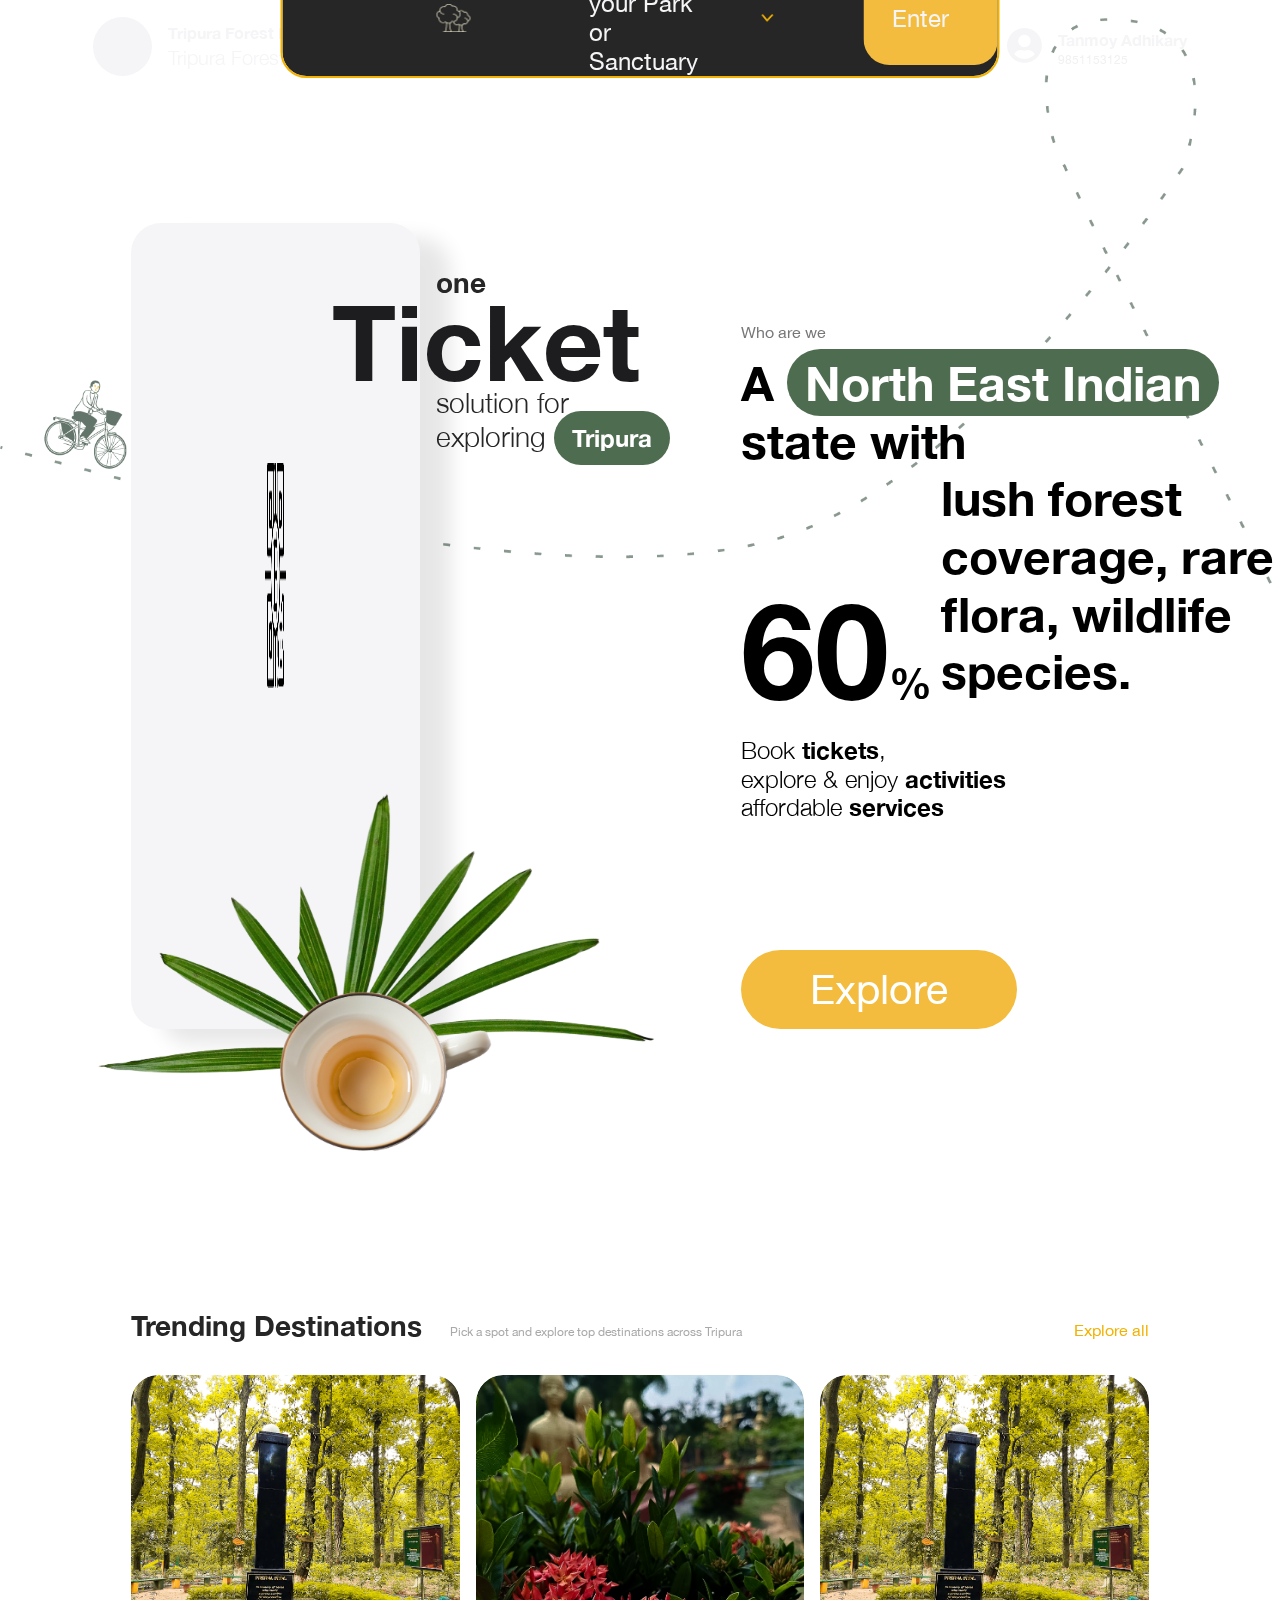
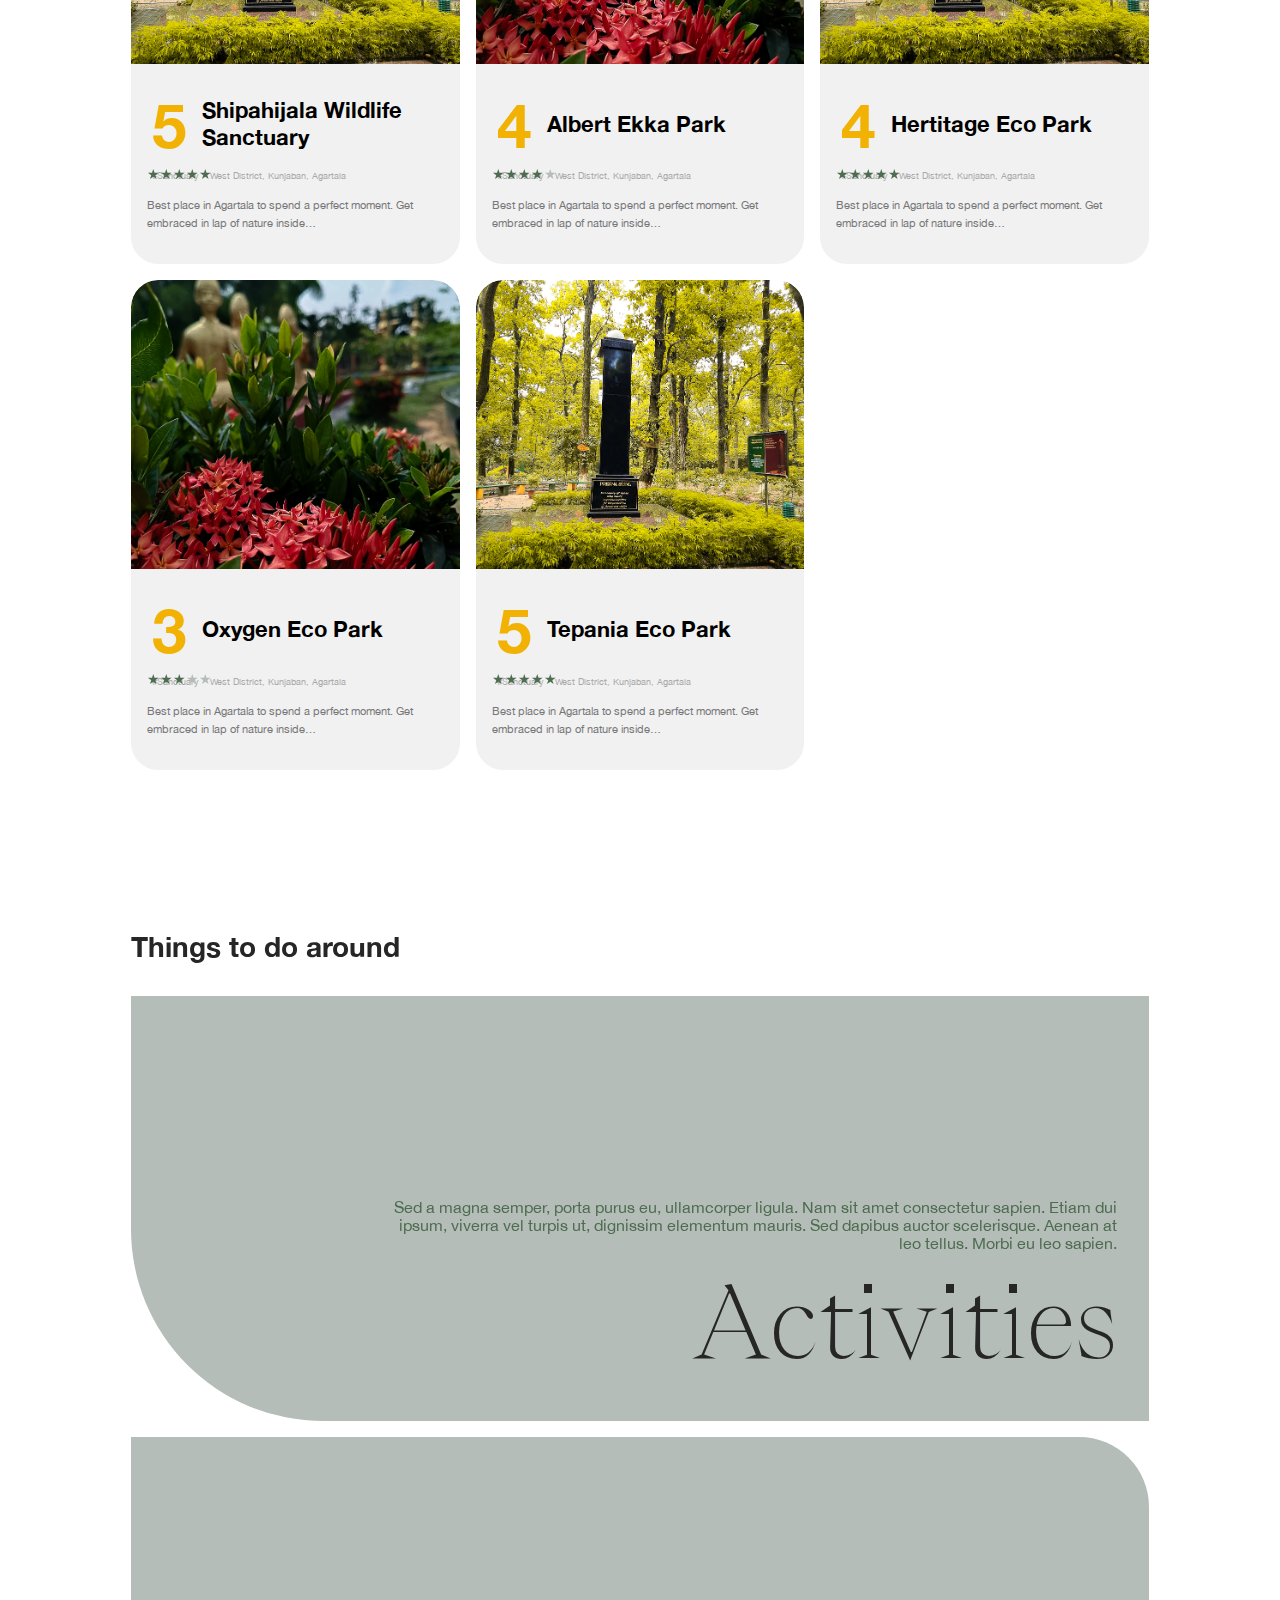
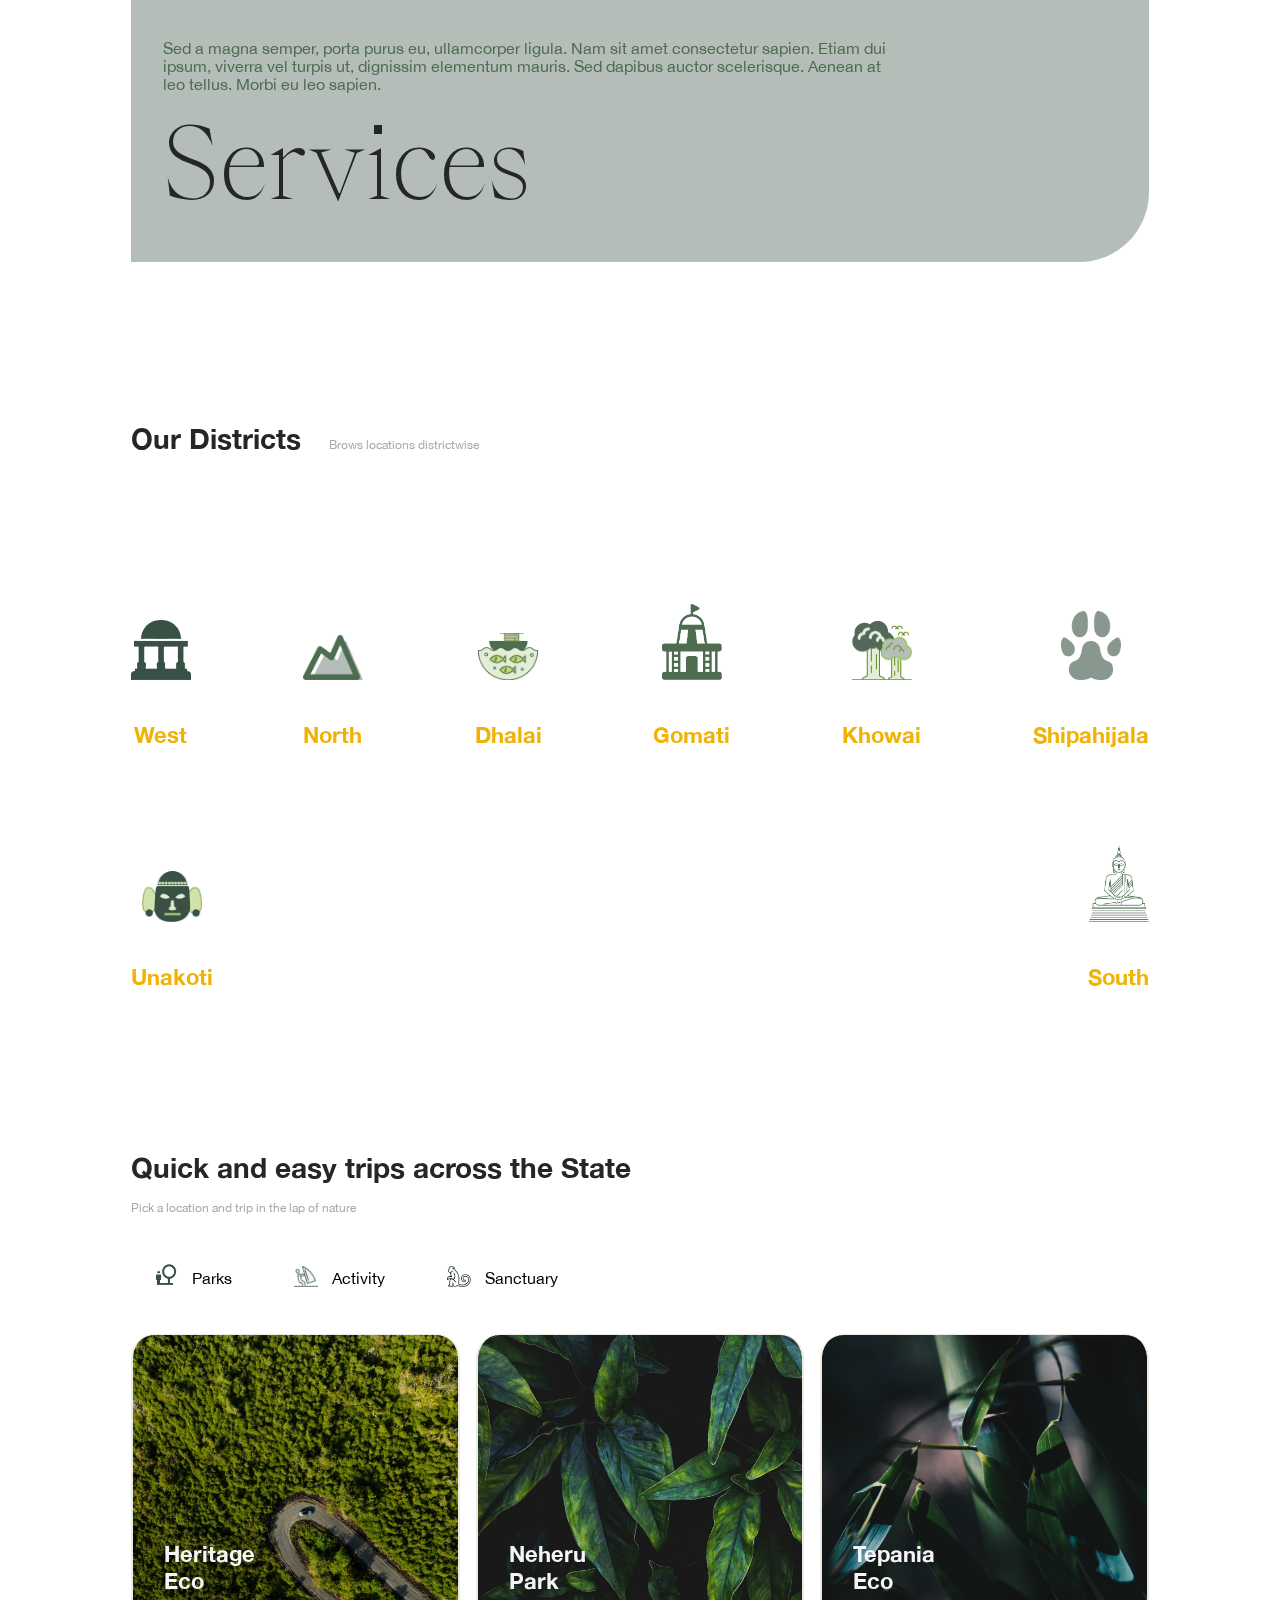
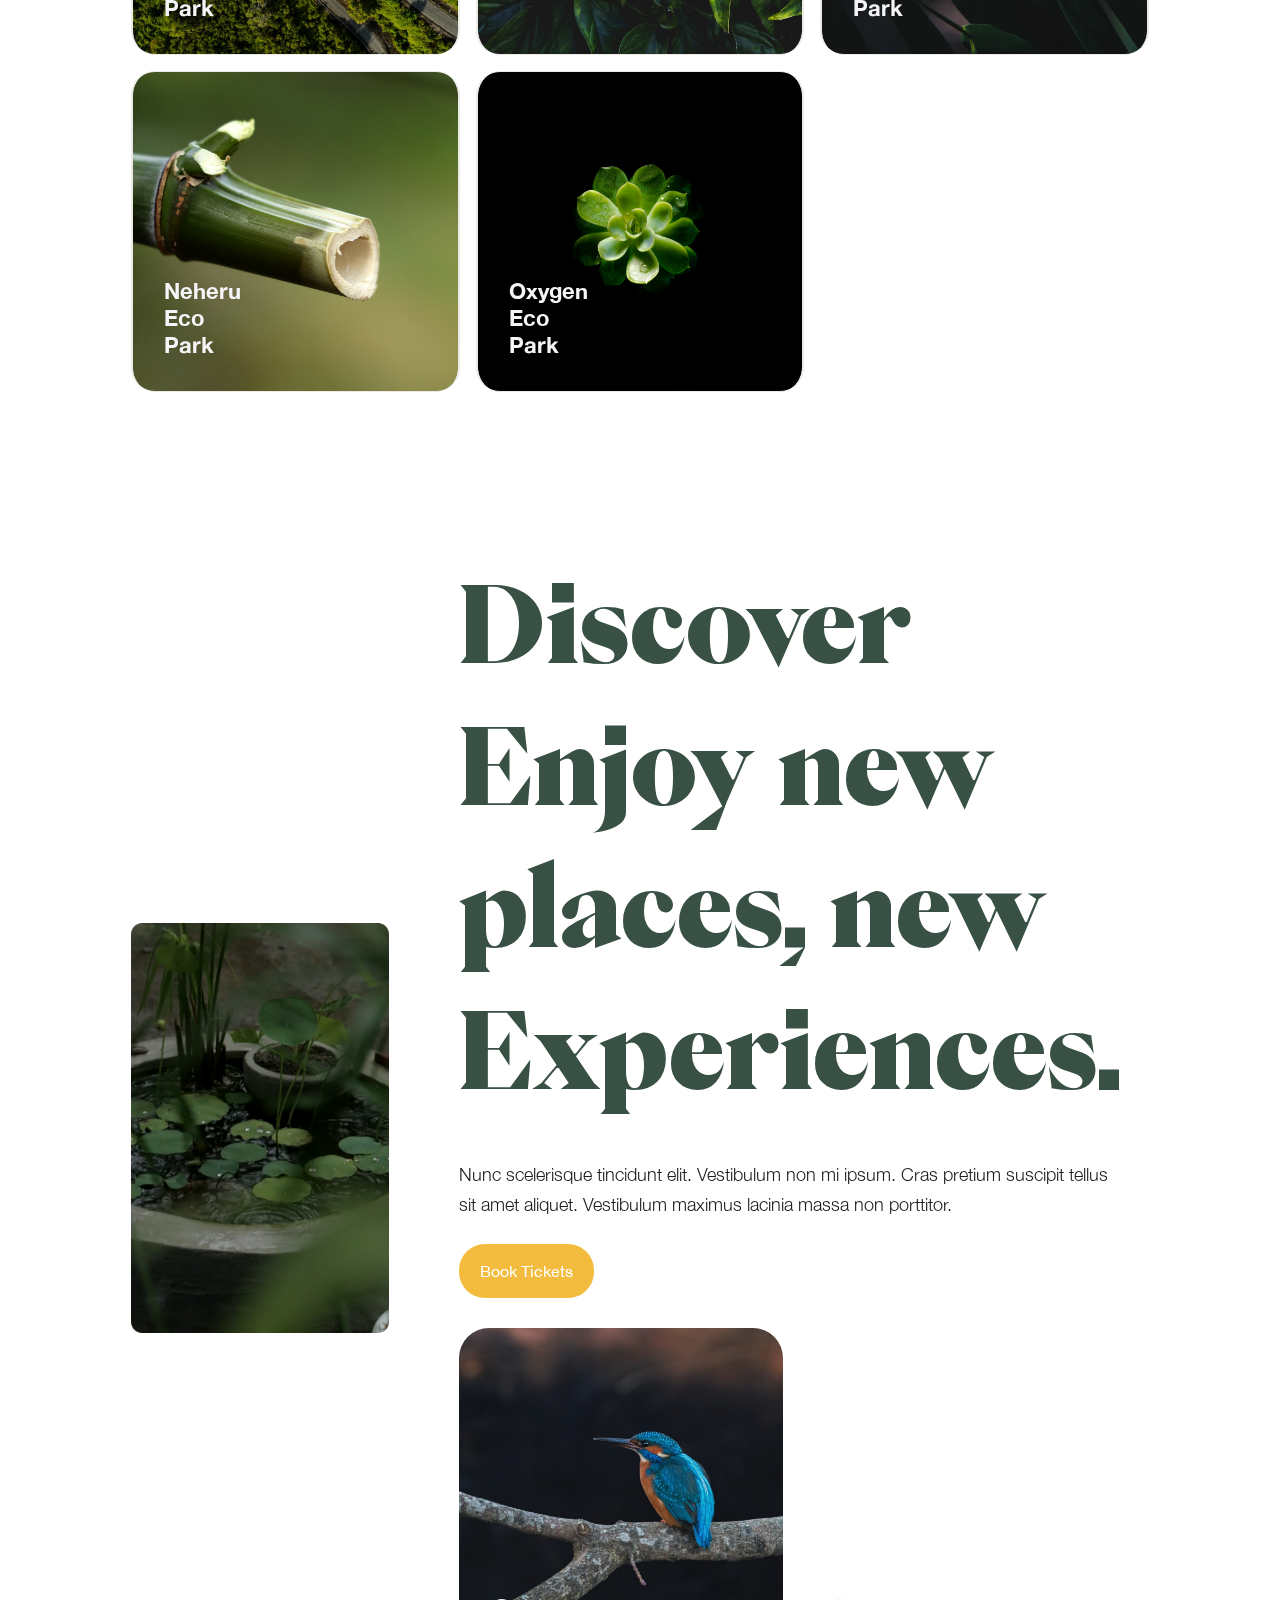
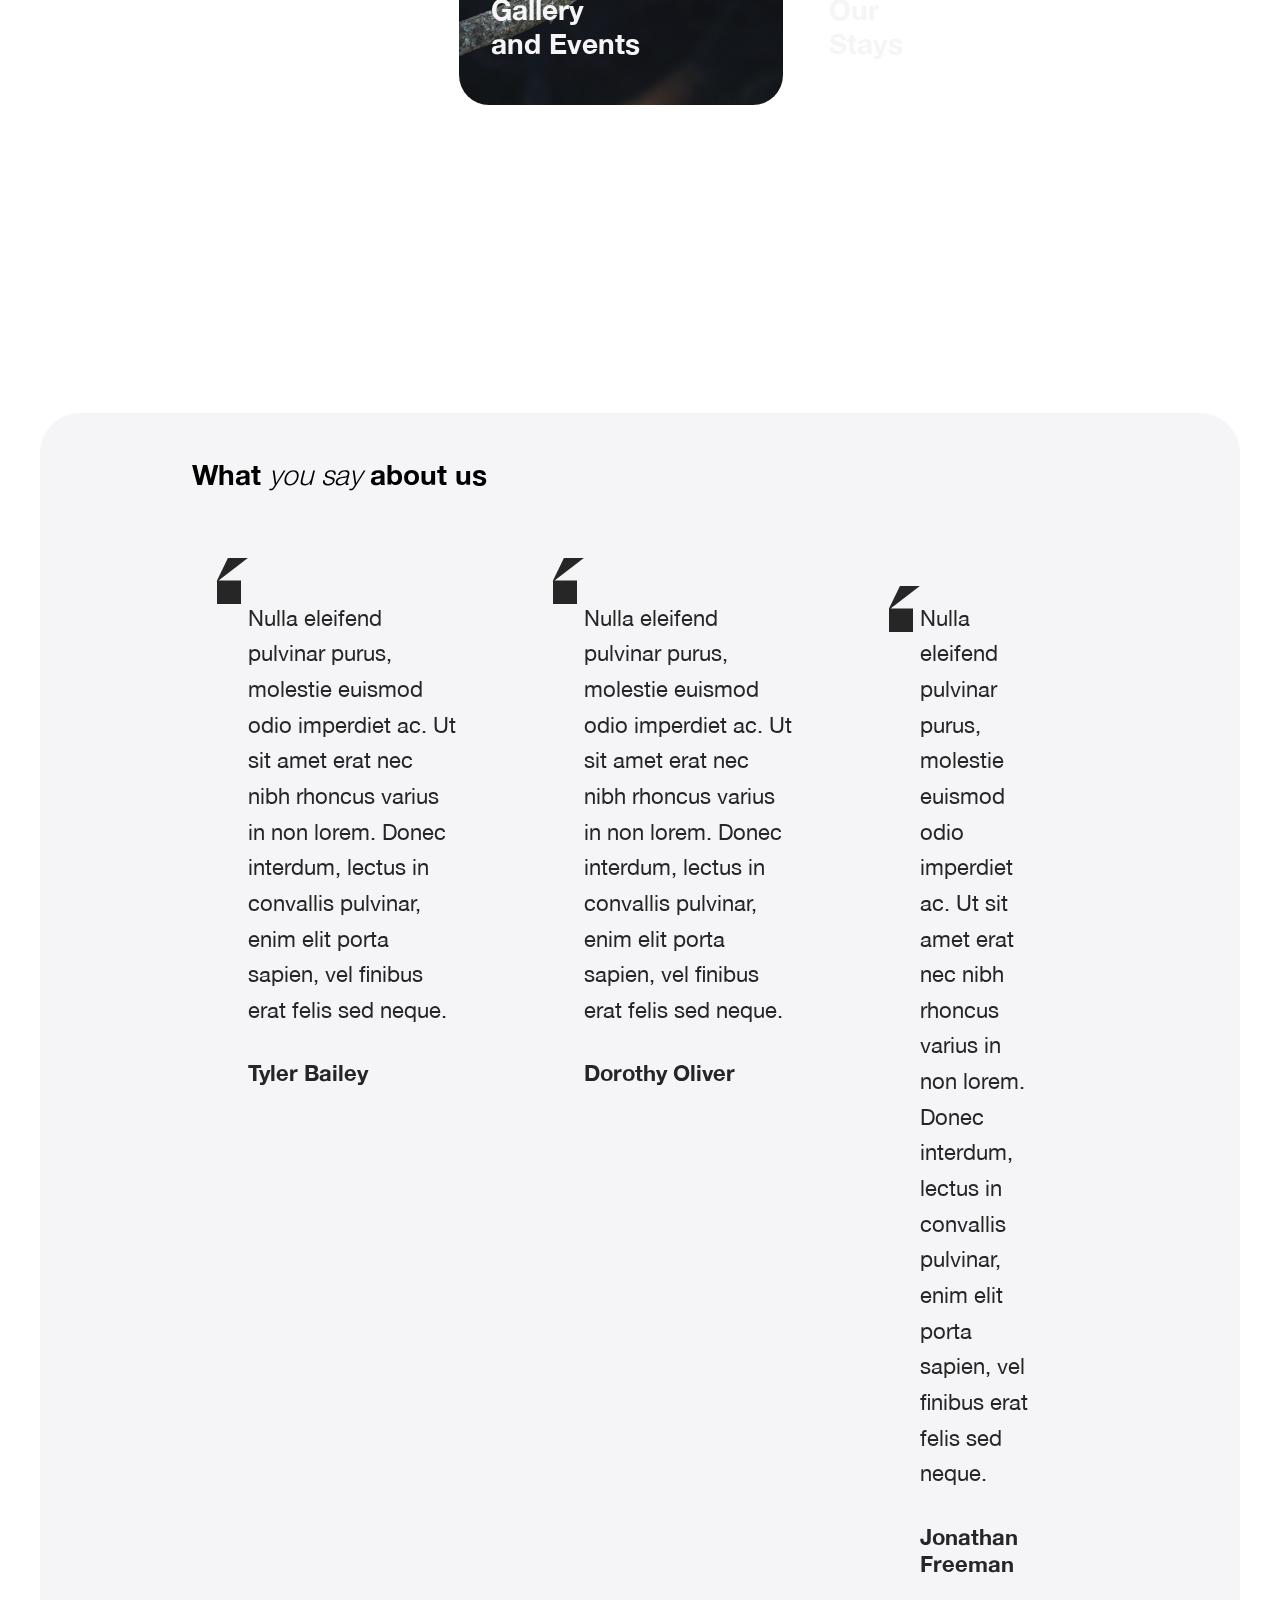
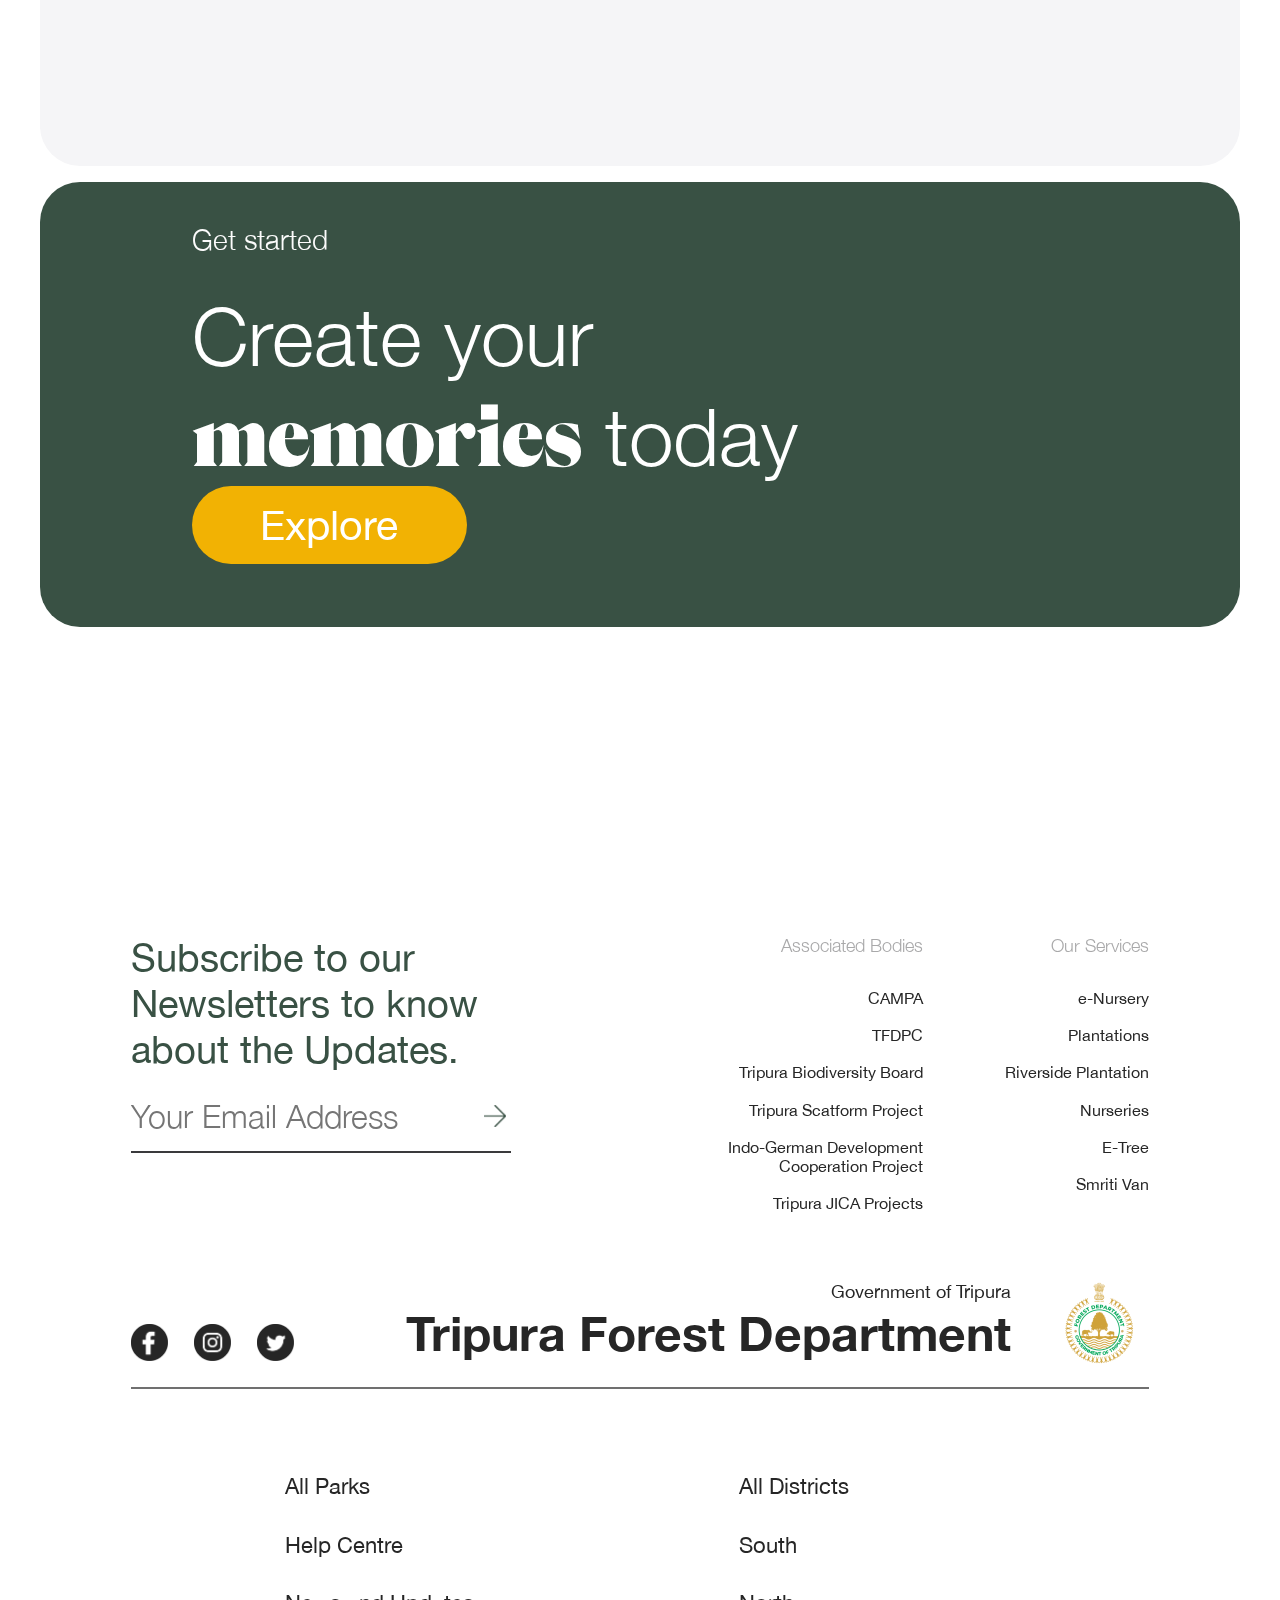
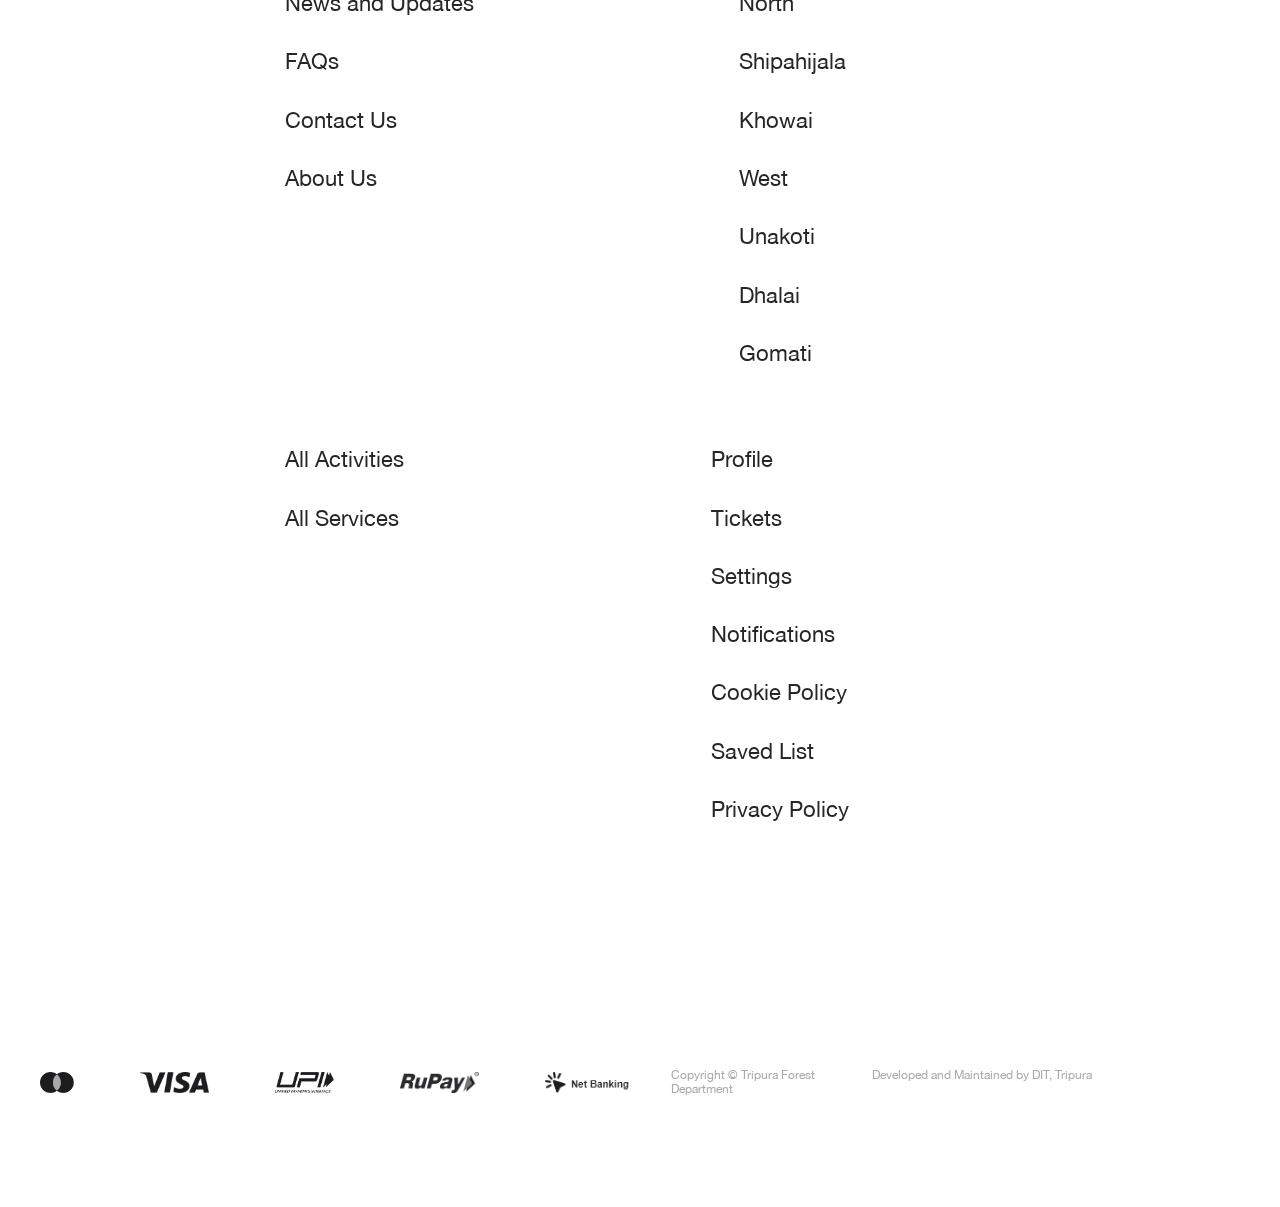
==== index.html @ 4eb1b635 "initial commit" ====
<!DOCTYPE html>
<html lang="en">
  <head>
    <meta charset="UTF-8" />
    <meta name="viewport" content="width=device-width, initial-scale=1.0" />
    <title>Tripura Forest Parks And Sanctuary Booking</title>
    <link rel="stylesheet" href="style.css" />
  </head>
  <body>
    <header id="header">
      <div class="brand">
        <div class="logo-container">
          <img
            src="../assets/images/logo.png"
            alt="Tripura Forest Department"
          />
        </div>
        <div class="brand-name">
          <h1>Tripura Forest Department</h1>
          <p>Tripura Forest Parks and Sanctuaries Booking</p>
        </div>
      </div>
      <div class="header-right-col">
        <div class="currency-selector-container">
          <div class="custom-select">
            <select class="select-hidden" name="currency-selector">
              <option value="1" selected>INR ( ₹ )</option>
              <option value="2">USD ( $ )</option>
            </select>
            <div class="select-selected">INR ( ₹ )</div>
            <div class="select-arrow"></div>
            <ul class="select-items">
              <li data-value="1">INR ( ₹ )</li>
              <li data-value="2">USD ( $ )</li>
            </ul>
          </div>
        </div>
        <div class="notification-container">
          <a href="#">
            <img src="../assets/images/notifications.png" alt="Notifications" />
          </a>
        </div>
        <div class="tickets-container">
          <a href="#">
            <img src="../assets/images/ticket.png" alt="Tickets" />
          </a>
        </div>
        <div class="user-details-container">
          <div class="user-image">
            <a href="#">
              <img
                src="../assets/images/user-circle.png"
                alt="Tanmoy Adhikary"
              />
            </a>
          </div>
          <div class="user-details">
            <p class="user-name">Tanmoy Adhikary</p>
            <small class="user-phone-number">9851153125</small>
          </div>
        </div>
      </div>
    </header>
    <main id="main">
      <section class="home-banner">
        <img src="../assets/images/home-banner.png" alt="" />
      </section>
      <section class="park-selection-container">
        <div class="park-selection-wrapper">
          <img
            src="../assets/images/park-selection-icon.png"
            alt=""
            class="search-icon"
          />
          <p class="park-selection-text">Select your Park or Sanctuary</p>
          <img
            src="../assets/images/park-dropdown-icon.png"
            alt=""
            class="park-selection-chevron"
          />
          <button class="park-selection-btn" type="submit">Enter</button>
        </div>
      </section>
      <section class="cta-section">
        <div class="cta-section__graphics">
          <h2 class="cta-section__text">
            <span class="top-text">one</span>
            <span class="middle-text">Ticket</span>
            <span class="bottom-text"
              >solution for exploring&nbsp;<label class="bg-green"
                >Tripura</label
              ></span
            >
          </h2>
          <div class="cta-section__card">
            <img
              src="../assets/images/cta-qr.png"
              alt=""
              class="cta-card__image"
            />
          </div>
          <img
            src="../assets/images/cta-image.png"
            alt=""
            class="cta-section__image"
          />
        </div>
        <div class="cta-section__content">
          <small>Who are we</small>
          <h2 class="cta-main__content">
            A <span class="bg-green">North East Indian</span> state with
            <span class="cta-focused">60<sub>%</sub></span>
            <span class="cta-main__content-end"
              >lush forest coverage, rare flora, wildlife species.</span
            >
          </h2>
          <p class="cta-main__sub-content">
            Book <strong>tickets</strong>,
            explore&nbsp;&&nbsp;enjoy&nbsp;<strong>activities</strong>
            affordable <strong>services</strong>
          </p>
          <button class="cta-section__btn bg-yellow">Explore</button>
        </div>
      </section>
      <section class="trending-destinations section-inline-padding">
        <div class="trending-destinations__title-container">
          <h2 class="trending-destinations__title">Trending Destinations</h2>
          <small class="trending-destinations__sub-title"
            >Pick a spot and explore top destinations across Tripura</small
          >
          <a href="#" class="trending-destinations__explore-link"
            >Explore all</a
          >
        </div>
        <div class="trending-destinations__cards">
          <div class="trending-destination__card">
            <img
              src="../assets/images/td-1.jpg"
              alt="Shipahijala Wildlife Sanctuary"
              class="trending-destinations__card-image"
            />
            <div class="trending-destinations__card-contents">
              <div class="trending-destinations__card-top-row">
                <span class="trending-destinations__card-no">5</span>
                <a href="#" class="trending-destinations__card-title">
                  Shipahijala Wildlife Sanctuary
                </a>
              </div>
              <div class="trendig-destinations__card-bottom-row">
                <div class="trending-destinations__card-specs">
                  <meter
                    class="trending-destinations__card-rating"
                    min="0"
                    max="5"
                    value="5"
                    title="5 out of 5 stars"
                    style="--percent: calc(5 / 5 * 100%)"
                  >
                    5 out of 5
                  </meter>
                  <p class="trending-destinations__card-tags">#Sanctuary</p>
                  <p class="trending-destinations__card-location">
                    West District, Kunjaban, Agartala
                  </p>
                </div>
                <p class="trending-destinations__card-content">
                  Best place in Agartala to spend a perfect moment. Get embraced
                  in lap of nature inside…
                </p>
              </div>
            </div>
          </div>
          <div class="trending-destination__card">
            <img
              src="../assets/images/td-2.jpg"
              alt=""
              class="trending-destinations__card-image"
            />
            <div class="trending-destinations__card-contents">
              <div class="trending-destinations__card-top-row">
                <span class="trending-destinations__card-no">4</span>
                <a href="#" class="trending-destinations__card-title">
                  Albert Ekka Park
                </a>
              </div>
              <div class="trendig-destinations__card-bottom-row">
                <div class="trending-destinations__card-specs">
                  <meter
                    class="trending-destinations__card-rating"
                    min="0"
                    max="5"
                    value="4"
                    title="4 out of 5 stars"
                    style="--percent: calc(4 / 5 * 100%)"
                  >
                    4 out of 5
                  </meter>
                  <p class="trending-destinations__card-tags">#Sanctuary</p>
                  <p class="trending-destinations__card-location">
                    West District, Kunjaban, Agartala
                  </p>
                </div>
                <p class="trending-destinations__card-content">
                  Best place in Agartala to spend a perfect moment. Get embraced
                  in lap of nature inside…
                </p>
              </div>
            </div>
          </div>
          <div class="trending-destination__card">
            <img
              src="../assets/images/td-1.jpg"
              alt=""
              class="trending-destinations__card-image"
            />
            <div class="trending-destinations__card-contents">
              <div class="trending-destinations__card-top-row">
                <span class="trending-destinations__card-no">4</span>
                <a href="#" class="trending-destinations__card-title">
                  Hertitage Eco Park
                </a>
              </div>
              <div class="trendig-destinations__card-bottom-row">
                <div class="trending-destinations__card-specs">
                  <meter
                    class="trending-destinations__card-rating"
                    min="0"
                    max="5"
                    value="5"
                    title="5 out of 5 stars"
                    style="--percent: calc(5 / 5 * 100%)"
                  >
                    5 out of 5
                  </meter>
                  <p class="trending-destinations__card-tags">#Sanctuary</p>
                  <p class="trending-destinations__card-location">
                    West District, Kunjaban, Agartala
                  </p>
                </div>
                <p class="trending-destinations__card-content">
                  Best place in Agartala to spend a perfect moment. Get embraced
                  in lap of nature inside…
                </p>
              </div>
            </div>
          </div>
          <div class="trending-destination__card">
            <img
              src="../assets/images/td-2.jpg"
              alt=""
              class="trending-destinations__card-image"
            />
            <div class="trending-destinations__card-contents">
              <div class="trending-destinations__card-top-row">
                <span class="trending-destinations__card-no">3</span>
                <a href="#" class="trending-destinations__card-title">
                  Oxygen Eco Park
                </a>
              </div>
              <div class="trendig-destinations__card-bottom-row">
                <div class="trending-destinations__card-specs">
                  <meter
                    class="trending-destinations__card-rating"
                    min="0"
                    max="5"
                    value="3"
                    title="3 out of 5 stars"
                    style="--percent: calc(3 / 5 * 100%)"
                  >
                    3 out of 5
                  </meter>
                  <p class="trending-destinations__card-tags">#Sanctuary</p>
                  <p class="trending-destinations__card-location">
                    West District, Kunjaban, Agartala
                  </p>
                </div>
                <p class="trending-destinations__card-content">
                  Best place in Agartala to spend a perfect moment. Get embraced
                  in lap of nature inside…
                </p>
              </div>
            </div>
          </div>
          <div class="trending-destination__card">
            <img
              src="../assets/images/td-1.jpg"
              alt=""
              class="trending-destinations__card-image"
            />
            <div class="trending-destinations__card-contents">
              <div class="trending-destinations__card-top-row">
                <span class="trending-destinations__card-no">5</span>
                <a href="#" class="trending-destinations__card-title">
                  Tepania Eco Park
                </a>
              </div>
              <div class="trendig-destinations__card-bottom-row">
                <div class="trending-destinations__card-specs">
                  <meter
                    class="trending-destinations__card-rating"
                    min="0"
                    max="5"
                    value="5"
                    title="5 out of 5 stars"
                    style="--percent: calc(5 / 5 * 100%)"
                  >
                    5 out of 5
                  </meter>
                  <p class="trending-destinations__card-tags">#Sanctuary</p>
                  <p class="trending-destinations__card-location">
                    West District, Kunjaban, Agartala
                  </p>
                </div>
                <p class="trending-destinations__card-content">
                  Best place in Agartala to spend a perfect moment. Get embraced
                  in lap of nature inside…
                </p>
              </div>
            </div>
          </div>
        </div>
      </section>
      <section class="todo-container section-inline-padding">
        <h2 class="todo__title">Things to do around</h2>
        <div class="todo__contents">
          <div class="todo__contents-left">
            <p class="todo__content">
              Sed a magna semper, porta purus eu, ullamcorper ligula. Nam sit
              amet consectetur sapien. Etiam dui ipsum, viverra vel turpis ut,
              dignissim elementum mauris. Sed dapibus auctor scelerisque. Aenean
              at leo tellus. Morbi eu leo sapien.
            </p>
            <h3 class="todo_content-title">Activities</h3>
          </div>
          <div class="todo__contents-right">
            <p class="todo__content">
              Sed a magna semper, porta purus eu, ullamcorper ligula. Nam sit
              amet consectetur sapien. Etiam dui ipsum, viverra vel turpis ut,
              dignissim elementum mauris. Sed dapibus auctor scelerisque. Aenean
              at leo tellus. Morbi eu leo sapien.
            </p>
            <h3 class="todo_content-title">Services</h3>
          </div>
        </div>
      </section>
      <section class="districts section-inline-padding">
        <div class="districts__title-container">
          <h2 class="districts__title">Our Districts</h2>
          <small class="districts__sub-title"
            >Brows locations districtwise</small
          >
        </div>
        <div class="districts__container">
          <div class="district">
            <img
              src="../assets/images/west.png"
              alt=""
              class="district__img"
            /><a href="#" class="district__name">West</a>
          </div>
          <div class="district">
            <img
              src="../assets/images/north.png"
              alt=""
              class="district__img"
            /><a href="#" class="district__name">North</a>
          </div>
          <div class="district">
            <img
              src="../assets/images/dhalai.png"
              alt=""
              class="district__img"
            /><a href="#" class="district__name">Dhalai</a>
          </div>
          <div class="district">
            <img
              src="../assets/images/gomati.png"
              alt=""
              class="district__img"
            /><a href="#" class="district__name">Gomati</a>
          </div>
          <div class="district">
            <img
              src="../assets/images/khowai.png"
              alt=""
              class="district__img"
            /><a href="#" class="district__name">Khowai</a>
          </div>
          <div class="district">
            <img
              src="../assets/images/shipahijala.png"
              alt=""
              class="district__img"
            /><a href="#" class="district__name">Shipahijala</a>
          </div>
          <div class="district">
            <img
              src="../assets/images/unakoti.png"
              alt=""
              class="district__img"
            /><a href="#" class="district__name">Unakoti</a>
          </div>
          <div class="district">
            <img
              src="../assets/images/south.png"
              alt=""
              class="district__img"
            /><a href="#" class="district__name">South</a>
          </div>
        </div>
      </section>
      <section class="trips section-inline-padding">
        <div class="trips__title-container flow-verticle">
          <h2 class="trips__title">Quick and easy trips across the State</h2>
          <small class="trips__sub-title"
            >Pick a location and trip in the lap of nature</small
          >
        </div>
        <div class="trips__filters">
          <div class="trips__filter">
            <img
              src="../assets/images/parks-icon.png"
              alt=""
              aria-hidden="true"
              class="trips__filter-icon"
            />
            <p class="trips__filter-term">Parks</p>
          </div>
          <div class="trips__filter">
            <img
              src="../assets/images/activity-icon.png"
              alt=""
              aria-hidden="true"
              class="trips__filter-icon"
            />
            <p class="trips__filter-term">Activity</p>
          </div>
          <div class="trips__filter">
            <img
              src="../assets/images/sanctuary-icon.png"
              alt=""
              aria-hidden="true"
              class="trips__filter-icon"
            />
            <p class="trips__filter-term">Sanctuary</p>
          </div>
        </div>
        <div class="trips__content-container">
          <div
            class="trip__item"
            style="
              background-image: url(../assets/images/heritage-eco-park.png);
            "
          >
            <h3 class="trip__item-title">Heritage Eco Park</h3>
          </div>
          <div
            class="trip__item"
            style="background-image: url(../assets/images/neheru-park.png)"
          >
            <h3 class="trip__item-title">Neheru Park</h3>
          </div>
          <div
            class="trip__item"
            style="background-image: url(../assets/images/tepnia-eco-park.png)"
          >
            <h3 class="trip__item-title">Tepania Eco Park</h3>
          </div>
          <div
            class="trip__item"
            style="background-image: url(../assets/images/neheru-eco-park.png)"
          >
            <h3 class="trip__item-title">Neheru Eco Park</h3>
          </div>
          <div
            class="trip__item"
            style="background-image: url(../assets/images/oxygen-eco-park.png)"
          >
            <h3 class="trip__item-title">Oxygen Eco Park</h3>
          </div>
        </div>
      </section>
      <section class="discover-tripura section-inline-padding">
        <div class="discover-tripura__video">
          <video
            src="../assets/discover-tripura-video.mp4"
            type="video/mp4"
            poster="../assets/images/discover-video-poster.png"
            width="100%"
            height="100%"
            muted
            loop
            autoplay
          >
            Sorry, your browser doesn't support HTML5 video tag.
          </video>
        </div>
        <div class="discover-tripura__contents">
          <h2 class="discover-tripura__title">
            Discover Enjoy new places, new Experiences.
          </h2>
          <p class="discover-tripura__description">
            Nunc scelerisque tincidunt elit. Vestibulum non mi ipsum. Cras
            pretium suscipit tellus sit amet aliquet. Vestibulum maximus lacinia
            massa non porttitor.
          </p>
          <button class="discover-tripura__btn">Book Tickets</button>
          <div class="discover-tripura__highlights">
            <div
              class="discover-tripura__highlight"
              style="background-image: url(../assets/images/gallery-events.png)"
            >
              <h3 class="discover-tripura__highlight-title">
                Gallery and Events
              </h3>
            </div>
            <div
              class="discover-tripura__highlight"
              style="background-image: url(../assets/images/our-stays.png)"
            >
              <h3 class="discover-tripura__highlight-title">Our<br />Stays</h3>
            </div>
          </div>
        </div>
      </section>
      <section class="home-testimonials section-inline-padding-s">
        <div class="home-testimonials__container">
          <h2 class="home-testimonials__title">
            What <span>you say</span> about us
          </h2>
          <div class="home-testimonials__contents">
            <div class="home-testimonial">
              <p class="home-testimonial__quote">
                Nulla eleifend pulvinar purus, molestie euismod odio imperdiet
                ac. Ut sit amet erat nec nibh rhoncus varius in non lorem. Donec
                interdum, lectus in convallis pulvinar, enim elit porta sapien,
                vel finibus erat felis sed neque.
              </p>
              <p class="home-testimonial__author">Tyler Bailey</p>
            </div>
            <div class="home-testimonial">
              <p class="home-testimonial__quote">
                Nulla eleifend pulvinar purus, molestie euismod odio imperdiet
                ac. Ut sit amet erat nec nibh rhoncus varius in non lorem. Donec
                interdum, lectus in convallis pulvinar, enim elit porta sapien,
                vel finibus erat felis sed neque.
              </p>
              <p class="home-testimonial__author">Dorothy Oliver</p>
            </div>
            <div class="home-testimonial">
              <p class="home-testimonial__quote">
                Nulla eleifend pulvinar purus, molestie euismod odio imperdiet
                ac. Ut sit amet erat nec nibh rhoncus varius in non lorem. Donec
                interdum, lectus in convallis pulvinar, enim elit porta sapien,
                vel finibus erat felis sed neque.
              </p>
              <p class="home-testimonial__author">Jonathan Freeman</p>
            </div>
          </div>
        </div>
      </section>
      <section class="cta-section-secondary section-inline-padding-s">
        <div class="cta-section-secondary__container">
          <h2 class="cta-section-secondary__title">Get started</h2>
          <div class="cta-section-secondary__contents">
            <p class="cta-section-secondary__content">
              Create your <span>memories</span> today
            </p>
            <button class="cta-section-secondary__btn">Explore</button>
          </div>
        </div>
      </section>
      <section class="newsletter section-inline-padding">
        <div class="newsletter__container">
          <h2 class="newsletter__title">
            Subscribe to our Newsletters to know about the Updates.
          </h2>
          <form action="" method="post" class="newsletter__input-wrapper">
            <input
              type="email"
              name="email"
              id="newsletter__email"
              class="newsletter__email"
              placeholder="Your Email Address"
              accesskey="k"
              autocomplete="email"
              required
            />
            <button
              type="submit"
              class="newsletter__email-btn"
              title="Subscribe to our newsletter"
            >
              Subscribe
            </button>
          </form>
        </div>
        <div class="newsletter__menu-1">
          <h2 class="newsletter__menu-title">Associated Bodies</h2>
          <ul class="newsletter__menu-items">
            <li class="newsletter__menu-item"><a href="#">CAMPA</a></li>
            <li class="newsletter__menu-item"><a href="#">TFDPC</a></li>
            <li class="newsletter__menu-item">
              <a href="#">Tripura Biodiversity Board</a>
            </li>
            <li class="newsletter__menu-item">
              <a href="#">Tripura Scatform Project</a>
            </li>
            <li class="newsletter__menu-item">
              <a href="#">Indo-German Development Cooperation Project</a>
            </li>
            <li class="newsletter__menu-item">
              <a href="#">Tripura JICA Projects</a>
            </li>
          </ul>
        </div>
        <div class="newsletter__menu-2">
          <h2 class="newsletter__menu-title">Our Services</h2>
          <ul class="newsletter__menu-items">
            <li class="newsletter__menu-item"><a href="#">e-Nursery</a></li>
            <li class="newsletter__menu-item"><a href="#">Plantations</a></li>
            <li class="newsletter__menu-item">
              <a href="#">Riverside Plantation</a>
            </li>
            <li class="newsletter__menu-item"><a href="#">Nurseries</a></li>
            <li class="newsletter__menu-item"><a href="#">E-Tree</a></li>
            <li class="newsletter__menu-item"><a href="#">Smriti Van</a></li>
          </ul>
        </div>
      </section>
    </main>
    <footer id="footer">
      <div class="footer-main section-inline-padding">
        <div class="footer-main__top-row">
          <div class="footer-main__social-icons">
            <a href="#" class="footer-main__social-link"
              ><img
                src="../assets/images/fb-icon.png"
                alt=""
                class="footer-main__social-icon" /></a
            ><a href="#" class="footer-main__social-link"
              ><img
                src="../assets/images/insta-icon.png"
                alt=""
                class="footer-main__social-icon" /></a
            ><a href="#" class="footer-main__social-link"
              ><img
                src="../assets/images/x-icon.png"
                alt=""
                class="footer-main__social-icon"
            /></a>
          </div>
          <div class="footer-main__brand">
            <div class="footer-main__brand-name-container">
              <h3 class="footer-main__brand-sub-name">Government of Tripura</h3>
              <h2 class="footer-main__brand-name">Tripura Forest Department</h2>
            </div>
            <img
              src="../assets/images/logo.png"
              alt="Tripura Forest Department"
              class="footer-main__brand-logo"
            />
          </div>
        </div>
        <div class="footer-main__menus">
          <ul class="footer-main__menu">
            <li class="footer-main__menu-item">
              <a href="#" class="footer-main__menu-link">All Parks</a>
            </li>
            <li class="footer-main__menu-item">
              <a href="#" class="footer-main__menu-link">Help Centre</a>
            </li>
            <li class="footer-main__menu-item">
              <a href="#" class="footer-main__menu-link">News and Updates</a>
            </li>
            <li class="footer-main__menu-item">
              <a href="#" class="footer-main__menu-link">FAQs</a>
            </li>
            <li class="footer-main__menu-item">
              <a href="#" class="footer-main__menu-link">Contact Us</a>
            </li>
            <li class="footer-main__menu-item">
              <a href="#" class="footer-main__menu-link">About Us</a>
            </li>
          </ul>
          <ul class="footer-main__menu">
            <li class="footer-main__menu-item">
              <a href="#" class="footer-main__menu-link">All Districts</a>
            </li>
            <li class="footer-main__menu-item">
              <a href="#" class="footer-main__menu-link">South</a>
            </li>
            <li class="footer-main__menu-item">
              <a href="#" class="footer-main__menu-link">North</a>
            </li>
            <li class="footer-main__menu-item">
              <a href="#" class="footer-main__menu-link">Shipahijala</a>
            </li>
            <li class="footer-main__menu-item">
              <a href="#" class="footer-main__menu-link">Khowai</a>
            </li>
            <li class="footer-main__menu-item">
              <a href="#" class="footer-main__menu-link">West</a>
            </li>
            <li class="footer-main__menu-item">
              <a href="#" class="footer-main__menu-link">Unakoti</a>
            </li>
            <li class="footer-main__menu-item">
              <a href="#" class="footer-main__menu-link">Dhalai</a>
            </li>
            <li class="footer-main__menu-item">
              <a href="#" class="footer-main__menu-link">Gomati</a>
            </li>
          </ul>
          <ul class="footer-main__menu">
            <li class="footer-main__menu-item">
              <a href="#" class="footer-main__menu-link">All Activities</a>
            </li>
            <li class="footer-main__menu-item">
              <a href="#" class="footer-main__menu-link">All Services</a>
            </li>
          </ul>
          <ul class="footer-main__menu">
            <li class="footer-main__menu-item">
              <a href="#" class="footer-main__menu-link">Profile</a>
            </li>
            <li class="footer-main__menu-item">
              <a href="#" class="footer-main__menu-link">Tickets</a>
            </li>
            <li class="footer-main__menu-item">
              <a href="#" class="footer-main__menu-link">Settings</a>
            </li>
            <li class="footer-main__menu-item">
              <a href="#" class="footer-main__menu-link">Notifications</a>
            </li>
            <li class="footer-main__menu-item">
              <a href="#" class="footer-main__menu-link">Cookie Policy</a>
            </li>
            <li class="footer-main__menu-item">
              <a href="#" class="footer-main__menu-link">Saved List</a>
            </li>
            <li class="footer-main__menu-item">
              <a href="#" class="footer-main__menu-link">Privacy Policy</a>
            </li>
          </ul>
        </div>
        <div class="footer-main__bottom-row"></div>
      </div>
      <div class="footer-secondary">
        <div class="footer-secondary__logos">
          <img
            src="../assets/images/master-card-logo.png"
            alt=""
            class="footer-secondary__logo"
          />
          <img
            src="../assets/images/visa-logo.png"
            alt=""
            class="footer-secondary__logo"
          />
          <img
            src="../assets/images/upi-logo.png"
            alt=""
            class="footer-secondary__logo"
          />
          <img
            src="../assets/images/rupay-logo.png"
            alt=""
            class="footer-secondary__logo"
          />
          <img
            src="../assets/images/net-banking.png"
            alt=""
            class="footer-secondary__logo"
          />
        </div>
        <p class="footer-secondary__copyright">
          Copyright © Tripura Forest Department
        </p>
        <p class="footer-secondary__credit">
          Developed and Maintained by DIT, Tripura
        </p>
      </div>
    </footer>
  </body>
</html>
---- style.css ----
*,
*::before,
*::after {
  box-sizing: border-box;
}

* > img {
  max-width: 100%;
}

/* Reset display property for specific elements */
/* :where(
    div,
    p,
    span,
    a,
    h1,
    h2,
    h3,
    h4,
    h5,
    h6,
    ul,
    ol,
    li,
    table,
    th,
    td,
    img
  ) {
  display: inherit;
} */

/* Reset margin and padding for all elements */
:not(iframe, canvas, img, svg, video) {
  margin: 0;
  padding: 0;
  border: none;
  font-family: inherit;
  font-size: inherit;
  font-weight: inherit;
  font-style: inherit;
  color: inherit;
}

@font-face {
  font-family: "Helvetica Neue";
  src: local("Helvetica Neue Bold"), local("HelveticaNeue-Bold"),
    url("../assets/fonts/HelveticaNeue-Bold.woff2") format("woff2"),
    url("../assets/fonts/HelveticaNeue-Bold.woff") format("woff");
  font-weight: bold;
  font-style: normal;
  font-display: swap;
}

@font-face {
  font-family: "Helvetica Neue";
  src: local("Helvetica Neue"), local("HelveticaNeue"),
    url("../assets/fonts/HelveticaNeue.woff2") format("woff2"),
    url("../assets/fonts/HelveticaNeue.woff") format("woff");
  font-weight: normal;
  font-style: normal;
  font-display: swap;
}

@font-face {
  font-family: "Helvetica Neue";
  src: local("Helvetica Neue Light"), local("HelveticaNeue-Light"),
    url("../assets/fonts/HelveticaNeue-Light.woff2") format("woff2"),
    url("../assets/fonts/HelveticaNeue-Light.woff") format("woff");
  font-weight: 300;
  font-style: normal;
  font-display: swap;
}

@font-face {
  font-family: "PP Eiko";
  src: local("PP Eiko Thin"), local("PPEiko-Thin"),
    url("../assets/fonts/PPEiko-Thin.woff2") format("woff2"),
    url("../assets/fonts/PPEiko-Thin.woff") format("woff");
  font-weight: 100;
  font-style: normal;
  font-display: swap;
}

@font-face {
  font-family: "PP Eiko";
  src: local("PP Eiko Medium"), local("PPEiko-Medium"),
    url("../assets/fonts/PPEiko-Medium.woff2") format("woff2"),
    url("../assets/fonts/PPEiko-Medium.woff") format("woff");
  font-weight: 500;
  font-style: normal;
  font-display: swap;
}

@font-face {
  font-family: "PP Eiko";
  src: local("PP Eiko Heavy"), local("PPEiko-Heavy"),
    url("../assets/fonts/PPEiko-Heavy.woff2") format("woff2"),
    url("../assets/fonts/PPEiko-Heavy.woff") format("woff");
  font-weight: 900;
  font-style: normal;
  font-display: swap;
}

:root {
  /* Colors: */
  ---707070: #707070;
  ---5c38ff: #5c38ff;
  ---1a1a1a: #1a1a1a;
  ---e9e4fb: #e9e4fb;
  ---bfd989: #bfd989;
  ---e3eed9: #e3eed9;
  ---aa8b56: #aa8b56;
  ---f3bc3e: #f3bc3e;
  ---f5f5f7: #f5f5f7;
  ---f2b203: #f2b203;
  ---8bc63f: #8bc63f;
  ---3a3a3c: #3a3a3c;
  ---777779: #777779;
  ---a9a9aa: #a9a9aa;
  ---88988e: #88988e;
  ---1d1d1f: #1d1d1f;
  ---4e6c50: #4e6c50;
  ---262626: #262626;
  ---fbe2b0: #fbe2b0;
  ---f8d180: #f8d180;
  ---f1f1f1: #f1f1f1;
  ---ebeae4: #ebeae4;
  ---f0ebce: #f0ebce;
  ---395144: #395144;
  ---b4bdb8: #b4bdb8;
  ---53675b: #53675b;
  --unnamed-color-000000: #000000;
  --box-shadow-color: #00000019;

  /* Font/text values */
  --unnamed-font-family-helvetica: "Helvetica Neue", sans-serif;
  --font-family-pp-eiko: "PP Eiko", serif;
  --unnamed-font-style-normal: normal;
  --unnamed-font-weight-300: 300;
  --unnamed-font-weight-normal: normal;
  --unnamed-font-weight-bold: bold;
  --unnamed-font-size-11: 11px;
  --unnamed-font-size-12: 12px;
  --unnamed-font-size-14: 14px;
  --unnamed-font-size-16: 16px;
  --unnamed-font-size-18: 18px;
  --unnamed-font-size-20: 20px;
  --unnamed-font-size-22: 22px;
  --unnamed-font-size-24: 24px;
  --unnamed-font-size-28: 28px;
  --unnamed-font-size-34: 34px;
  --unnamed-font-size-48: 48px;
  --unnamed-font-size-60: 60px;
  --unnamed-font-size-96: 96px;
  --unnamed-font-size-105: 105px;
  --unnamed-character-spacing-0: 0px;
  --unnamed-character-spacing-nan: NaN;
  --unnamed-line-spacing-13: 13px;
  --unnamed-line-spacing-14: 14px;
  --unnamed-line-spacing-18: 18px;
  --unnamed-line-spacing-23: 23px;
  --unnamed-line-spacing-24: 24px;
  --unnamed-line-spacing-25: 25px;
  --unnamed-line-spacing-26: 26px;
  --unnamed-line-spacing-28: 28px;
  --unnamed-line-spacing-29: 29px;
  --unnamed-line-spacing-30: 30px;
  --unnamed-line-spacing-34: 34px;
  --unnamed-line-spacing-41: 41px;
  --unnamed-line-spacing-58: 58px;
  --unnamed-line-spacing-72: 72px;
  --unnamed-line-spacing-115: 115px;
  --unnamed-line-spacing-126: 126px;
  --unnamed-line-spacing-35-599998474121094: 35.599998474121094px;
}

::selection {
  background: var(---f3bc3e);
  color: #fff;
}

button,
a {
  cursor: pointer;
}
.character-style-1 {
  font-family: var(--unnamed-font-family-helvetica);
  font-style: var(--unnamed-font-style-normal);
  font-weight: var(--unnamed-font-weight-normal);
  font-size: var(--unnamed-font-size-12);
  line-height: var(--unnamed-line-spacing-14);
  letter-spacing: var(--unnamed-character-spacing-0);
  color: var(---a9a9aa);
}
.character-style-3 {
  font-family: var(--unnamed-font-family-helvetica);
  font-style: var(--unnamed-font-style-normal);
  font-weight: var(--unnamed-font-weight-bold);
  font-size: var(--unnamed-font-size-28);
  line-height: var(--unnamed-line-spacing-34);
  letter-spacing: var(--unnamed-character-spacing-0);
  color: var(---1d1d1f);
}
.character-style-3 {
  font-family: var(--unnamed-font-family-helvetica);
  font-style: var(--unnamed-font-style-normal);
  font-weight: var(--unnamed-font-weight-bold);
  font-size: var(--unnamed-font-size-22);
  line-height: var(--unnamed-line-spacing-28);
  letter-spacing: var(--unnamed-character-spacing-0);
  color: var(---f2b203);
}
.character-style-3 {
  font-family: var(--unnamed-font-family-helvetica);
  font-style: var(--unnamed-font-style-normal);
  font-weight: var(--unnamed-font-weight-normal);
  font-size: var(--unnamed-font-size-16);
  line-height: var(--unnamed-line-spacing-28);
  letter-spacing: var(--unnamed-character-spacing-0);
  color: var(---4e6c50);
}
.character-style-1 {
  font-family: var(--unnamed-font-family-helvetica);
  font-style: var(--unnamed-font-style-normal);
  font-weight: var(--unnamed-font-weight-normal);
  font-size: var(--unnamed-font-size-11);
  line-height: var(--unnamed-line-spacing-13);
  letter-spacing: var(--unnamed-character-spacing-0);
  color: var(---53675b);
}
.h5 {
  font-family: var(--unnamed-font-family-helvetica);
  font-style: var(--unnamed-font-style-normal);
  font-weight: var(--unnamed-font-weight-normal);
  font-size: var(--unnamed-font-size-24);
  line-height: var(--unnamed-line-spacing-29);
  letter-spacing: var(--unnamed-character-spacing-0);
  color: var(--unnamed-color-000000);
}
.h4 {
  font-family: var(--unnamed-font-family-helvetica);
  font-style: var(--unnamed-font-style-normal);
  font-weight: var(--unnamed-font-weight-normal);
  font-size: var(--unnamed-font-size-34);
  line-height: var(--unnamed-line-spacing-41);
  letter-spacing: var(--unnamed-character-spacing-0);
  color: var(--unnamed-color-000000);
}
.h3 {
  font-family: var(--unnamed-font-family-helvetica);
  font-style: var(--unnamed-font-style-normal);
  font-weight: var(--unnamed-font-weight-normal);
  font-size: var(--unnamed-font-size-48);
  line-height: var(--unnamed-line-spacing-58);
  letter-spacing: var(--unnamed-character-spacing-0);
  color: var(--unnamed-color-000000);
}
.h2 {
  font-family: var(--unnamed-font-family-helvetica);
  font-style: var(--unnamed-font-style-normal);
  font-weight: var(--unnamed-font-weight-normal);
  font-size: var(--unnamed-font-size-60);
  line-height: var(--unnamed-line-spacing-72);
  letter-spacing: var(--unnamed-character-spacing-0);
  color: var(--unnamed-color-000000);
}
.h1 {
  font-family: var(--unnamed-font-family-helvetica);
  font-style: var(--unnamed-font-style-normal);
  font-weight: var(--unnamed-font-weight-normal);
  font-size: var(--unnamed-font-size-96);
  line-height: var(--unnamed-line-spacing-115);
  letter-spacing: var(--unnamed-character-spacing-0);
  color: var(--unnamed-color-000000);
}

/*  */
body {
  font-family: var(--unnamed-font-family-helvetica);
}

.bg-green {
  background: var(---4e6c50);
  padding: 13px 18px;
  color: #fff;
  border-radius: 46px;
}

.section-inline-padding {
  padding-inline: clamp(0.938rem, -1.475rem + 12.063vw, 13rem);
}

.section-inline-padding-s {
  padding-inline: clamp(0.938rem, 0.425rem + 2.563vw, 3.5rem);
}

#main > section {
  padding-block: 80px;
}

#header {
  padding: 17px 93px;
  display: flex;
  flex-direction: row;
  flex-wrap: wrap;
  align-content: center;
  justify-content: space-between;
  align-items: center;
  position: absolute;
  width: 100%;
}

.brand {
  display: flex;
  flex-direction: row;
  flex-wrap: nowrap;
  align-content: center;
  justify-content: flex-start;
  align-items: center;
  gap: 16px;
}

.brand-name {
  display: flex;
  flex-direction: column;
  justify-content: center;
  align-items: flex-start;
  flex-wrap: nowrap;
  gap: 4px;
}

.brand-name h1 {
  font: var(--unnamed-font-style-normal) normal var(--unnamed-font-weight-bold)
    var(--unnamed-font-size-16) / 19px var(--unnamed-font-family-helvetica);
  letter-spacing: var(--unnamed-character-spacing-0);
  color: var(---f5f5f7);
  text-align: left;
}

.brand-name h1 + * {
  font: var(--unnamed-font-style-normal) normal var(--unnamed-font-weight-300)
    var(--unnamed-font-size-20) / var(--unnamed-line-spacing-24)
    var(--unnamed-font-family-helvetica);
  letter-spacing: var(--unnamed-character-spacing-0);
  color: var(---f5f5f7);
  text-align: left;
}

.logo-container {
  width: 59px;
  height: 59px;
  background: var(---f5f5f7) 0% 0% no-repeat padding-box;
  opacity: 1;
  border-radius: 50%;
  overflow: hidden;
  display: flex;
  align-items: center;
  justify-content: center;
}

.logo-container img {
  max-width: 100%;
  visibility: hidden;
}

.header-right-col {
  display: flex;
  flex-direction: row;
  flex-wrap: wrap;
  justify-content: flex-end;
  align-items: center;
}

.custom-select {
  position: relative;
  width: 93px;
  height: 21px;
  background-color: transparent;
  color: #fff;
  font-size: var(--unnamed-font-size-18);
  line-height: 1.22em;
}

.select-hidden {
  position: absolute;
  top: 0;
  left: 0;
  width: 100%;
  height: 100%;
  opacity: 0;
  pointer-events: none;
}

.select-selected {
  position: absolute;
  top: 0;
  left: 0;
  width: 100%;
  cursor: pointer;
}

.select-arrow {
  position: relative;
}

.select-items {
  position: absolute;
  top: 100%;
  left: 0;
  width: 100%;
  list-style: none;
  padding: 0;
  margin: 0;
  background-color: transparent;
  color: inherit;
  display: flex;
  flex-direction: column;
  justify-content: flex-start;
  align-items: flex-start;
  transform: scaleY(0);
  opacity: 0;
  transition: all 150ms cubic-bezier(0.45, 0.05, 0.55, 0.95);
  transform-origin: top;
  will-change: transform;
}

.custom-select:hover .select-items {
  transform: scaleY(1);
  opacity: 1;
}

.select-items li {
  cursor: pointer;
}

.select-items li:first-child {
  margin-block-start: 20px;
}

.select-items li + li {
  margin-block-start: 10px;
}

.select-items li:hover {
  color: var(---f3bc3e);
}

.select-selected:after {
  content: url(../assets/images/chevron-down.png);
  cursor: pointer;
  margin-inline-start: 1em;
}

.select-selected.select-arrow-active:after {
  border-top: 5px solid #fff;
  border-left: 5px solid transparent;
  border-right: 5px solid transparent;
  border-bottom: 5px solid transparent;
}

.currency-selector-container {
  margin-inline-end: 107px;
}

#currency-selector {
  font: var(--unnamed-font-style-normal) normal
    var(--unnamed-font-weight-normal) var(--unnamed-font-size-18) / 22px
    Helvetica Neue;
  letter-spacing: var(--unnamed-character-spacing-0);
  color: var(---f5f5f7);
  text-align: left;
  outline: none;
  border: none;
  background: transparent !important;
}

#currency-selector option {
  background: transparent !important;
  -webkit-appearance: none;
  appearance: none;
}

.notification-container {
  width: 17px;
  margin-inline-end: 57px;
}

.tickets-container {
  margin-inline-end: 69px;
  width: 30px;
}

.user-details-container {
  display: flex;
  flex-direction: row;
  flex-wrap: nowrap;
  justify-content: center;
  align-items: center;
  gap: 16px;
}

.user-image {
  max-width: 35px;
}

.user-details {
  display: flex;
  flex-direction: column;
  justify-content: center;
  align-items: flex-start;
}

.user-name {
  font: var(--unnamed-font-style-normal) normal var(--unnamed-font-weight-bold)
    var(--unnamed-font-size-16) / var(--unnamed-line-spacing-26)
    var(--unnamed-font-family-helvetica);
  letter-spacing: var(--unnamed-character-spacing-0);
  color: var(---f5f5f7);
  text-align: left;
}

.user-phone-number {
  font: var(--unnamed-font-style-normal) normal
    var(--unnamed-font-weight-normal) var(--unnamed-font-size-12) /
    var(--unnamed-line-spacing-14) var(--unnamed-font-family-helvetica);
  letter-spacing: var(--unnamed-character-spacing-0);
  color: var(---f1f1f1);
  text-align: left;
}

.park-selection-container,
.home-banner {
  padding-block: 0 !important;
}

.park-selection-container {
  position: relative;
}

.park-selection-wrapper {
  display: flex;
  flex-direction: row;
  flex-wrap: nowrap;
  justify-content: center;
  align-items: center;
  padding-inline-start: 154px;
  background: var(---262626) 0% 0% no-repeat padding-box;
  border: 2px solid var(---f2b203);
  border-radius: 26px;
  position: absolute;
  left: 50%;
  top: 0;
  transform: translate(-50%, -50%);
}

.park-selection-wrapper .search-icon {
  max-width: 34px;
}

.park-selection-wrapper .park-selection-text {
  margin-inline: 118px 64px;
  font: var(--unnamed-font-style-normal) normal
    var(--unnamed-font-weight-normal) var(--unnamed-font-size-24) /
    var(--unnamed-line-spacing-29) var(--unnamed-font-family-helvetica);
  letter-spacing: var(--unnamed-character-spacing-0);
  color: var(---f5f5f7);
  cursor: pointer;
}

.park-selection-wrapper .park-selection-chevron {
  max-width: 12px;
  margin-inline-end: 90px;
}

.park-selection-wrapper .park-selection-btn {
  padding: 32px 49px 32px 28px;
  background: var(---f3bc3e) 0% 0% no-repeat padding-box;
  border-radius: 2px 23px 23px 26px;
  cursor: pointer;
  font: var(--unnamed-font-style-normal) normal
    var(--unnamed-font-weight-normal) var(--unnamed-font-size-24) /
    var(--unnamed-line-spacing-29) var(--unnamed-font-family-helvetica);
  letter-spacing: var(--unnamed-character-spacing-0);
  color: var(---f5f5f7);
}

.cta-section {
  padding-block: 205px 200px !important;
  padding-inline-start: clamp(0.938rem, -1.475rem + 12.063vw, 13rem);
  background: url(../assets/images/cta-bg.png) left center no-repeat;
  background-size: cover;
  display: grid;
  grid-template-columns: repeat(2, 1fr);
  gap: 71px;
}

.cta-section__graphics {
  display: grid;
  grid-template-columns: 1fr 0.8fr;
  gap: 0 16px;
}

.cta-section__card {
  background-color: var(---f5f5f7);
  box-shadow: 30px 15px 20px var(--box-shadow-color);
  border-radius: 30px;
  padding: 15em 8.4em 21.3em;
  grid-area: 1 / 1 / span 1 / span 1;
  display: flex;
  place-content: center;
}

.cta-section__text {
  grid-column: 2 / -1;
  grid-row: 1 / 1;
  font-family: var(--unnamed-font-family-helvetica);
  font-weight: var(--unnamed-font-weight-bold);
  display: block;
  position: relative;
  margin-block-start: 46px;
}

.top-text {
  font-size: var(--unnamed-font-size-28);
  line-height: 1em;
  color: var(---262626);
  position: relative;
}

.middle-text {
  font-size: var(--unnamed-font-size-105);
  line-height: 0.85em;
  text-indent: -1.8ch;
  color: var(---1d1d1f);
  display: flex;
}

.bottom-text {
  letter-spacing: var(--unnamed-character-spacing-0);
  color: var(---262626);
  font-weight: var(--unnamed-font-weight-300);
  font-size: var(--unnamed-font-size-28);
  line-height: var(--unnamed-line-spacing-34);
}

.bottom-text label {
  font-weight: var(--unnamed-font-weight-bold);
  font-size: var(--unnamed-font-size-24);
  line-height: var(--unnamed-line-spacing-29);
  /* user-select: text; */
  /* cursor: text; */
}

.cta-section__image {
  grid-column: 1 / -1;
  grid-row: 1 / 2;
  max-width: 620px;
  justify-self: end;
  align-self: end;
  position: relative;
  transform: translate(1.7%, 46%);
}

.cta-section__content {
  margin-block-start: 100px;
}

.cta-section__content small {
  font-size: var(--unnamed-font-size-16);
  line-height: 1.2em;
  color: var(---777779);
  margin-block-end: 0.75em;
  display: inline-block;
}

.cta-main__content {
  font-weight: 700;
  font-size: var(--unnamed-font-size-48);
  line-height: 1.2em;
  position: relative;
}

.cta-main__content .bg-green {
  padding-block: 5px;
}

.cta-focused {
  font-size: 8.3125rem;
  line-height: 1em;
  position: absolute;
  left: 0;
  bottom: 0;
  height: fit-content;
  display: grid;
  grid-template-columns: repeat(2, auto);
  place-items: baseline;
  transform: translateY(30%);
}

.cta-focused sub {
  font-size: 0.32em;
}

.cta-main__content-end {
  margin-inline-start: 200px;
  display: inline-block;
}

.cta-main__sub-content {
  font-size: var(--unnamed-font-size-24);
  font-weight: var(--unnamed-font-weight-300);
  line-height: 1.2em;
  width: 264px;
  margin-block-start: 1.5em;
}

.cta-main__sub-content strong {
  font-weight: 700;
}

.cta-section__btn {
  padding: 0.46em 1.68em;
  font-size: 41px;
  color: #ffffff;
  text-align: center;
  line-height: 1em;
  border-radius: 46px;
  margin-block-start: 3.12em;
}

.bg-yellow {
  background: var(---f3bc3e);
}

.trending-destinations {
  padding-block: 80px;
}

#main > section > [class*="title-container"] {
  display: flex;
  flex-direction: row;
  align-items: baseline;
  justify-content: flex-start;
  gap: 28px;
}

#main > section > [class*="title-container"].flow-verticle {
  flex-direction: column;
}

.trending-destinations__title {
  font-size: var(--unnamed-font-size-28);
  font-weight: 700;
  letter-spacing: var(--unnamed-character-spacing-0);
  color: var(---262626);
}

#main > section > [class*="title-container"] > small[class*="sub-title"] {
  font-size: var(--unnamed-font-size-12);
  color: var(---a9a9aa);
}

.trending-destinations__explore-link {
  display: inline-block;
  margin-inline-start: auto;
  color: var(---f2b203);
  text-decoration: none;
}

.trending-destinations__cards {
  margin-block-start: 32px;
  display: grid;
  grid-template-columns: repeat(auto-fit, minmax(284px, 1fr));
  gap: 16px;
}

.trending-destination__card {
  border-radius: 27px;
  overflow: hidden;
  display: grid;
  align-content: stretch;
  justify-content: center;
  align-items: stretch;
  justify-items: center;
  grid-template-rows: 289px auto;
}

.trending-destinations__card-image {
  mix-blend-mode: saturation;
  height: 100%;
  width: 100%;
  object-fit: cover;
  object-position: center;
}

.trending-destinations__card-contents {
  background: var(---f1f1f1);
  padding: 23px 16px 32px;
}

.trending-destinations__card-top-row {
  display: flex;
  flex-direction: row;
  align-items: center;
  justify-content: flex-start;
  gap: 1rem;
}

.trending-destinations__card-no {
  font-weight: 700;
  font-size: 62px;
  color: var(---f2b203);
  text-indent: 5px;
}

.trending-destinations__card-title {
  font-weight: 700;
  font-size: var(--unnamed-font-size-22);
  text-decoration: none;
  color: var(--unnamed-color-000000);
}

.trending-destinations__card-specs {
  display: flex;
  flex-wrap: wrap;
  align-items: baseline;
  justify-content: flex-start;
  gap: 5px;
  font-size: 9px;
  color: var(---a9a9aa);
  margin-top: 0.44em;
}

.trending-destinations__card-rating {
  position: relative;
  appearance: none;
  color: transparent;
  width: auto;
  display: inline-block;
  vertical-align: baseline;
  font-size: 1.5em;
}

.trending-destinations__card-rating::before {
  content: "★★★★★";
  position: absolute;
  top: 0;
  left: 0;
  color: rgba(0, 0, 0, 0.2);
  background: linear-gradient(
    90deg,
    var(---4e6c50) var(--percent),
    var(---b4bdb8) var(--percent)
  );
  background-clip: text;
  -webkit-background-clip: text;
  -webkit-text-fill-color: transparent;
}

.trending-destinations__card-location {
  margin-inline-start: 6px;
}

.trending-destinations__card-content {
  color: var(---777779);
  font-size: var(--unnamed-font-size-11);
  margin-block-start: 1.36em;
  line-height: 1.64em;
}

.todo-container {
  padding-block: 80px;
}

#main > section > h2[class*="title"],
#main > section > [class*="title-container"] > h2[class*="title"] {
  font-size: var(--unnamed-font-size-28);
  font-weight: 700;
  color: var(---262626);
}

.todo__contents {
  margin-block-start: 2rem;
  display: grid;
  grid-template-columns: repeat(auto-fit, minmax(735px, 1fr));
  gap: 1rem;
}

.todo__contents > * {
  background: var(---b4bdb8);
  transition: background 150ms linear;
  will-change: background;
}
.todo__contents-left {
  padding: 202px 32px 32px 260px;
  border-radius: 0px 0px 0px 192px;
  text-align: right;
}

.todo__content {
  color: var(---4e6c50);
  transition: color 150ms linear;
  will-change: color;
}

.todo_content-title {
  font-family: var(--font-family-pp-eiko);
  font-size: 100px;
  font-weight: 100;
  color: var(---262626);
  transition: color 150ms linear, font-weight 150ms linear;
  will-change: color, font-weight;
}

.todo__contents > *:hover .todo__content {
  color: var(---e3eed9);
}

.todo__contents > *:hover .todo_content-title {
  color: #ffffff;
  font-weight: 500;
}

.todo__contents > .todo__contents-left:hover {
  background: var(---395144);
}

.todo__contents > .todo__contents-right:hover {
  background: var(---f3bc3e);
}

.todo__contents-right {
  border-radius: 0px 70px 70px 0px;
  padding: 202px 260px 32px 32px;
}

.districts {
  padding-block: 80px;
}

.districts__container {
  display: flex;
  flex-direction: row;
  flex-wrap: wrap;
  justify-content: space-between;
  align-items: flex-end;
  gap: 96px;
  margin-block-start: 148px;
}

.district {
  display: flex;
  flex-direction: column;
  justify-content: space-between;
  align-items: center;
}

.district__img {
  max-width: 60px;
}

.district__name {
  font-size: var(--unnamed-font-size-22);
  font-weight: 700;
  text-decoration: none;
  text-align: center;
  color: var(---f2b203);
  margin-block-start: 1.91em;
}

.trips__title-container {
  gap: 1rem !important;
}

.trips__filters {
  display: flex;
  flex-direction: row;
  flex-wrap: wrap;
  justify-content: flex-start;
  align-items: flex-end;
  margin-block-start: 2rem;
  gap: 1rem;
}

.trips__filter {
  border: 1px solid transparent;
  border-radius: 26px;
  display: flex;
  flex-direction: row;
  flex-wrap: nowrap;
  justify-content: center;
  align-items: flex-end;
  gap: 14px;
  cursor: pointer;
  padding: 14px 22px;
  transition: all 150ms linear;
}

.trips__filter:hover {
  border-color: var(---b4bdb8);
  background: var(---f0ebce);
}

.trips__filter-icon {
  max-width: 24px;
}

.trips__content-container {
  display: grid;
  grid-template-columns: repeat(auto-fit, minmax(284px, 1fr));
  gap: 1rem;
  margin-block-start: 2rem;
}

.trip__item {
  padding: 206px 0 32px 32px;
  border-radius: 24px;
  border: 1px solid var(---ebeae4);
  background-size: cover;
  background-position: center center;
  background-repeat: no-repeat;
}

.trip__item-title {
  font-size: var(--unnamed-font-size-22);
  font-weight: 700;
  width: min(4.36em, 100%);
  color: var(---f5f5f7);
}

.discover-tripura {
  display: grid;
  grid-template-columns: 0.9fr 1fr;
  gap: 70px;
  padding-block-end: 154px !important;
}

.discover-tripura__video {
  overflow: hidden;
  border-radius: 30px;
  height: auto;
}

.discover-tripura__title {
  font-family: var(--font-family-pp-eiko);
  font-size: 104px;
  font-weight: 900;
  color: var(---395144);
}

.discover-tripura__description {
  font-size: var(--unnamed-font-size-18);
  font-weight: var(--unnamed-font-weight-300);
  line-height: 1.67em;
  color: var(---1d1d1f);
  margin-block-start: 40px;
}

.discover-tripura__btn {
  padding: 18px 20px;
  background: var(---f3bc3e);
  border-radius: 26px;
  font-size: 1rem;
  line-height: 1em;
  color: #ffffff;
  margin-block-start: 1.5em;
  border: 1px solid transparent;
  transition: all 150ms linear;
}

.discover-tripura__btn:hover {
  border-color: var(---b4bdb8);
  background: var(---fbe2b0);
  color: var(---4e6c50);
}

.discover-tripura__highlights {
  display: grid;
  grid-template-columns: repeat(auto-fit, minmax(284px, 1fr));
  margin-block-start: 30px;
  gap: 14px;
}

.discover-tripura__highlight {
  padding: 265px 0 44px 32px;
  border-radius: 30px;
  overflow: hidden;
  background-size: cover;
  background-position: center center;
  background-repeat: no-repeat;
}

.discover-tripura__highlight-title {
  font-size: var(--unnamed-font-size-28);
  font-weight: 700;
  color: var(---f5f5f7);
  width: min(150px, 100%);
}

.home-testimonials {
  padding-block: 154px 8px !important;
}

.home-testimonials__container {
  background: var(---f5f5f7);
  border-radius: 40px;
  padding: 48px 152px 136px;
}

.home-testimonials__title {
  font-size: var(--unnamed-font-size-28);
  font-weight: 700;
  line-height: 1em;
  color: var(--unnamed-color-000000);
}

.home-testimonials__title span {
  font-weight: var(--unnamed-font-weight-300);
  font-style: oblique;
}

.home-testimonials__contents {
  margin-block-start: 1rem;
  display: grid;
  grid-template-columns: repeat(auto-fit, minmax(320px, 1fr));
  grid-auto-flow: column;
  gap: 1rem;
}

.home-testimonial {
  padding: 96px 56px 52px;
  font-size: var(--unnamed-font-size-22);
  width: min(max(320px, 592px), 100%);
  color: var(---262626);
}

.home-testimonial__quote {
  position: relative;
  line-height: 1.62em;
}

.home-testimonial__quote::before {
  content: "‘";
  font-family: var(--font-family-pp-eiko);
  font-weight: 900;
  font-size: 5.63em;
  position: absolute;
  bottom: 94%;
  right: 100%;
}

.home-testimonial__author {
  font-weight: var(--unnamed-font-weight-bold);
  margin-block-start: 1.45em;
}

.cta-section-secondary {
  padding-block: 8px 154px !important;
}

.cta-section-secondary__container {
  background: var(---395144);
  border-radius: 40px;
  padding: 44px 304px 63px 152px;
  color: #ffffff;
}

.cta-section-secondary__title {
  font-size: var(--unnamed-font-size-28);
  font-weight: var(--unnamed-font-weight-300);
  line-height: 1em;
  color: #fcfcfc;
}

.cta-section-secondary__contents {
  display: flex;
  flex-direction: row;
  flex-wrap: wrap;
  align-items: center;
  justify-content: space-between;
  font-size: 80px;
  margin-block-start: 0.4em;
}

.cta-section-secondary__content {
  font-weight: var(--unnamed-font-weight-300);
  line-height: 1.25em;
  width: min(630px);
}

.cta-section-secondary__content span {
  font-family: var(--font-family-pp-eiko);
  font-weight: 900;
}

.cta-section-secondary__btn {
  background: var(---f2b203);
  font-size: 41px;
  padding: 0.46em 1.68em;
  line-height: 1em;
  border-radius: 46px;
}

.newsletter {
  padding-block: 154px 44px !important;
  display: grid;
  grid-template-columns: 1fr repeat(2, 0.4fr);
}

.newsletter__container {
  width: min(380px, 100%);
}

.newsletter__title {
  font-size: 38px;
  line-height: 1.2em;
  color: var(---395144);
}

.newsletter__input-wrapper {
  font-size: 32px;
  margin-block-start: 0.76em;
  display: flex;
  align-items: center;
  justify-content: flex-start;
  border-bottom: 2px solid var(---3a3a3c);
  padding-block-end: 1rem;
  position: relative;
}

.newsletter__email {
  font-weight: var(--unnamed-font-weight-300);
  line-height: 1.2em;
  color: var(---a9a9aa);
  border: none;
  outline: none;
  padding-inline-end: 32px;
  width: -webkit-fill-available;
}

.newsletter__email-btn {
  position: absolute;
  appearance: none;
  color: transparent;
  display: inline-block;
  vertical-align: baseline;
  background: url(../assets/images/arrow.png) center center no-repeat;
  background-size: contain;
  width: 1em;
  height: 1em;
  right: 0;
  background-origin: content-box;
  padding: 5px;
}

.newsletter > [class^="newsletter__menu"] {
  display: flex;
  flex-direction: column;
  flex-wrap: wrap;
  align-items: flex-end;
  justify-content: flex-start;
  width: min(196px, 100%);
  justify-self: end;
}

.newsletter__menu-title {
  font-size: 1.125rem;
  font-weight: 300;
  line-height: 1.2em;
  color: var(---a9a9aa);
}

.newsletter__menu-items {
  list-style: none;
  text-align: right;
  font-size: 1rem;
  margin-block-start: 2em;
}

.newsletter__menu-item {
  color: var(---262626);
  line-height: 1.2em;
}

.newsletter__menu-item + .newsletter__menu-item {
  margin-block-start: 1.125em;
}

.newsletter__menu-item a {
  text-decoration: none;
  transition: color 150ms linear;
  will-change: color;
}

.newsletter__menu-item a:hover {
  color: var(---4e6c50);
}

/* Footer */
#footer {
  margin-block-end: 103px;
}

.footer-main__top-row {
  display: flex;
  flex-direction: row;
  flex-wrap: wrap;
  justify-content: space-between;
  align-items: flex-end;
  padding-block: 19px 23px;
  border-bottom: 2px solid var(---707070);
}

.footer-main__social-icons {
  display: flex;
  flex-direction: row;
  flex-wrap: wrap;
  justify-content: space-between;
  align-items: center;
  gap: 26px;
}

.footer-main__social-link {
  max-width: 37px;
}

.footer-main__brand {
  display: flex;
  flex-direction: row;
  flex-wrap: nowrap;
  justify-content: space-between;
  align-items: center;
  gap: 42px;
}

.footer-main__brand-name-container {
  text-align: right;
  color: var(---262626);
}

.footer-main__brand-sub-name {
  font-size: 1.125rem;
  line-height: 1em;
}

.footer-main__brand-name {
  font-size: var(--unnamed-font-size-48);
  font-weight: 700;
  line-height: 1em;
  margin-block-start: 8px;
}

.footer-main__brand-logo {
  max-width: 96px;
}

.footer-main__menus {
  padding: 84px 300px 238px 154px;
  display: flex;
  flex-direction: row;
  flex-wrap: wrap;
  justify-content: space-between;
  align-items: flex-start;
  gap: 80px;
}

.footer-main__menu {
  list-style: none;
  font-size: var(--unnamed-font-size-22);
  line-height: 1.2em;
  color: var(---262626);
}

.footer-main__menu-item + .footer-main__menu-item {
  margin-block-start: 1.45em;
}

.footer-main__menu-link {
  text-decoration: none;
}

.footer-secondary {
  padding-inline: clamp(0.938rem, 0.425rem + 2.563vw, 3.5rem)
    clamp(0.938rem, -1.475rem + 12.063vw, 13rem);
  padding-block: 8px;
  display: grid;
  grid-template-columns: 1fr 0.3fr 0.45fr;
  gap: 1rem;
}

.footer-secondary__logos {
  display: flex;
  flex-direction: row;
  flex-wrap: wrap;
  justify-content: flex-start;
  align-items: center;
  gap: 16px 66px;
}

.footer-secondary__logo {
  max-height: 21px;
}

.footer-secondary__copyright,
.footer-secondary__credit {
  font-size: var(--unnamed-font-size-12);
  color: var(---a9a9aa);
  line-height: 1.17em;
}
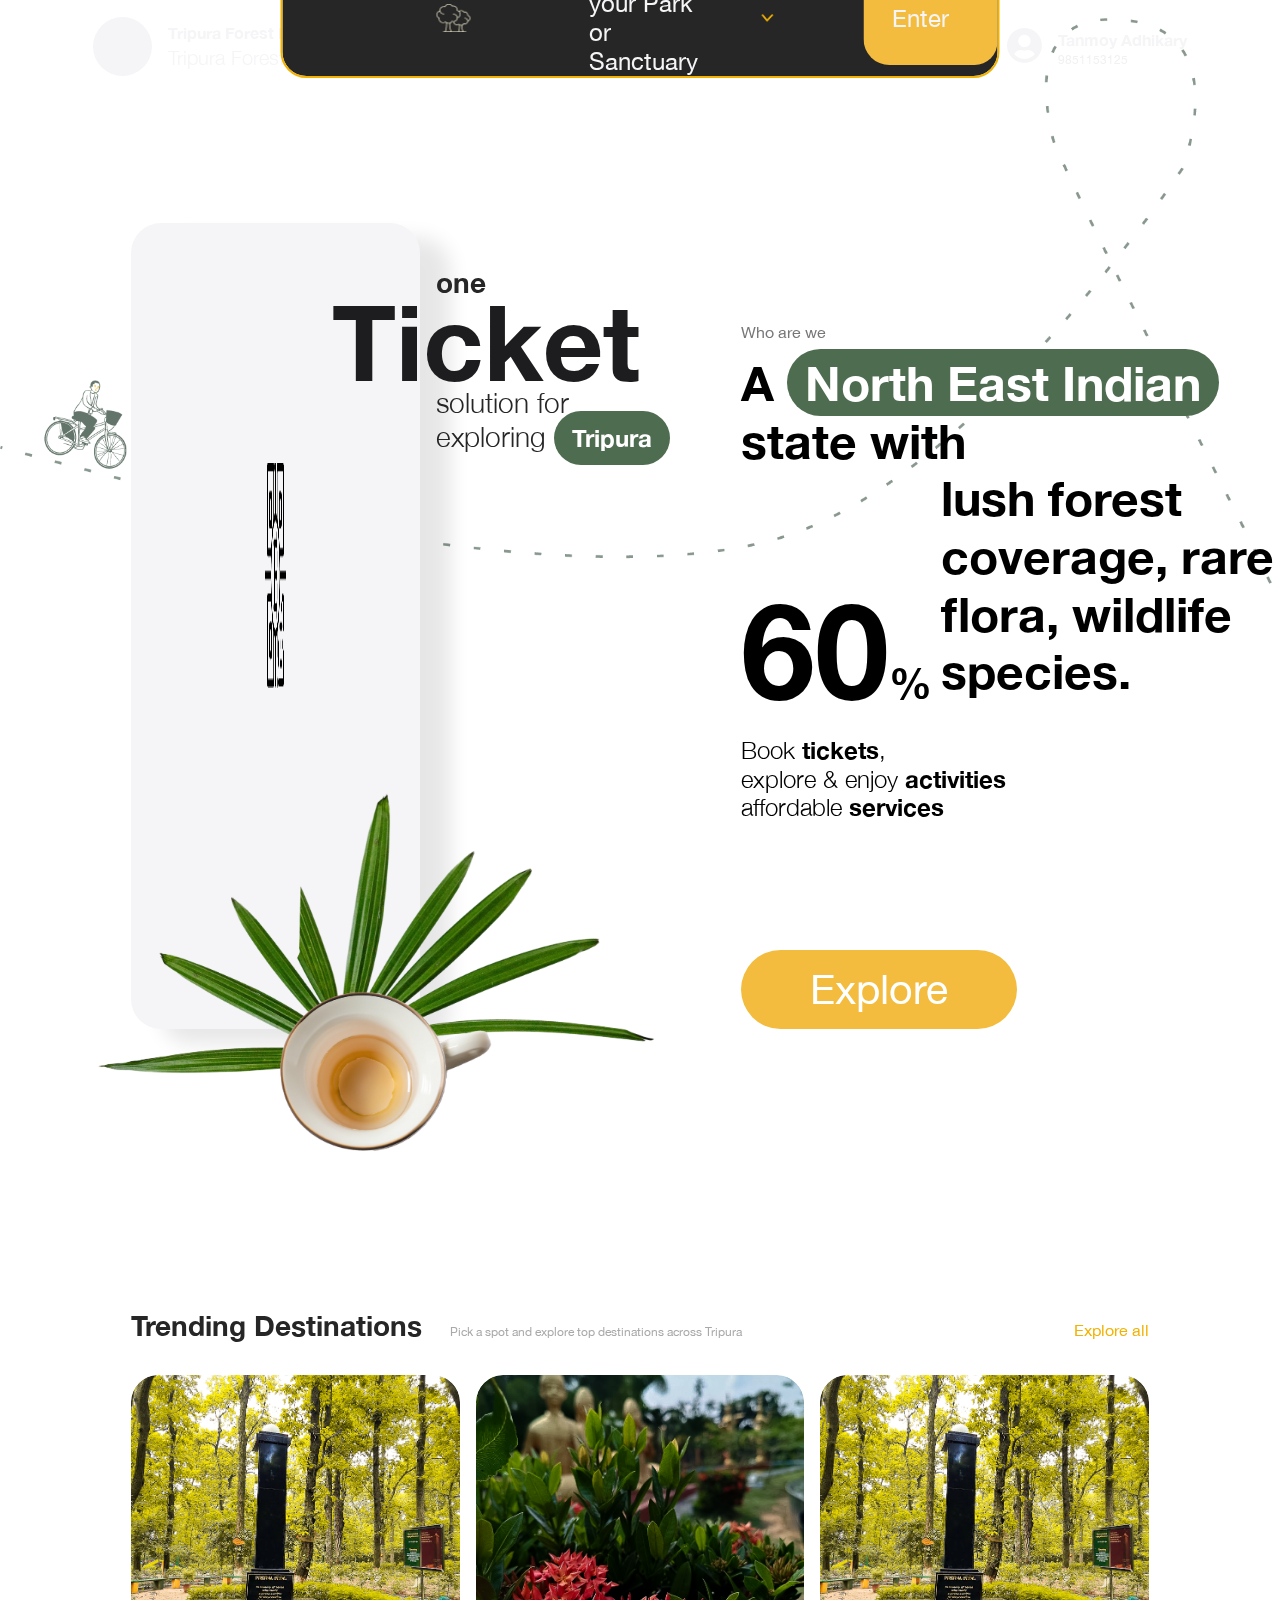
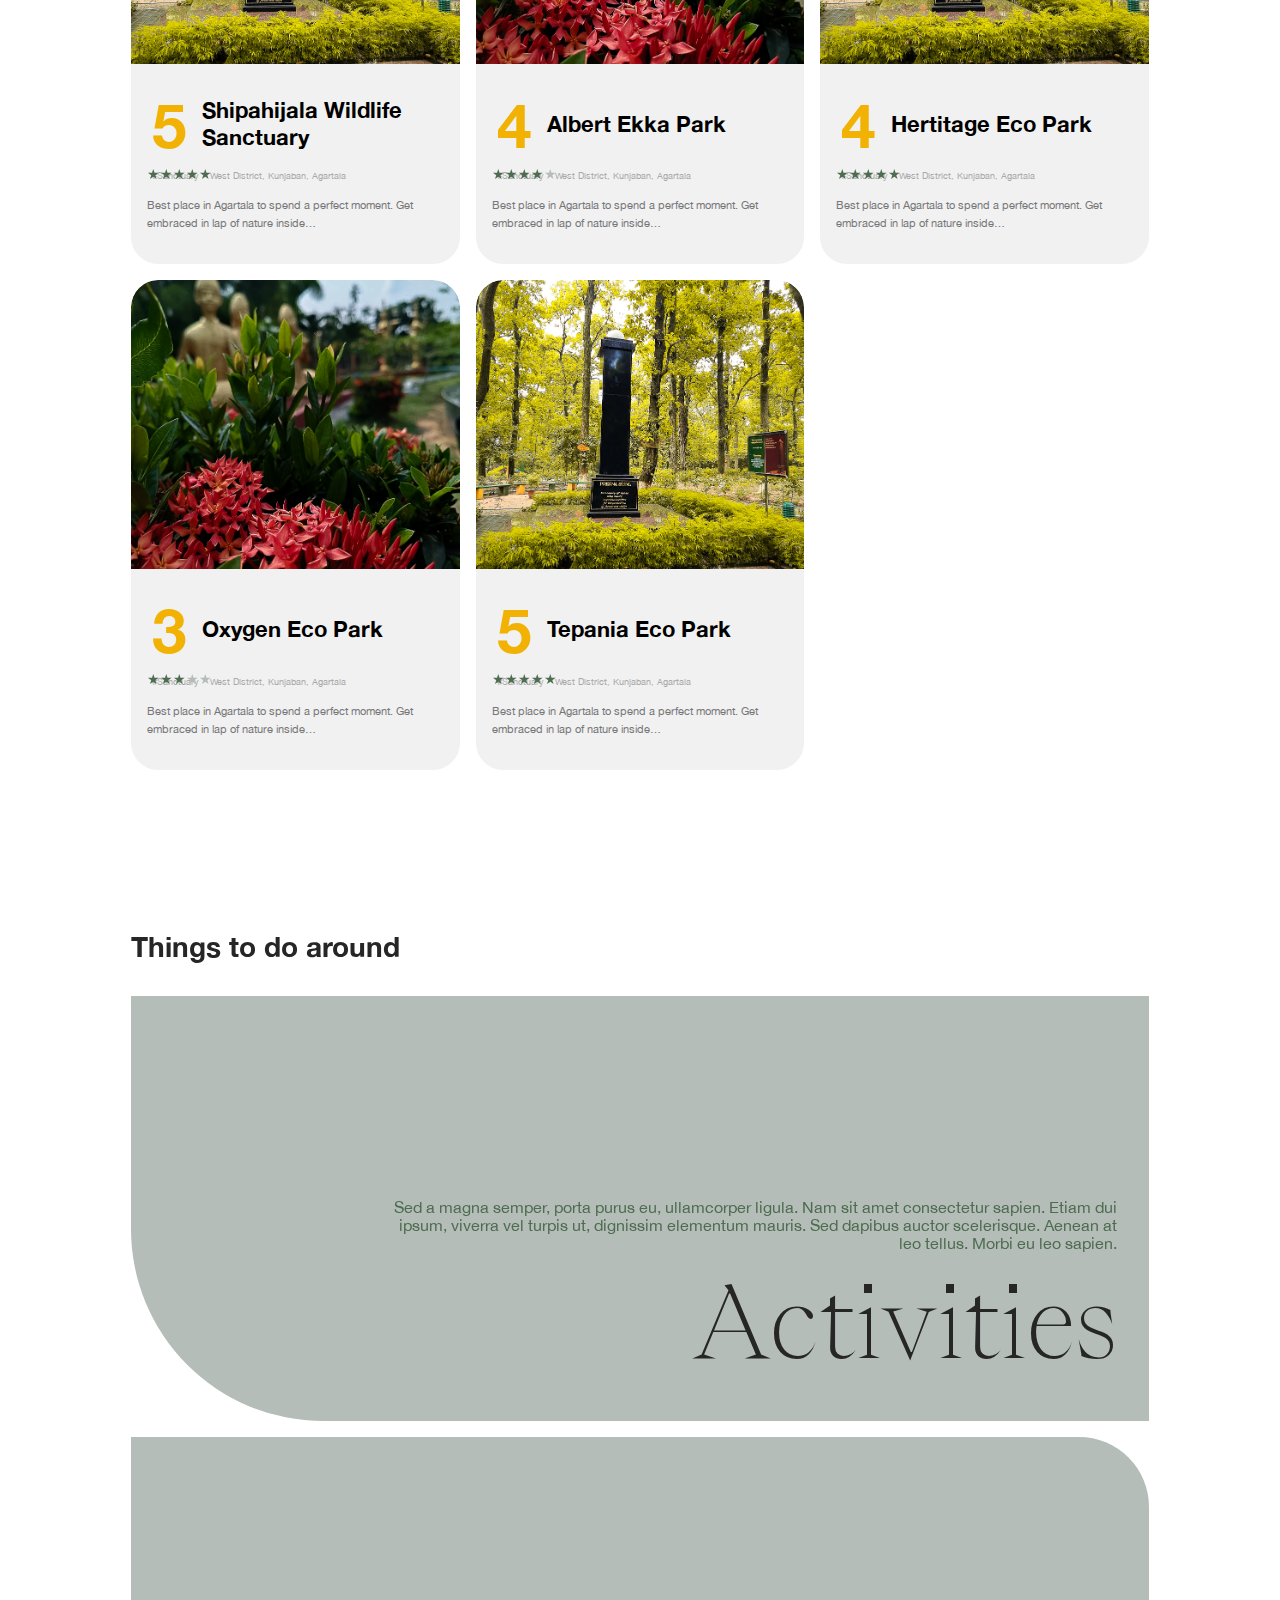
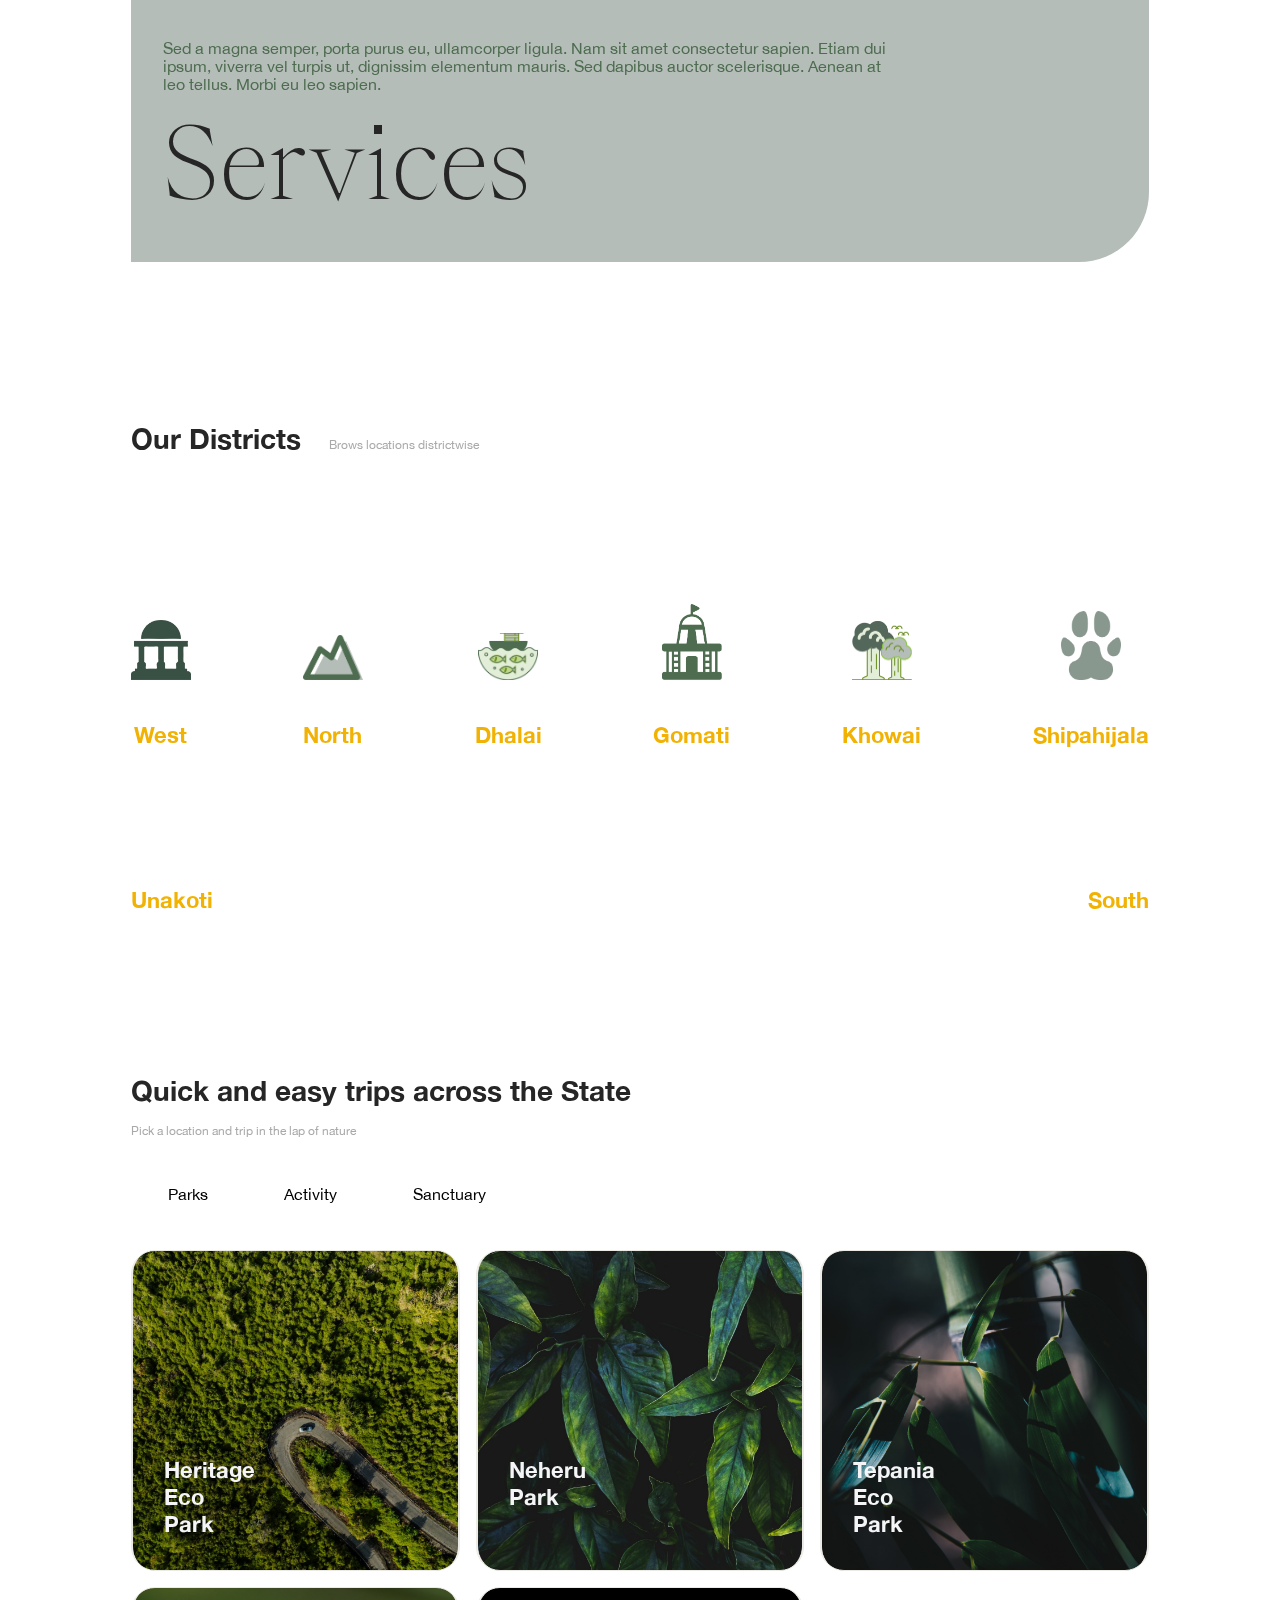
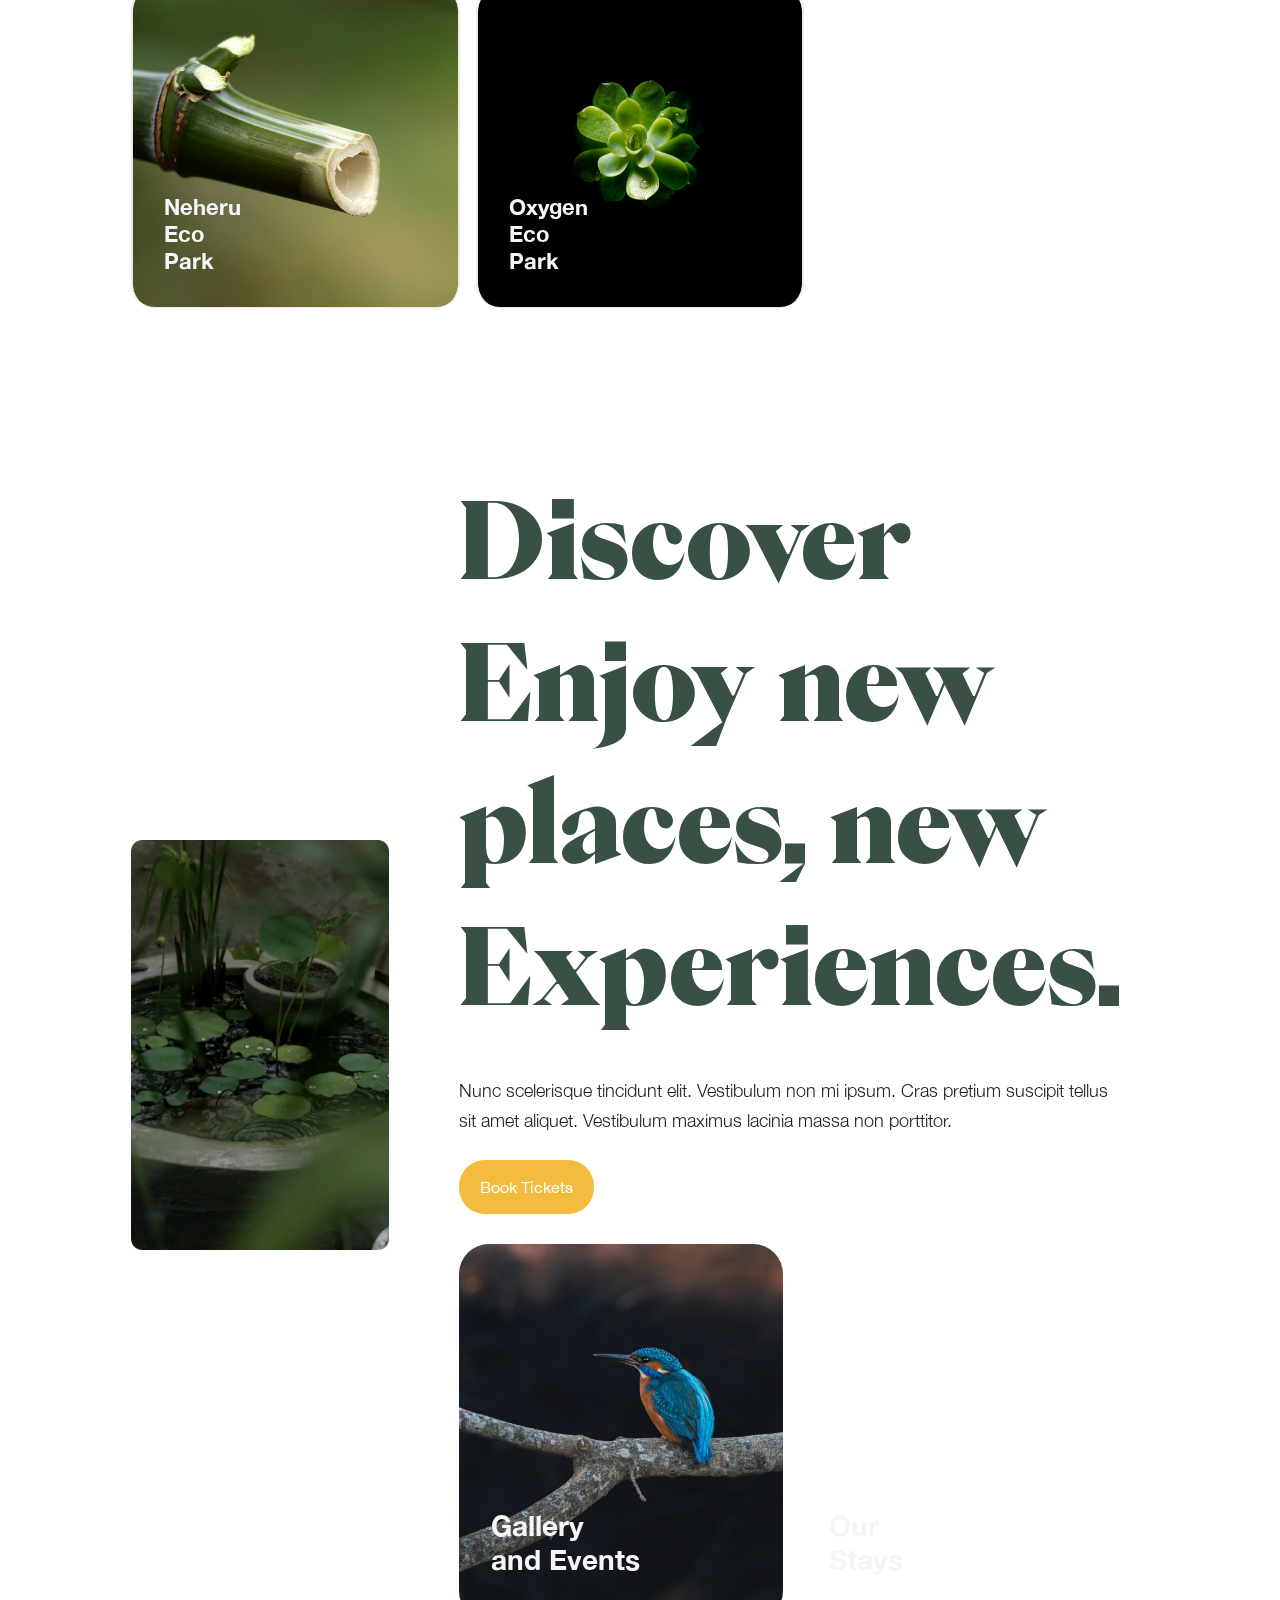
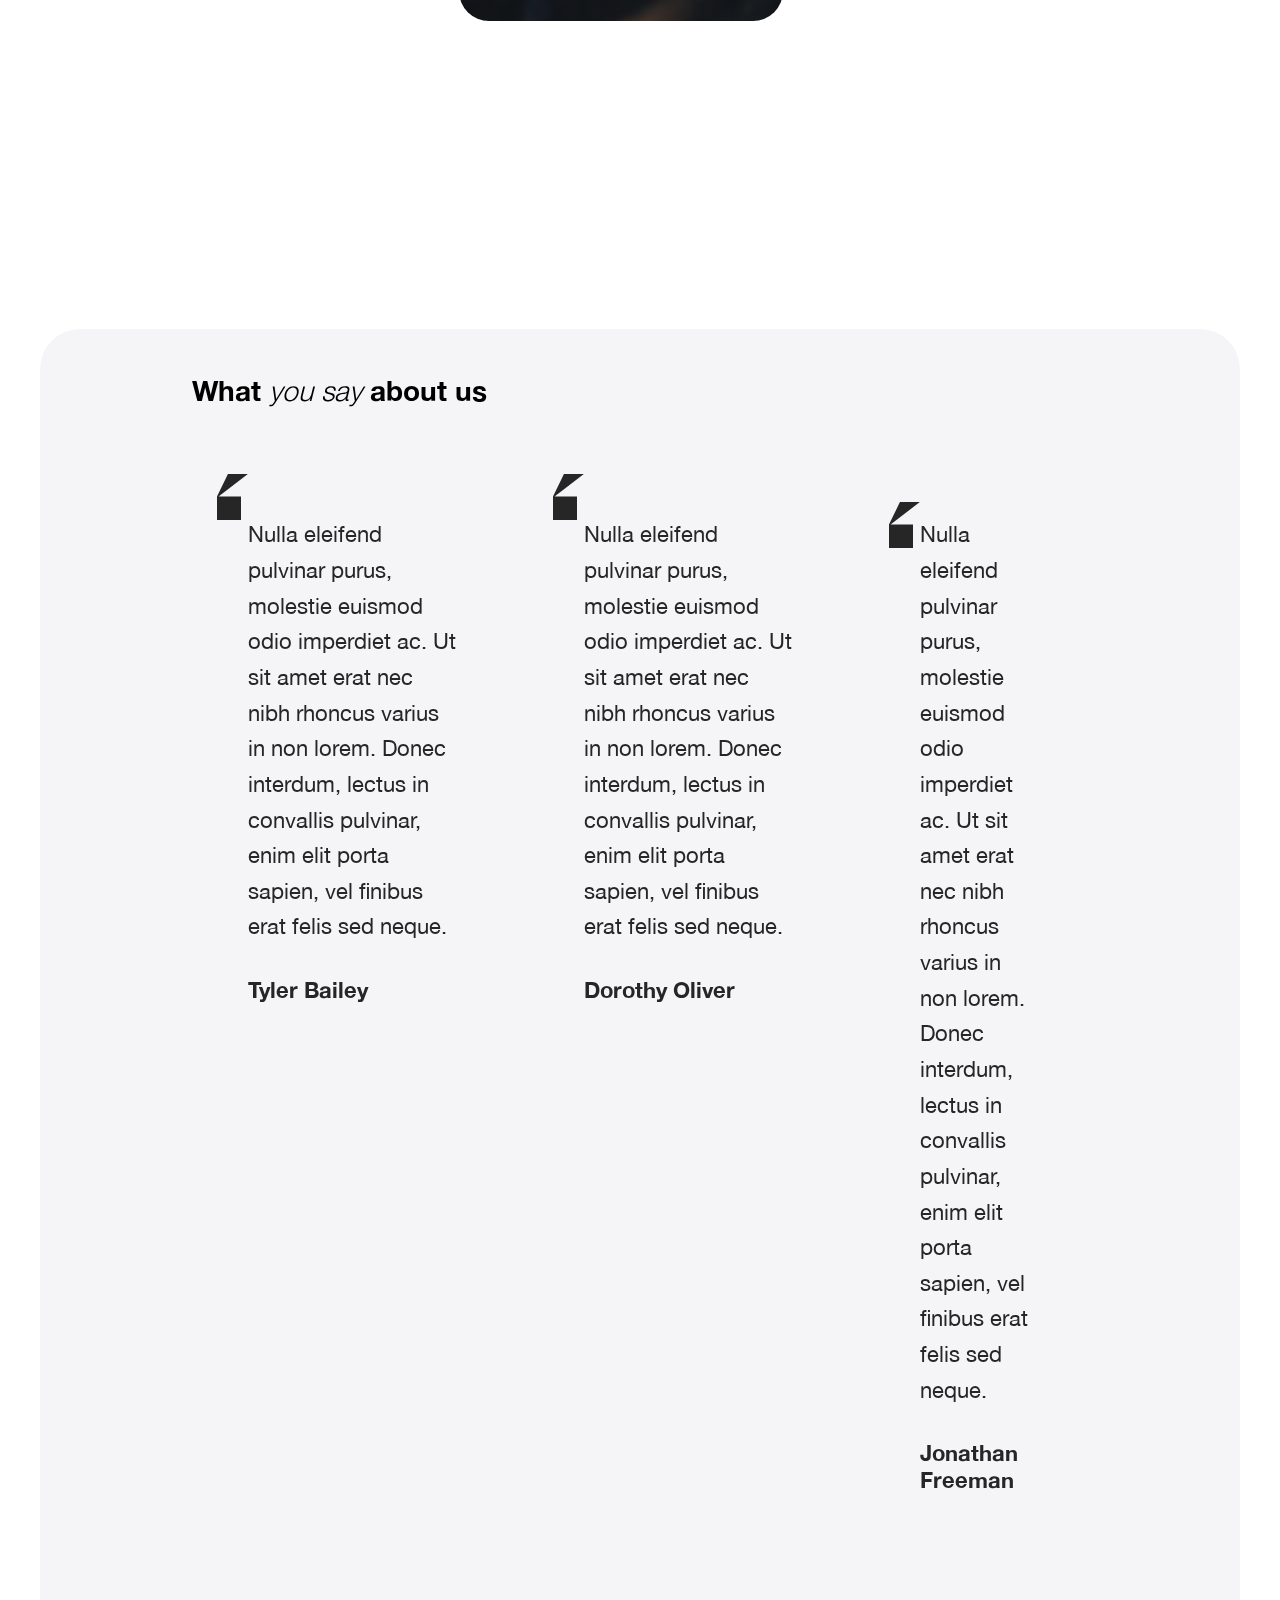
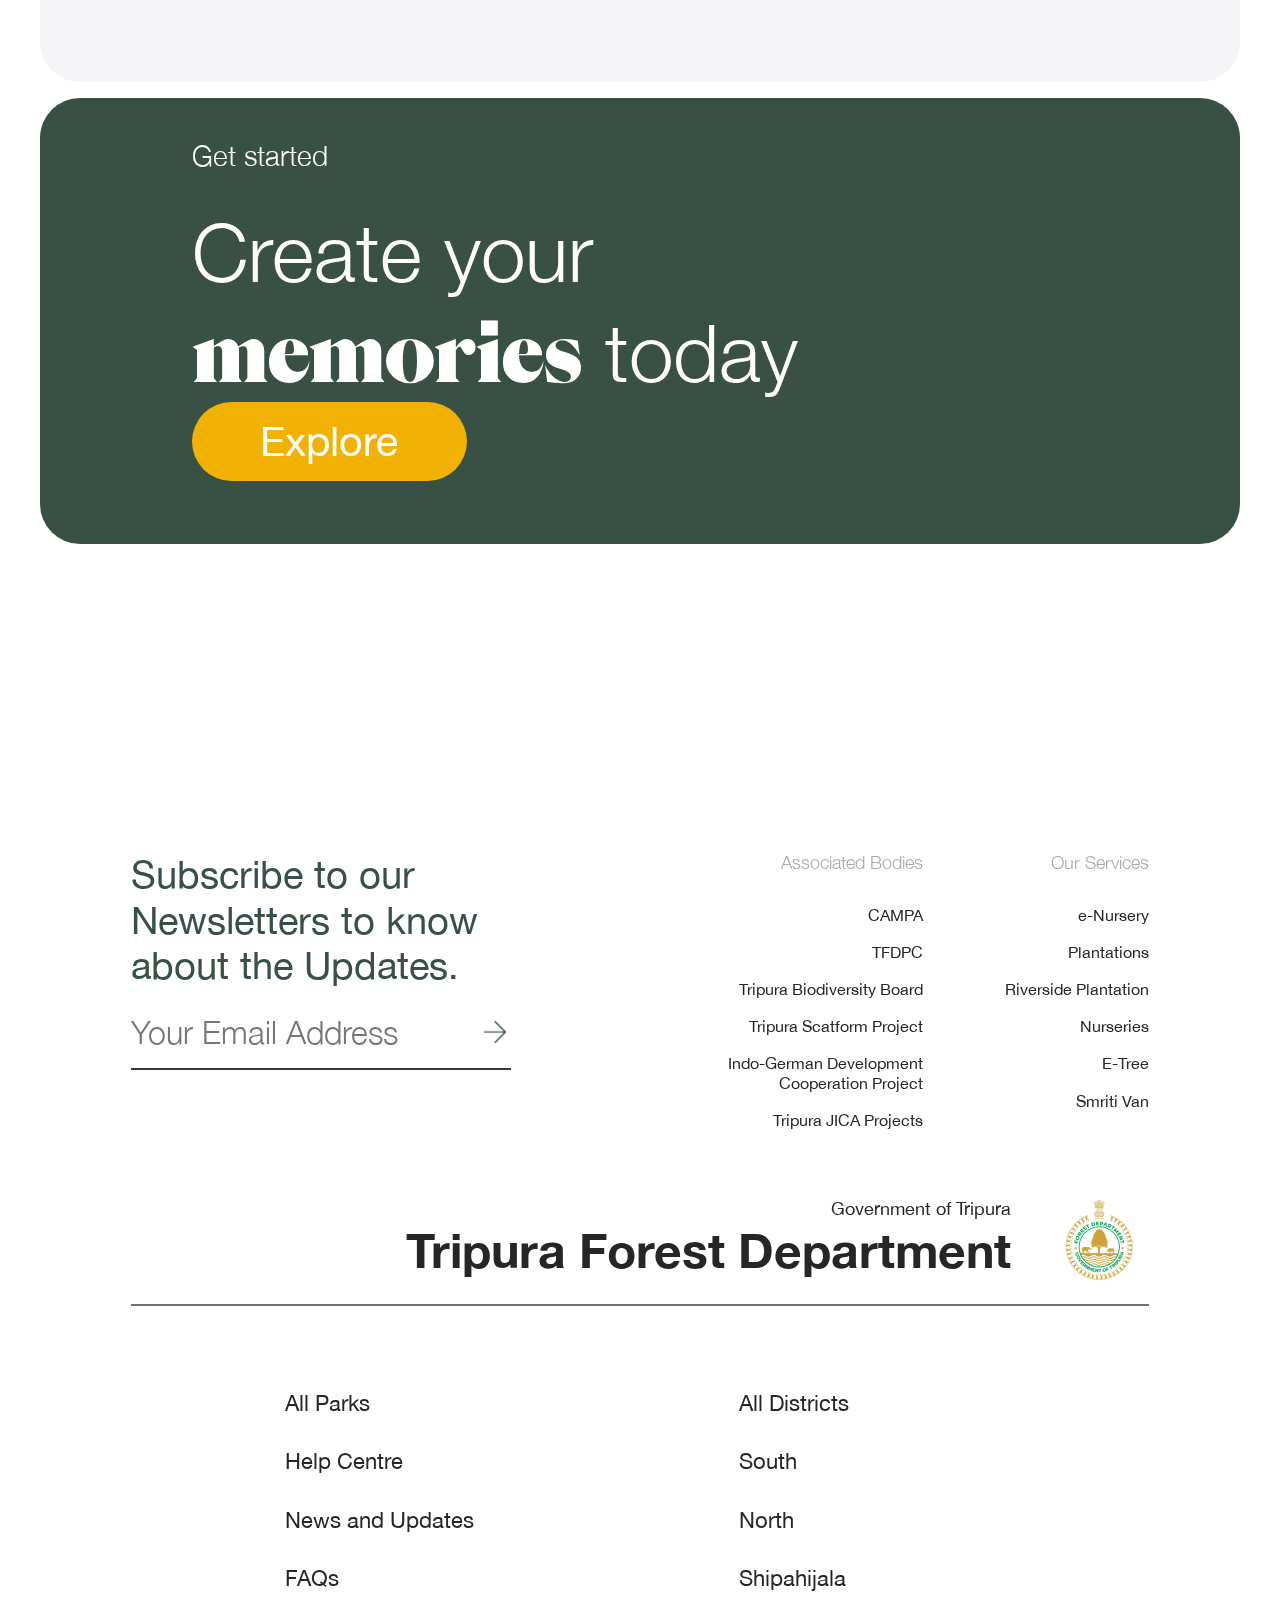
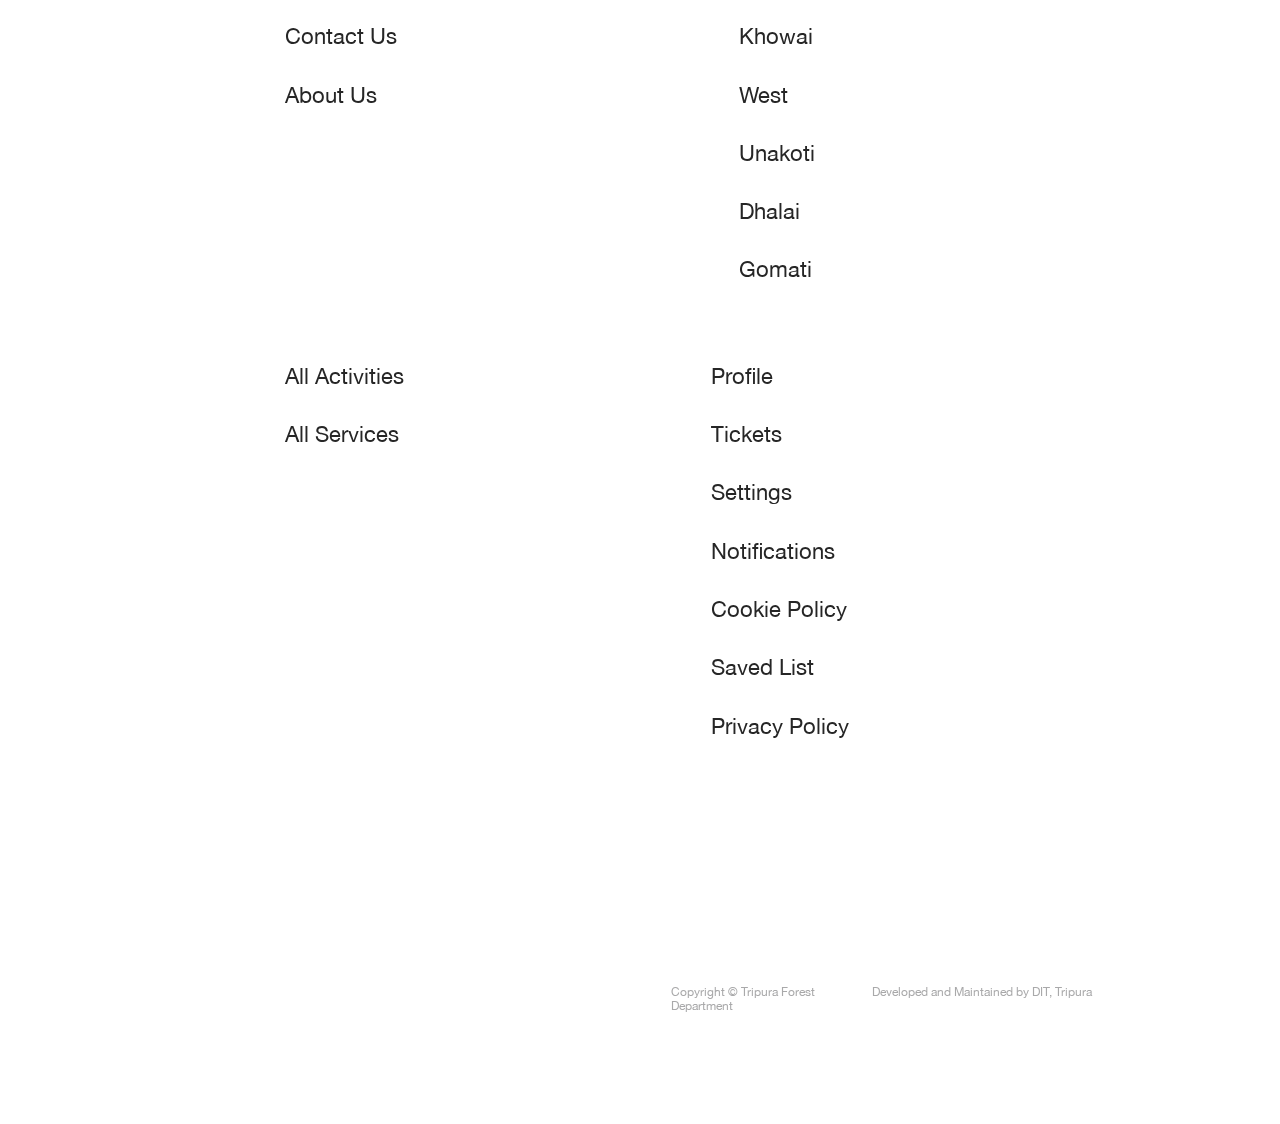
==== commit ee7d263d: "added image loading strategy" ====
--- a/index.html
+++ b/index.html
@@ -11,6 +11,7 @@
       <div class="brand">
         <div class="logo-container">
           <img
+            fetchpriority="high"
             src="../assets/images/logo.png"
             alt="Tripura Forest Department"
           />
@@ -63,17 +64,25 @@
     </header>
     <main id="main">
       <section class="home-banner">
-        <img src="../assets/images/home-banner.png" alt="" />
+        <img
+          fetchpriority="high"
+          src="../assets/images/home-banner.png"
+          alt=""
+        />
       </section>
       <section class="park-selection-container">
         <div class="park-selection-wrapper">
           <img
+            decoding="async"
+            loading="lazy"
             src="../assets/images/park-selection-icon.png"
             alt=""
             class="search-icon"
           />
           <p class="park-selection-text">Select your Park or Sanctuary</p>
           <img
+            decoding="async"
+            loading="lazy"
             src="../assets/images/park-dropdown-icon.png"
             alt=""
             class="park-selection-chevron"
@@ -94,12 +103,16 @@
           </h2>
           <div class="cta-section__card">
             <img
+              decoding="async"
+              loading="lazy"
               src="../assets/images/cta-qr.png"
               alt=""
               class="cta-card__image"
             />
           </div>
           <img
+            decoding="async"
+            loading="lazy"
             src="../assets/images/cta-image.png"
             alt=""
             class="cta-section__image"
@@ -135,6 +148,8 @@
         <div class="trending-destinations__cards">
           <div class="trending-destination__card">
             <img
+              decoding="async"
+              loading="lazy"
               src="../assets/images/td-1.jpg"
               alt="Shipahijala Wildlife Sanctuary"
               class="trending-destinations__card-image"
@@ -172,6 +187,8 @@
           </div>
           <div class="trending-destination__card">
             <img
+              decoding="async"
+              loading="lazy"
               src="../assets/images/td-2.jpg"
               alt=""
               class="trending-destinations__card-image"
@@ -209,6 +226,8 @@
           </div>
           <div class="trending-destination__card">
             <img
+              decoding="async"
+              loading="lazy"
               src="../assets/images/td-1.jpg"
               alt=""
               class="trending-destinations__card-image"
@@ -246,6 +265,8 @@
           </div>
           <div class="trending-destination__card">
             <img
+              decoding="async"
+              loading="lazy"
               src="../assets/images/td-2.jpg"
               alt=""
               class="trending-destinations__card-image"
@@ -283,6 +304,8 @@
           </div>
           <div class="trending-destination__card">
             <img
+              decoding="async"
+              loading="lazy"
               src="../assets/images/td-1.jpg"
               alt=""
               class="trending-destinations__card-image"
@@ -353,6 +376,8 @@
         <div class="districts__container">
           <div class="district">
             <img
+              decoding="async"
+              loading="lazy"
               src="../assets/images/west.png"
               alt=""
               class="district__img"
@@ -360,6 +385,8 @@
           </div>
           <div class="district">
             <img
+              decoding="async"
+              loading="lazy"
               src="../assets/images/north.png"
               alt=""
               class="district__img"
@@ -367,6 +394,8 @@
           </div>
           <div class="district">
             <img
+              decoding="async"
+              loading="lazy"
               src="../assets/images/dhalai.png"
               alt=""
               class="district__img"
@@ -374,6 +403,8 @@
           </div>
           <div class="district">
             <img
+              decoding="async"
+              loading="lazy"
               src="../assets/images/gomati.png"
               alt=""
               class="district__img"
@@ -381,6 +412,8 @@
           </div>
           <div class="district">
             <img
+              decoding="async"
+              loading="lazy"
               src="../assets/images/khowai.png"
               alt=""
               class="district__img"
@@ -388,6 +421,8 @@
           </div>
           <div class="district">
             <img
+              decoding="async"
+              loading="lazy"
               src="../assets/images/shipahijala.png"
               alt=""
               class="district__img"
@@ -395,6 +430,8 @@
           </div>
           <div class="district">
             <img
+              decoding="async"
+              loading="lazy"
               src="../assets/images/unakoti.png"
               alt=""
               class="district__img"
@@ -402,6 +439,8 @@
           </div>
           <div class="district">
             <img
+              decoding="async"
+              loading="lazy"
               src="../assets/images/south.png"
               alt=""
               class="district__img"
@@ -419,6 +458,8 @@
         <div class="trips__filters">
           <div class="trips__filter">
             <img
+              decoding="async"
+              loading="lazy"
               src="../assets/images/parks-icon.png"
               alt=""
               aria-hidden="true"
@@ -428,6 +469,8 @@
           </div>
           <div class="trips__filter">
             <img
+              decoding="async"
+              loading="lazy"
               src="../assets/images/activity-icon.png"
               alt=""
               aria-hidden="true"
@@ -437,6 +480,8 @@
           </div>
           <div class="trips__filter">
             <img
+              decoding="async"
+              loading="lazy"
               src="../assets/images/sanctuary-icon.png"
               alt=""
               aria-hidden="true"
@@ -488,6 +533,7 @@
             poster="../assets/images/discover-video-poster.png"
             width="100%"
             height="100%"
+            preload="metadata"
             muted
             loop
             autoplay
@@ -635,16 +681,22 @@
           <div class="footer-main__social-icons">
             <a href="#" class="footer-main__social-link"
               ><img
+                decoding="async"
+                loading="lazy"
                 src="../assets/images/fb-icon.png"
                 alt=""
                 class="footer-main__social-icon" /></a
             ><a href="#" class="footer-main__social-link"
               ><img
+                decoding="async"
+                loading="lazy"
                 src="../assets/images/insta-icon.png"
                 alt=""
                 class="footer-main__social-icon" /></a
             ><a href="#" class="footer-main__social-link"
               ><img
+                decoding="async"
+                loading="lazy"
                 src="../assets/images/x-icon.png"
                 alt=""
                 class="footer-main__social-icon"
@@ -656,6 +708,8 @@
               <h2 class="footer-main__brand-name">Tripura Forest Department</h2>
             </div>
             <img
+              decoding="async"
+              loading="lazy"
               src="../assets/images/logo.png"
               alt="Tripura Forest Department"
               class="footer-main__brand-logo"
@@ -749,26 +803,36 @@
       <div class="footer-secondary">
         <div class="footer-secondary__logos">
           <img
+            decoding="async"
+            loading="lazy"
             src="../assets/images/master-card-logo.png"
             alt=""
             class="footer-secondary__logo"
           />
           <img
+            decoding="async"
+            loading="lazy"
             src="../assets/images/visa-logo.png"
             alt=""
             class="footer-secondary__logo"
           />
           <img
+            decoding="async"
+            loading="lazy"
             src="../assets/images/upi-logo.png"
             alt=""
             class="footer-secondary__logo"
           />
           <img
+            decoding="async"
+            loading="lazy"
             src="../assets/images/rupay-logo.png"
             alt=""
             class="footer-secondary__logo"
           />
           <img
+            decoding="async"
+            loading="lazy"
             src="../assets/images/net-banking.png"
             alt=""
             class="footer-secondary__logo"
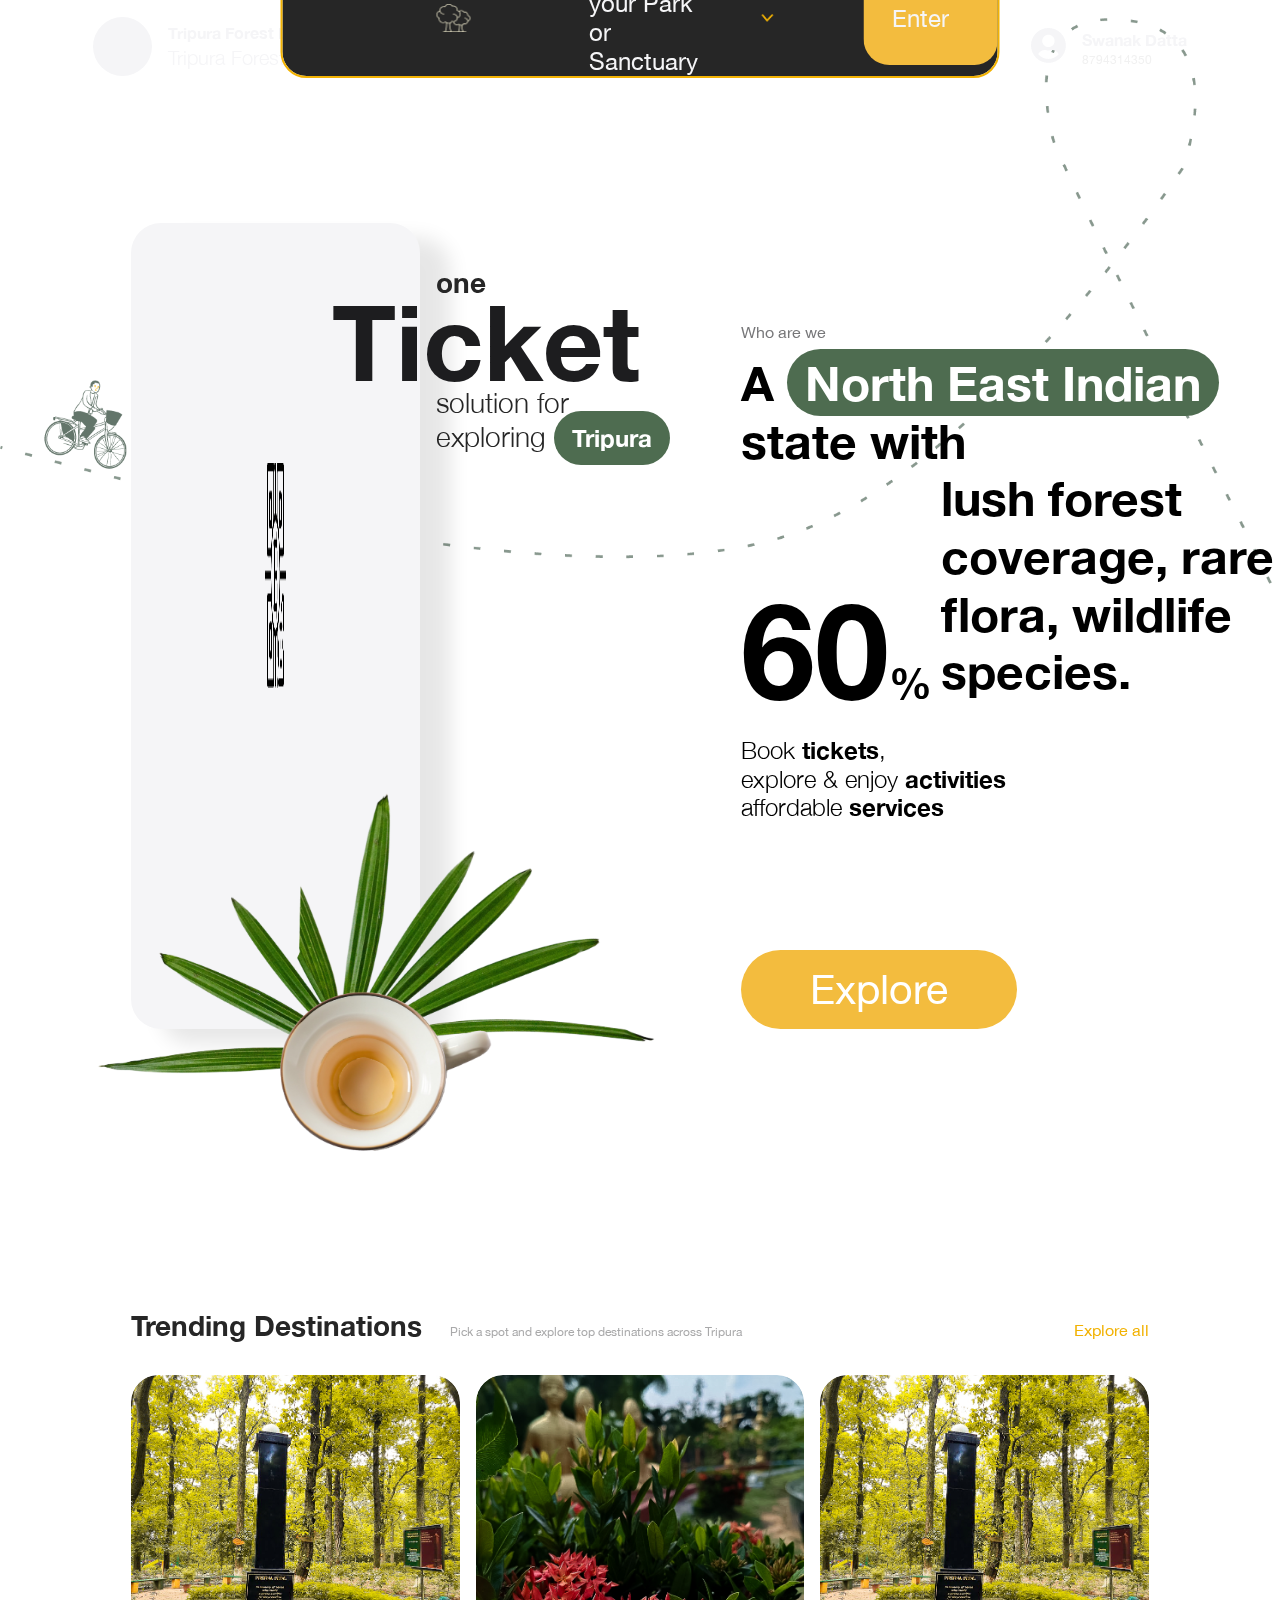
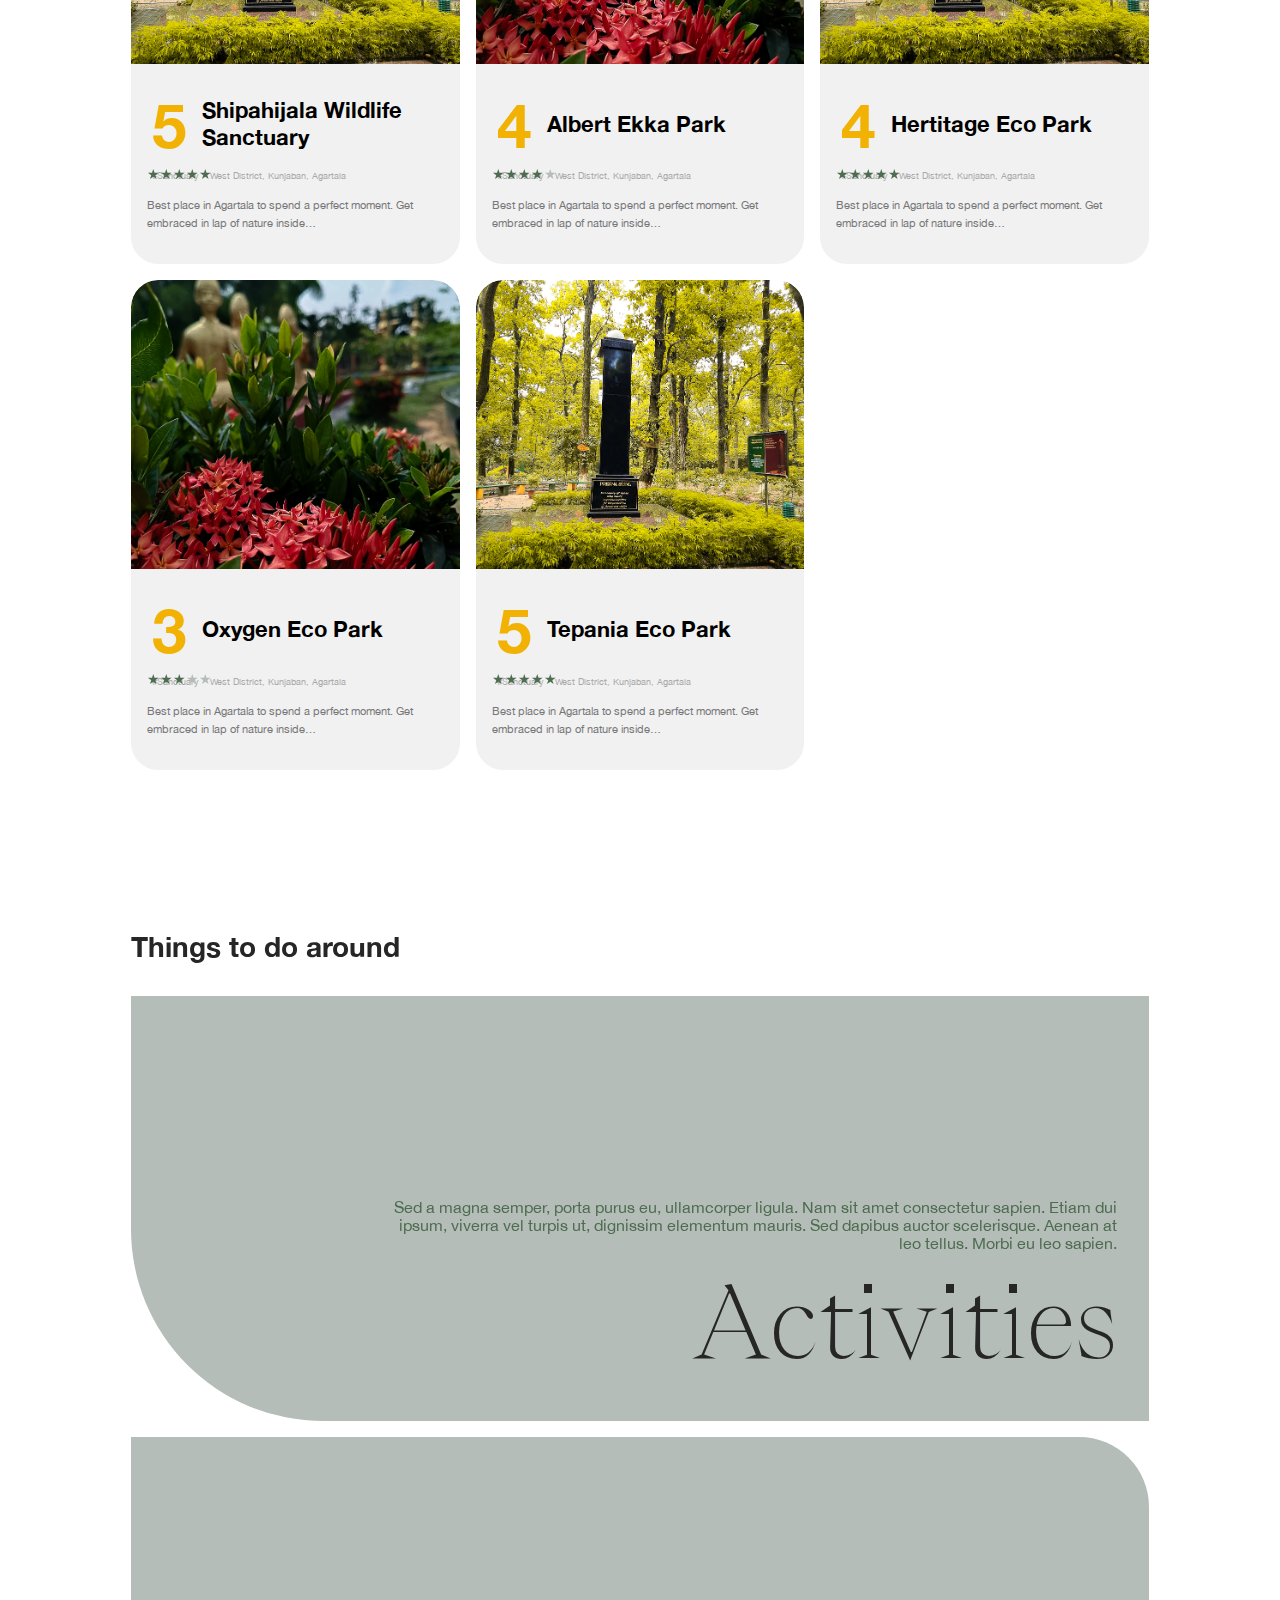
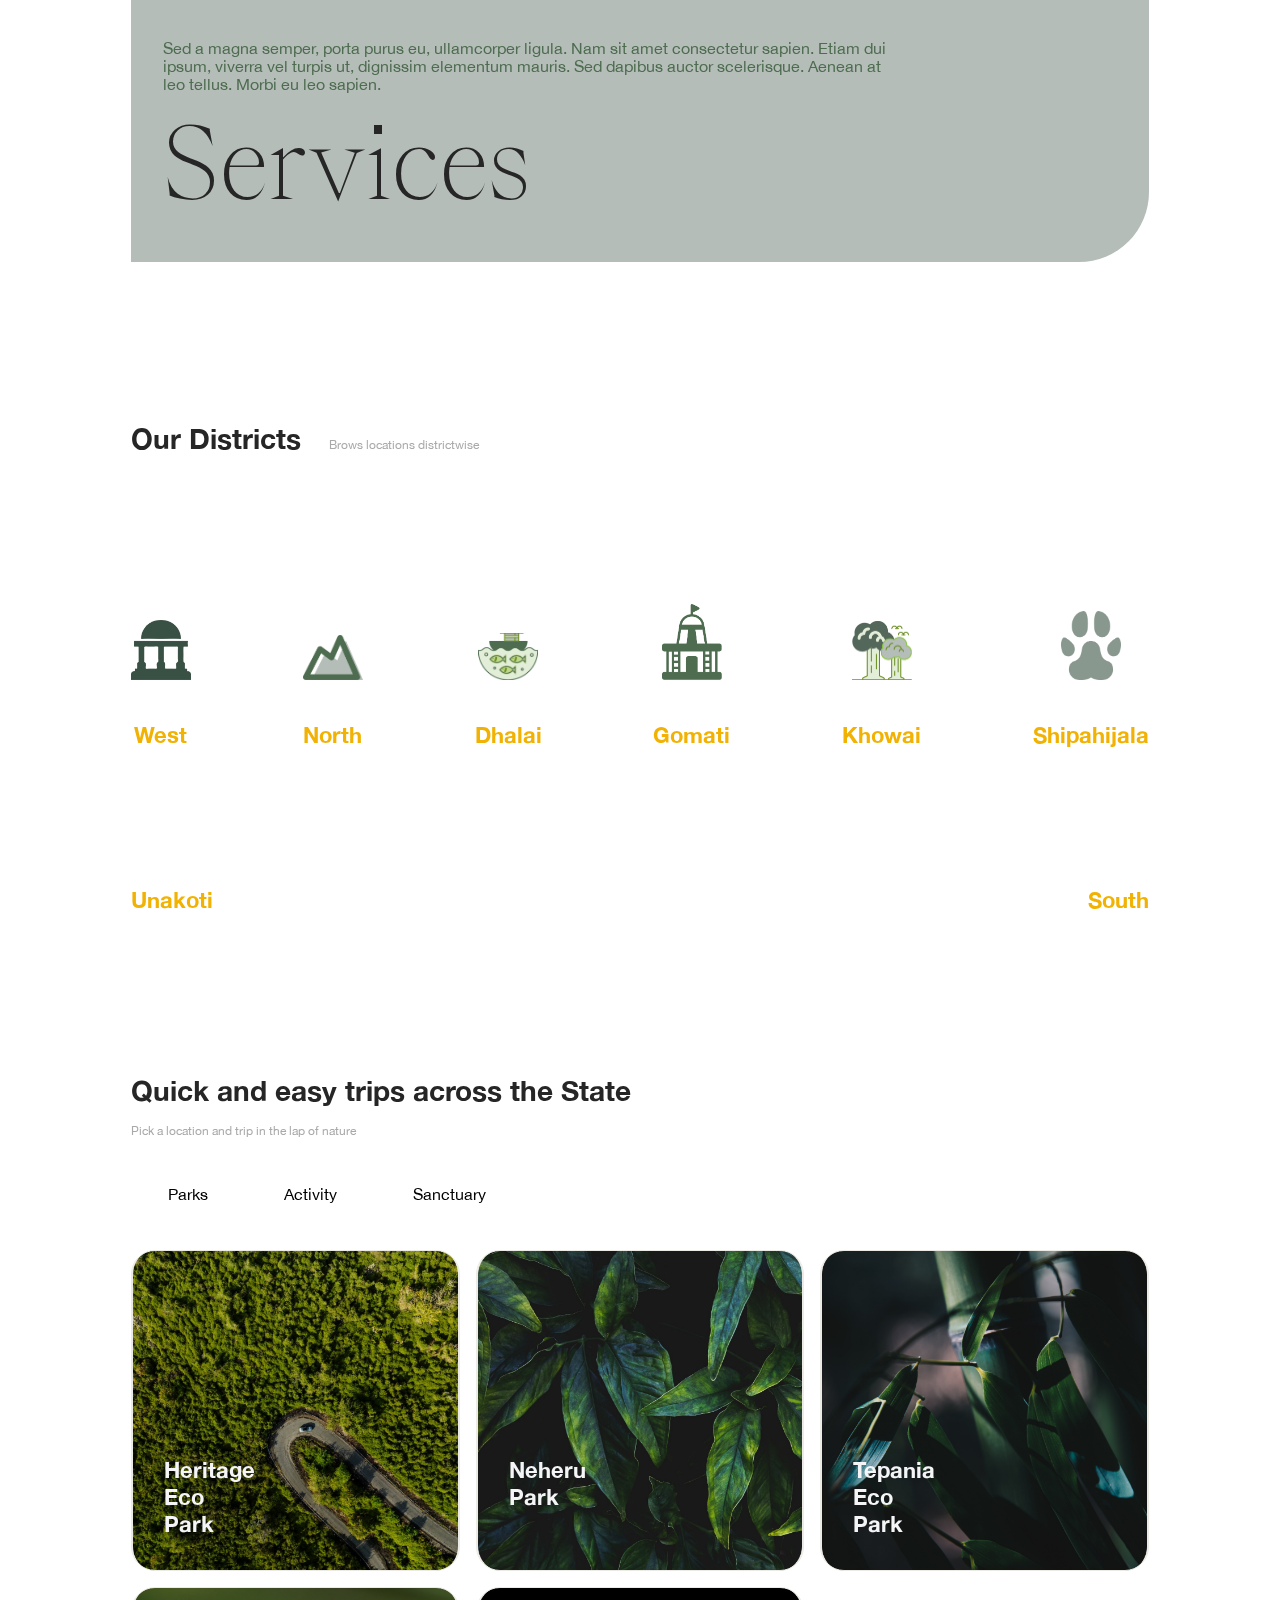
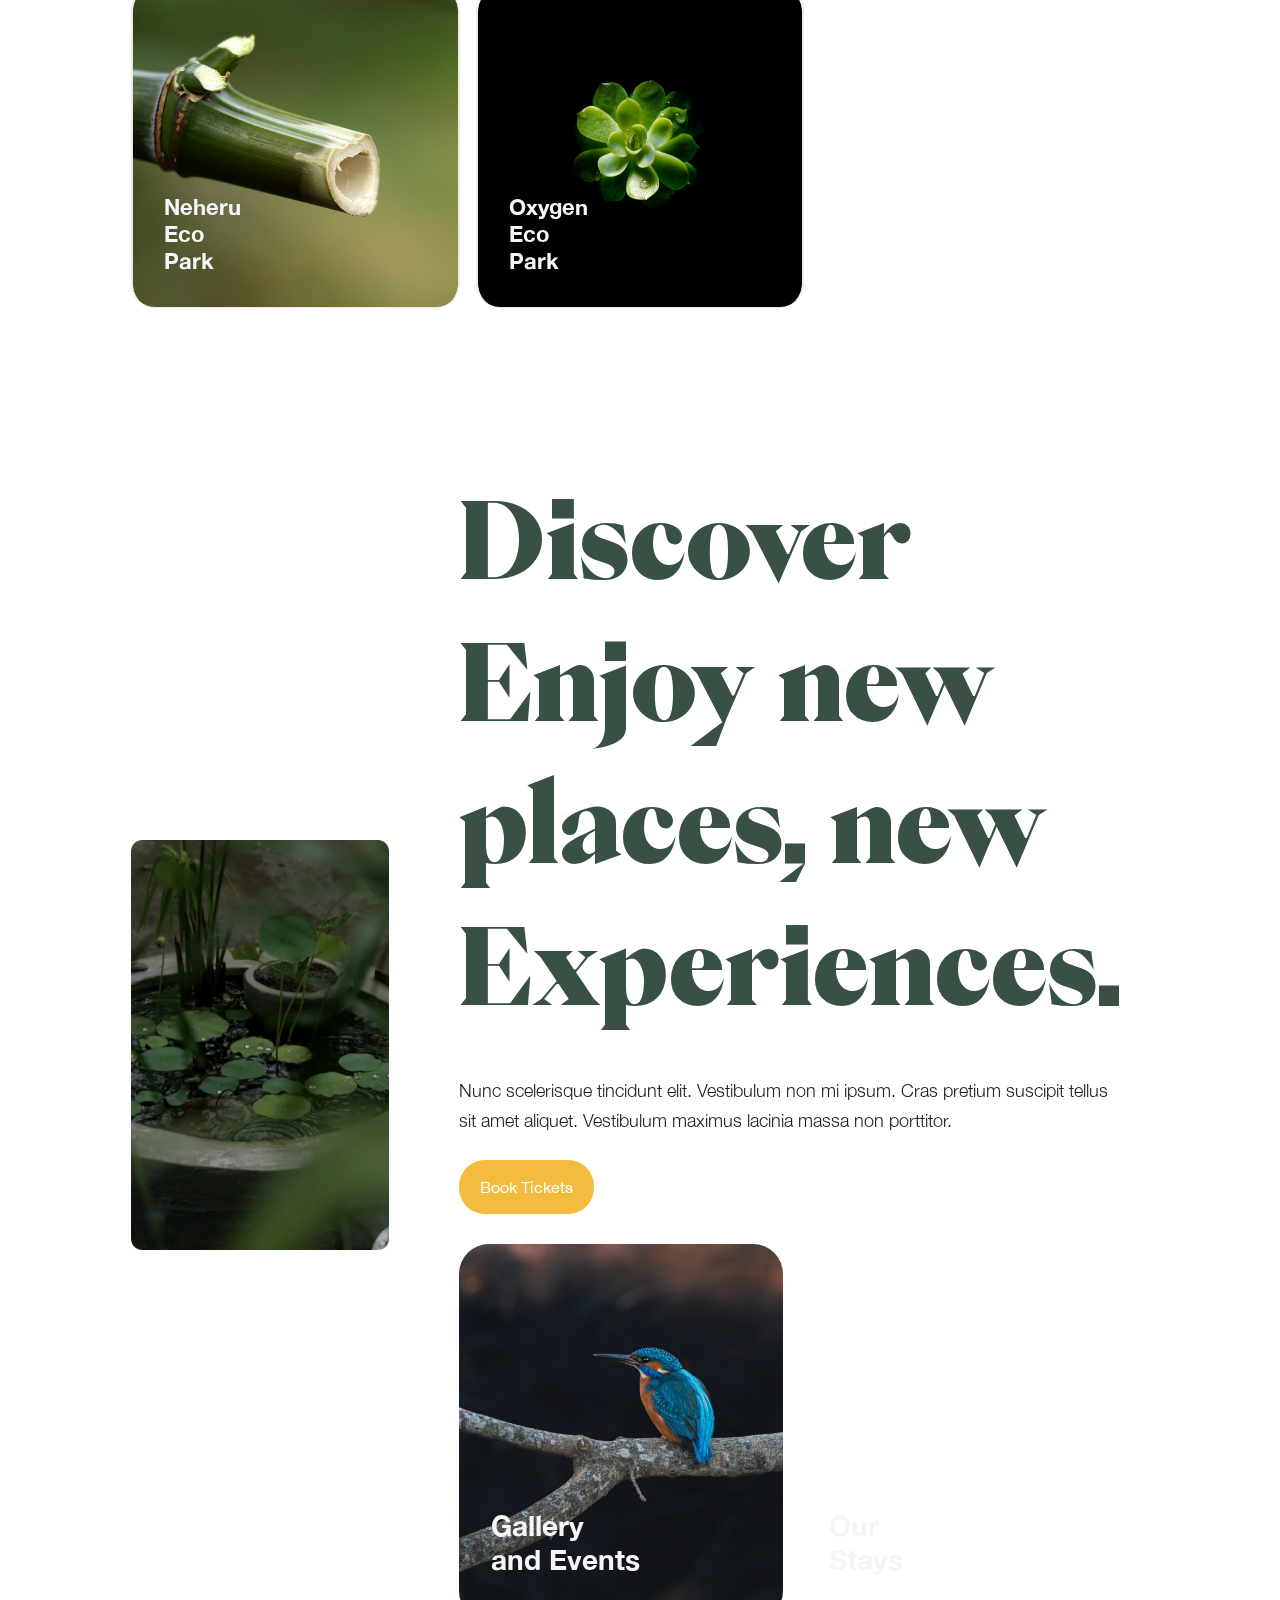
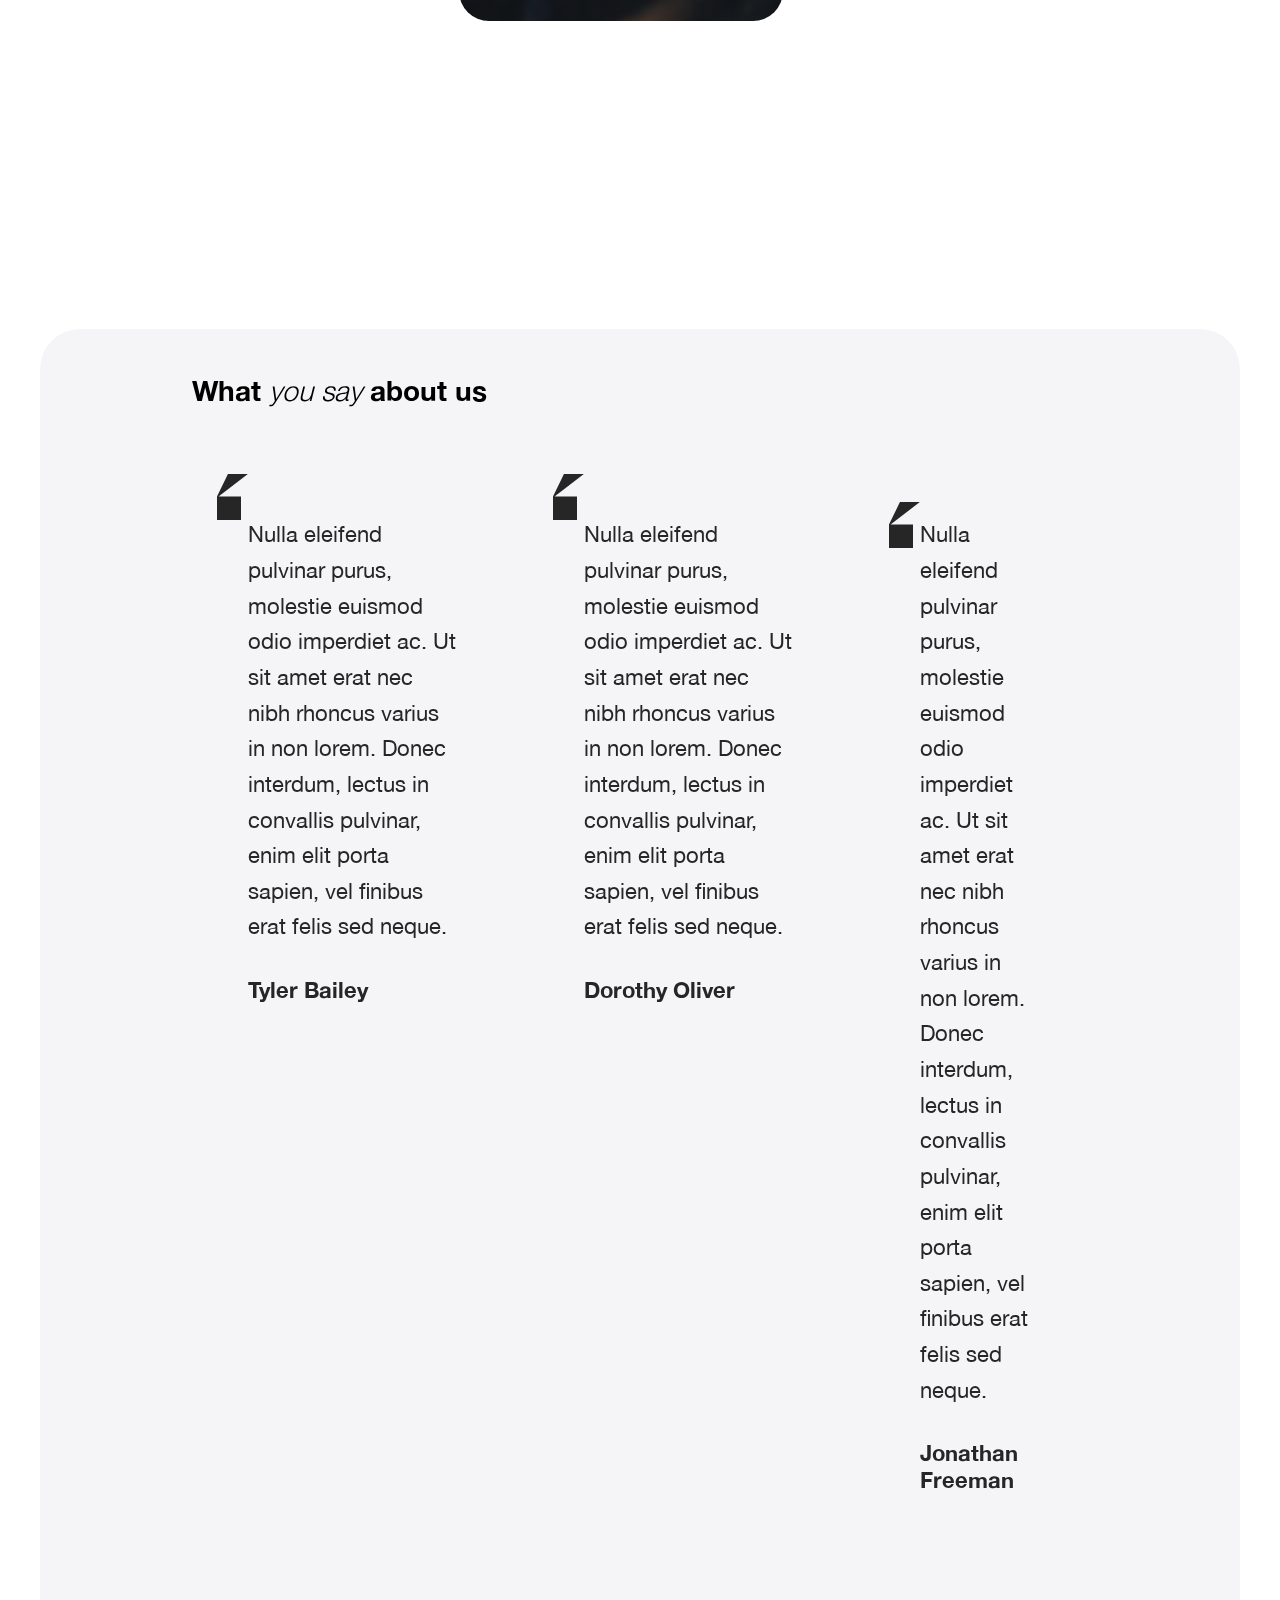
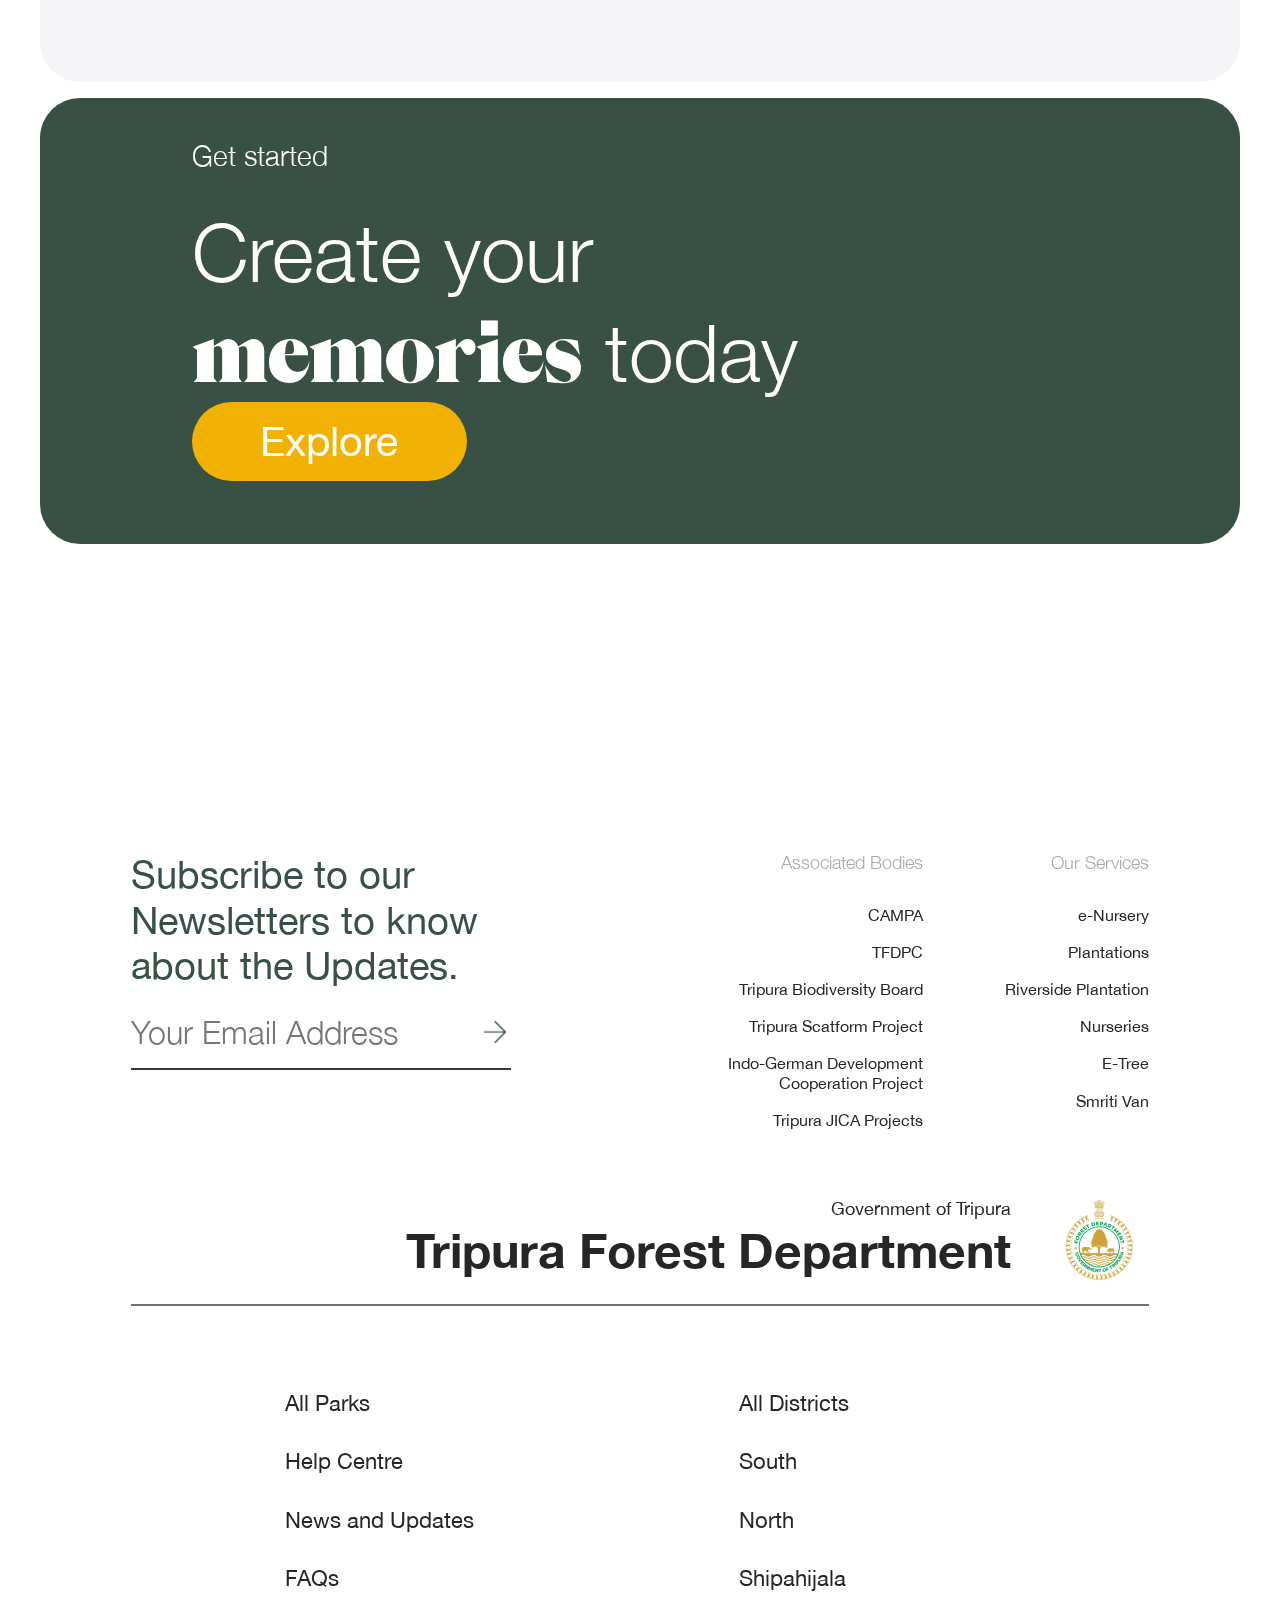
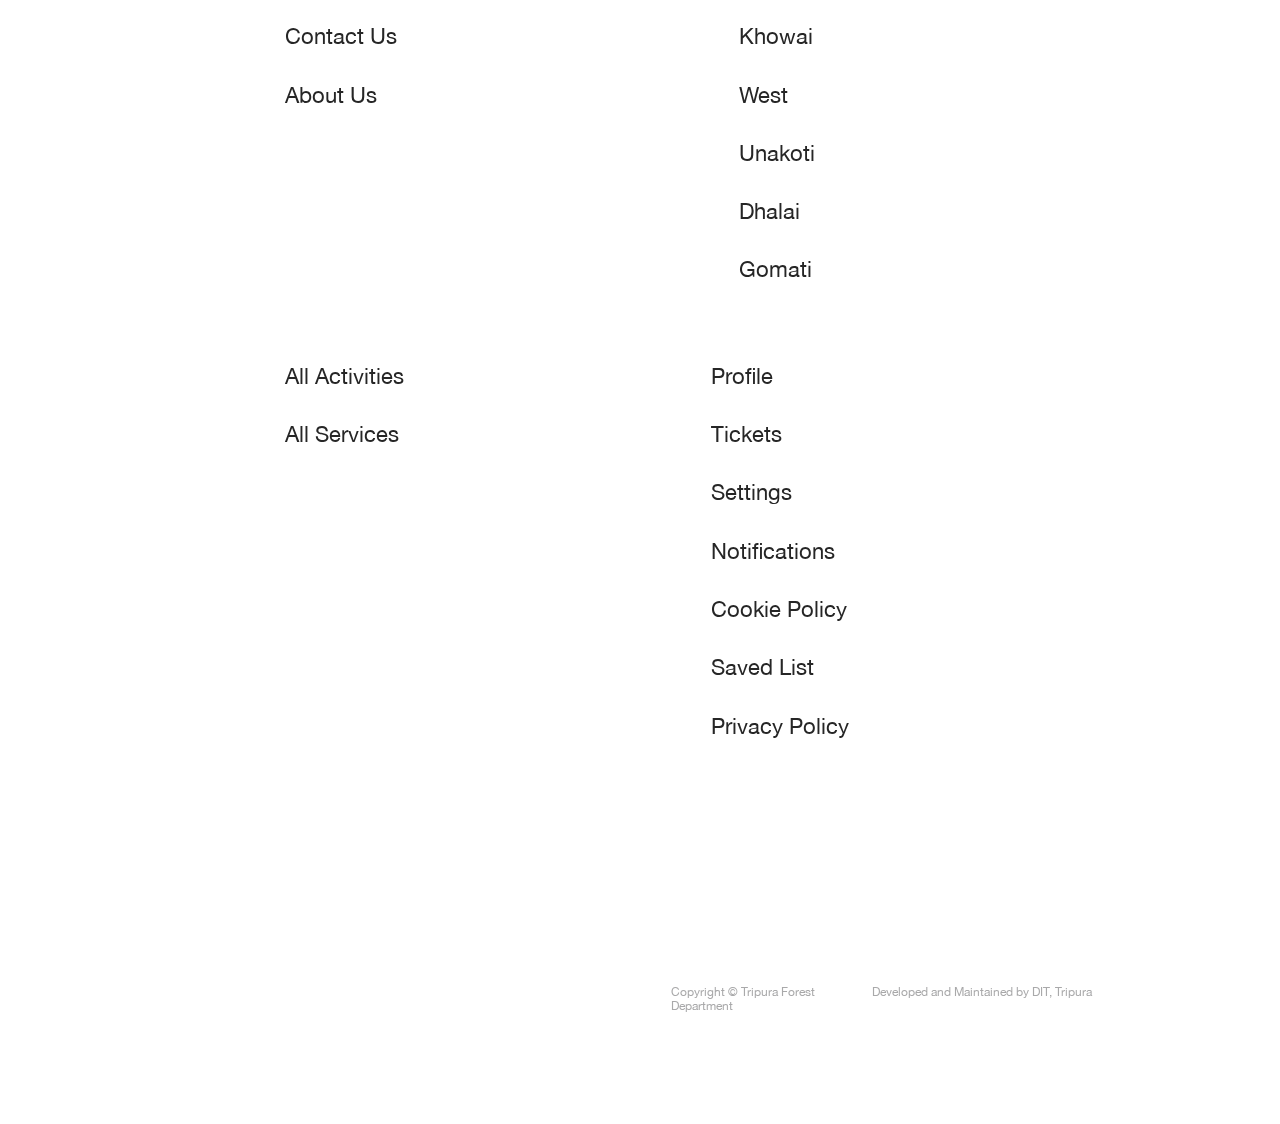
==== commit 1df8bad9: "chaged user detail & initialized park details page" ====
--- a/index.html
+++ b/index.html
@@ -49,15 +49,12 @@
         <div class="user-details-container">
           <div class="user-image">
             <a href="#">
-              <img
-                src="../assets/images/user-circle.png"
-                alt="Tanmoy Adhikary"
-              />
+              <img src="../assets/images/user-circle.png" alt="Swanak Datta" />
             </a>
           </div>
           <div class="user-details">
-            <p class="user-name">Tanmoy Adhikary</p>
-            <small class="user-phone-number">9851153125</small>
+            <p class="user-name">Swanak Datta</p>
+            <small class="user-phone-number">8794314350</small>
           </div>
         </div>
       </div>
--- a/style.css
+++ b/style.css
@@ -1409,3 +1409,5 @@
   color: var(---a9a9aa);
   line-height: 1.17em;
 }
+
+/* Park Details */
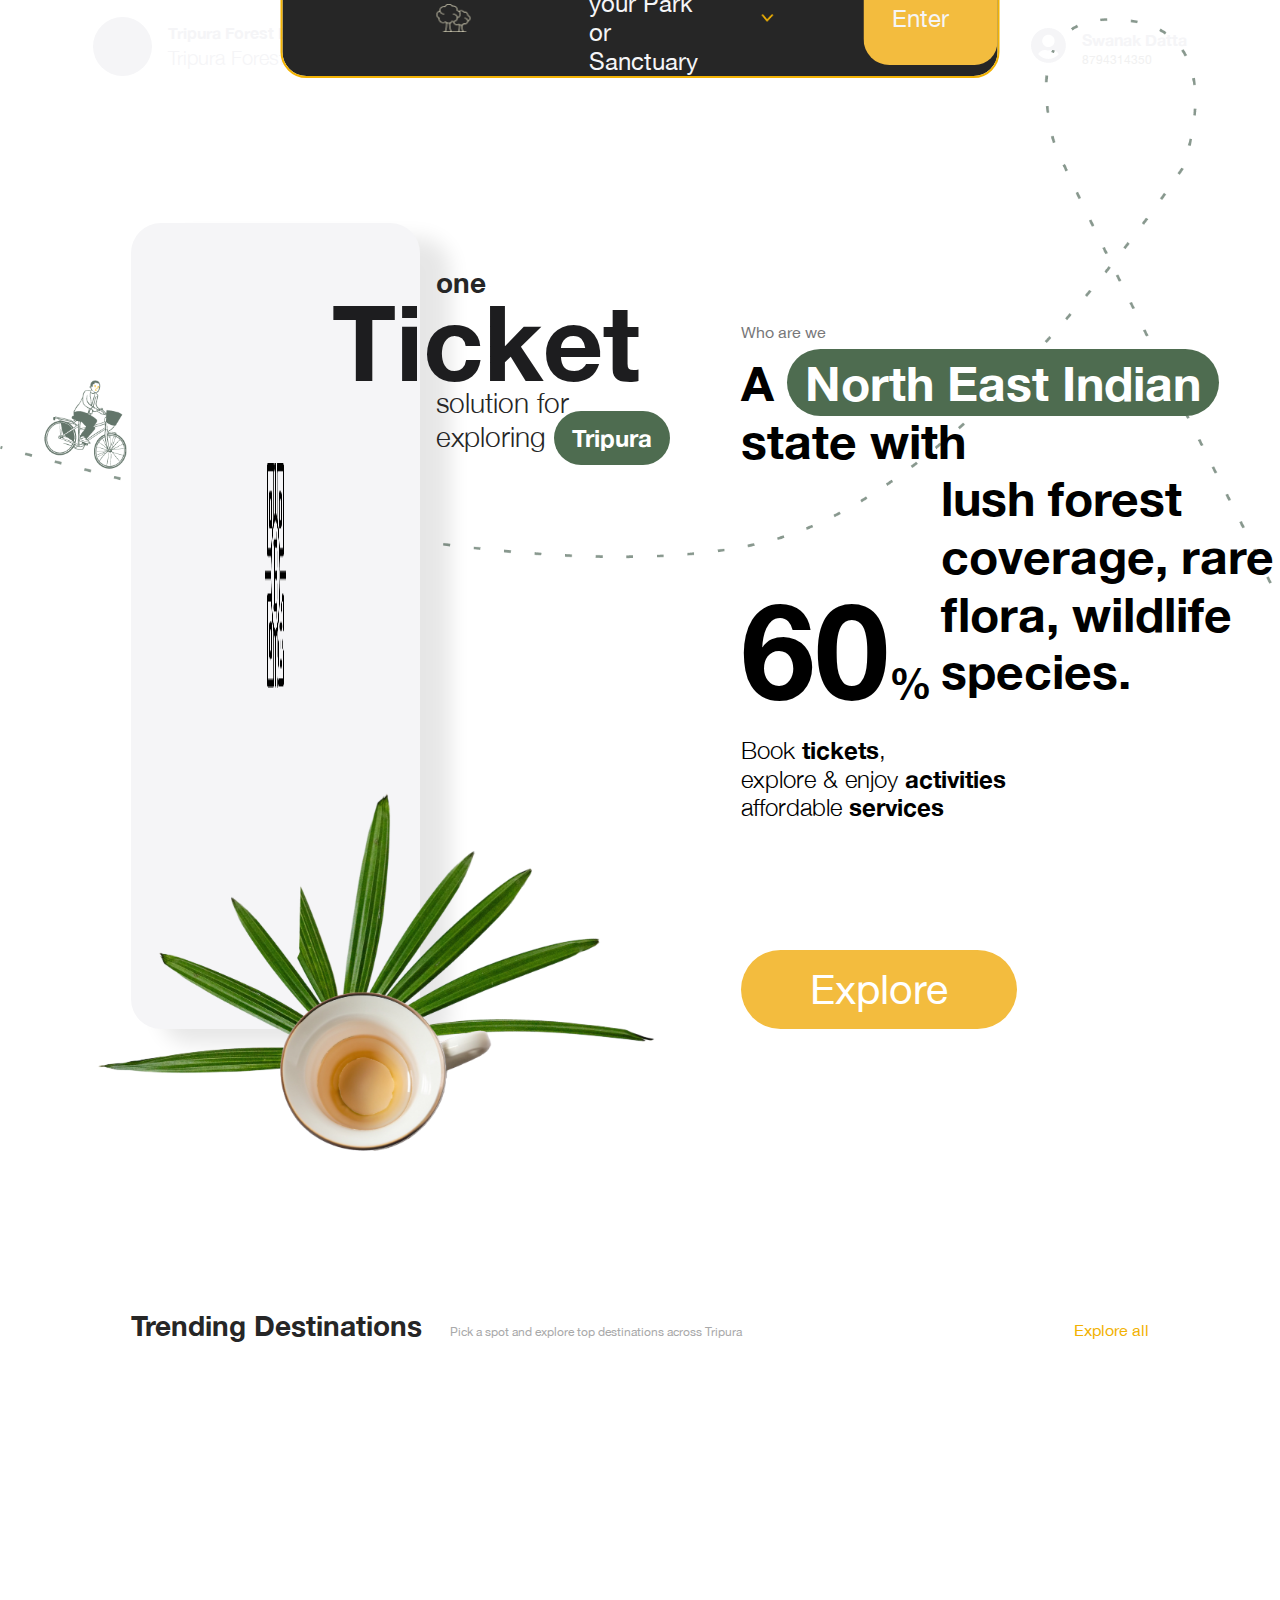
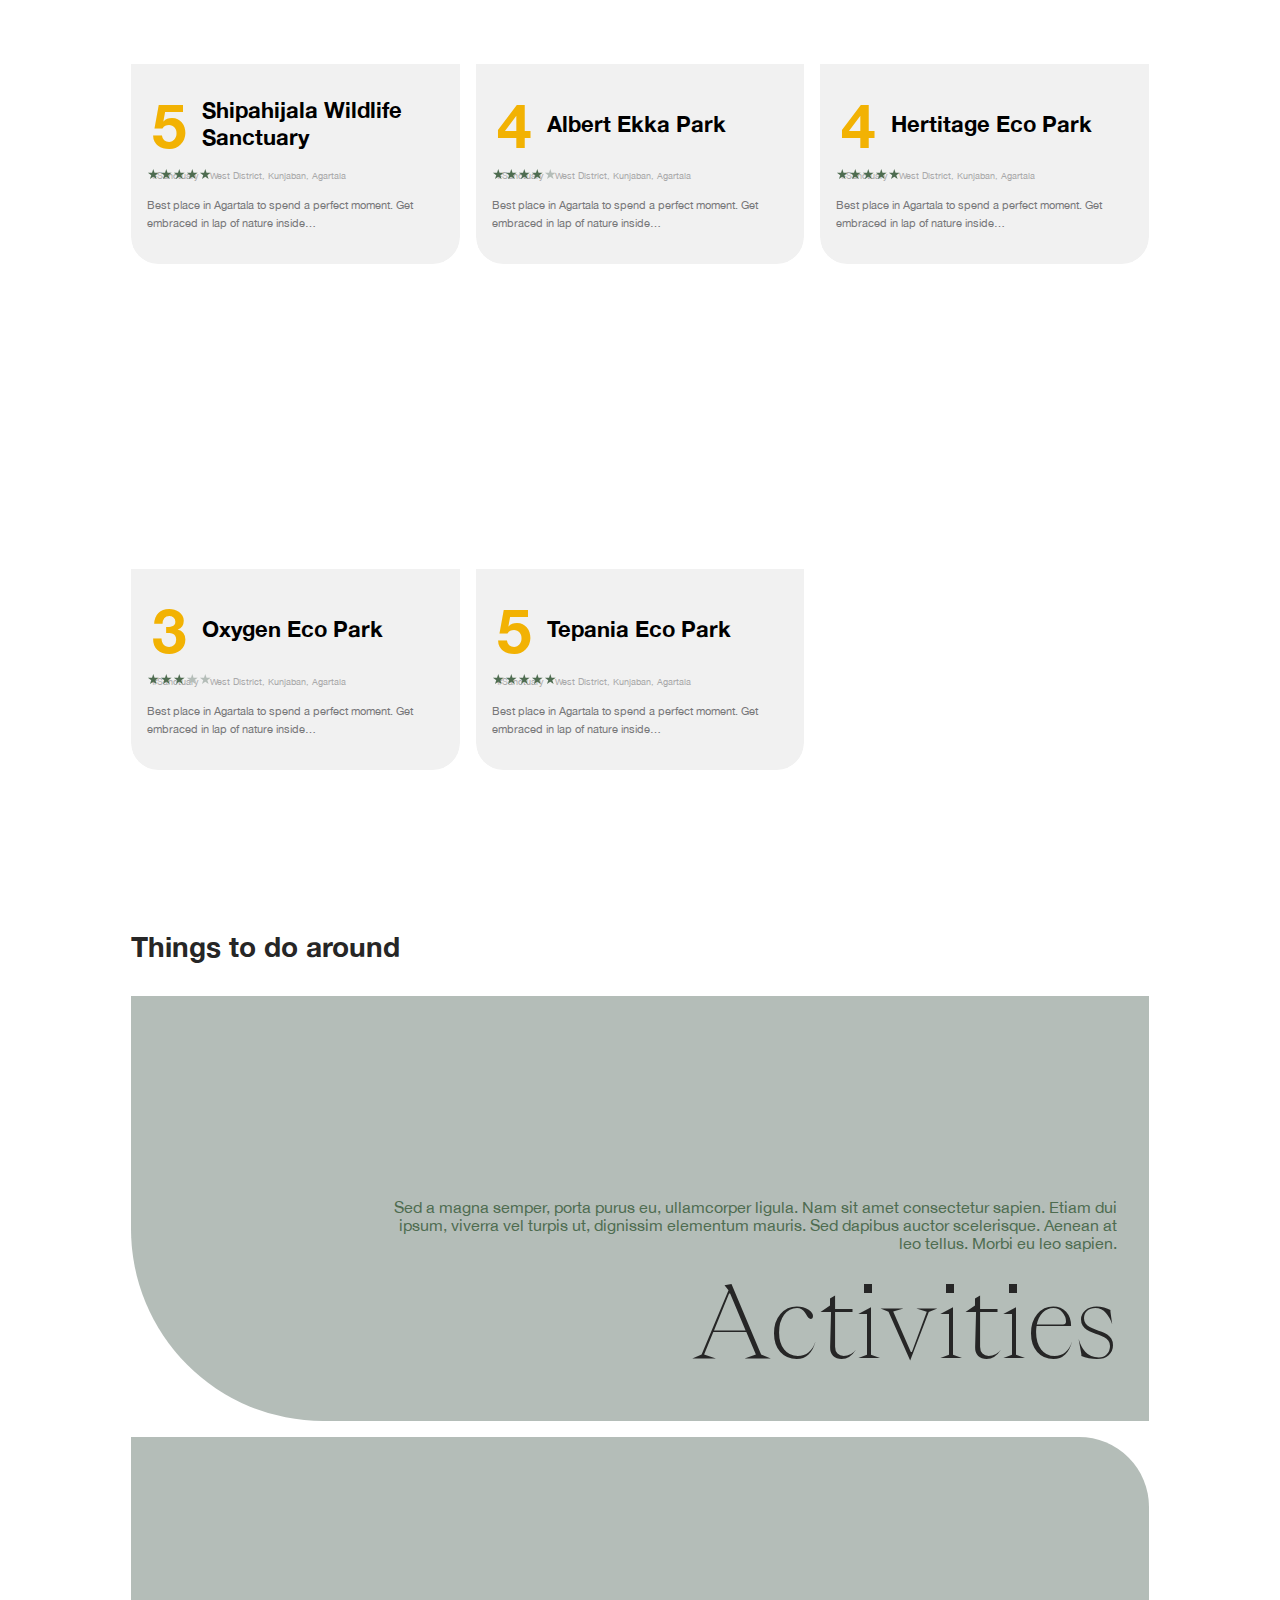
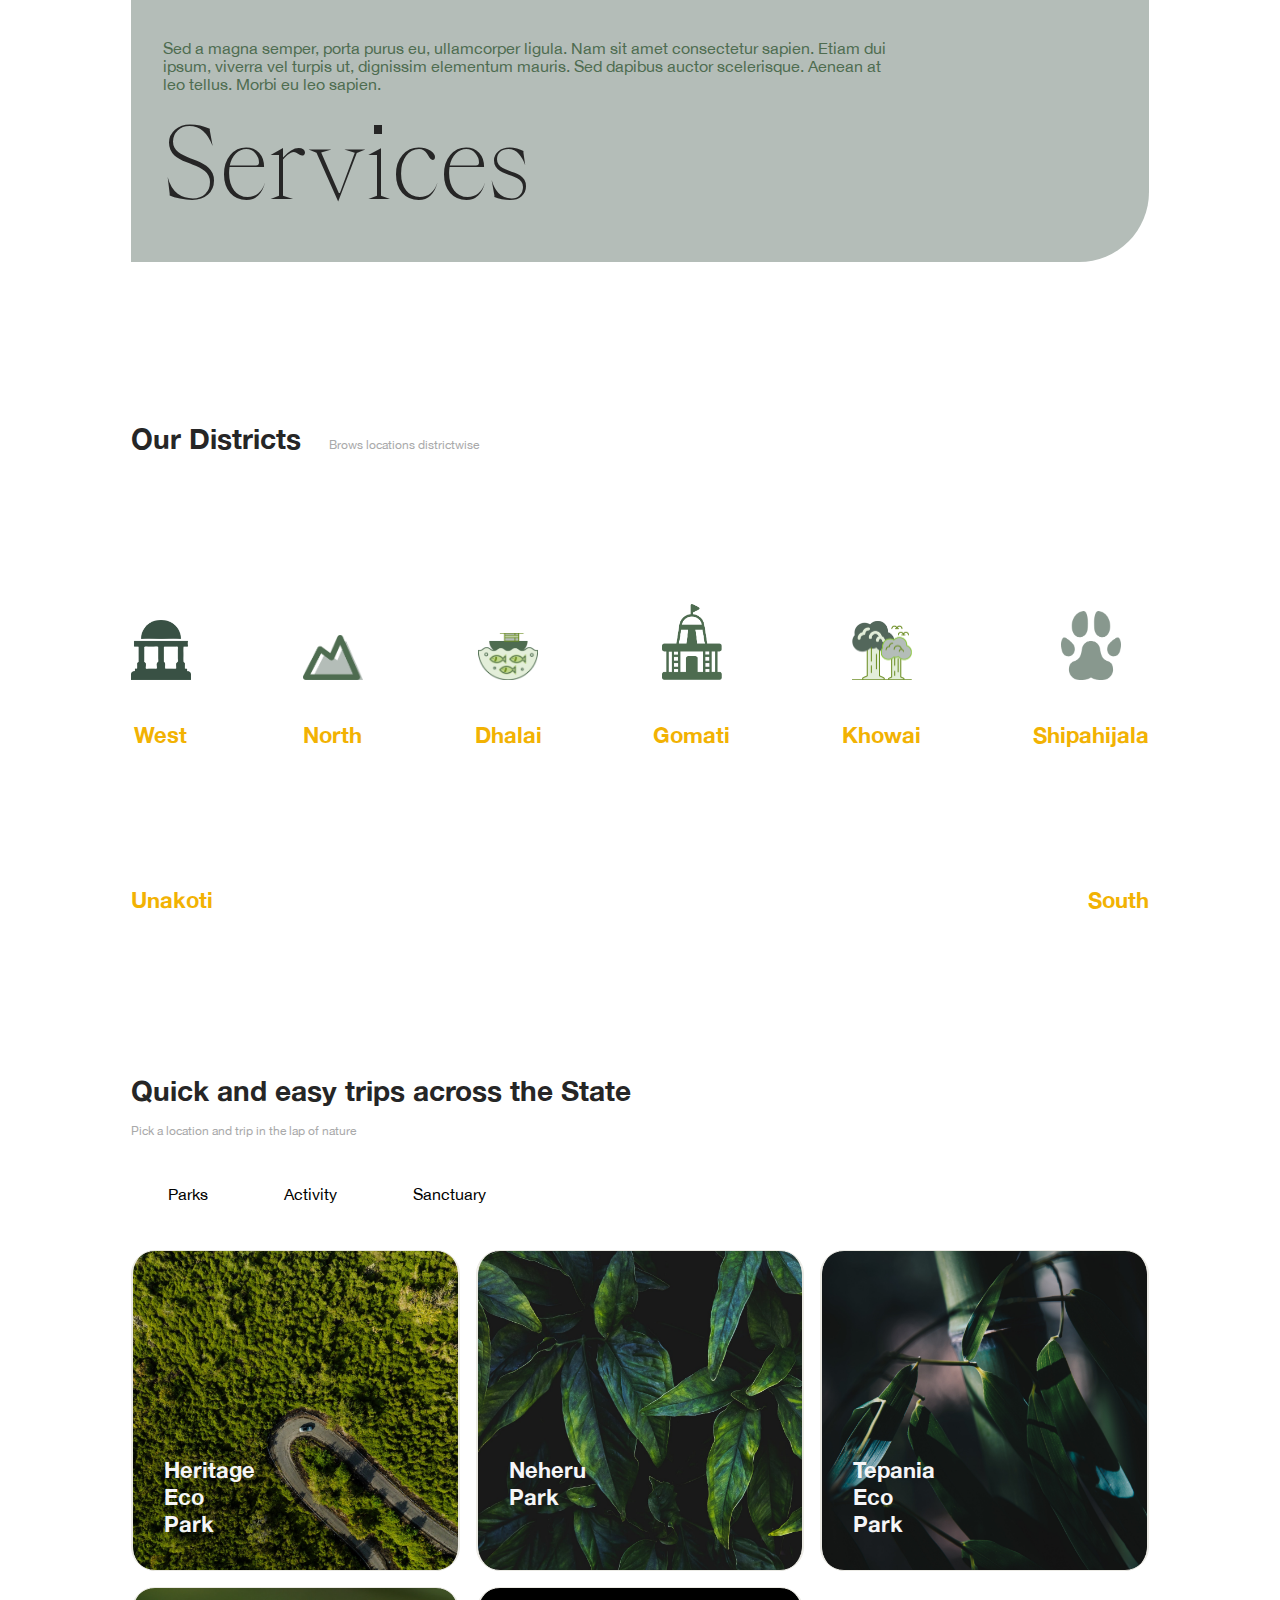
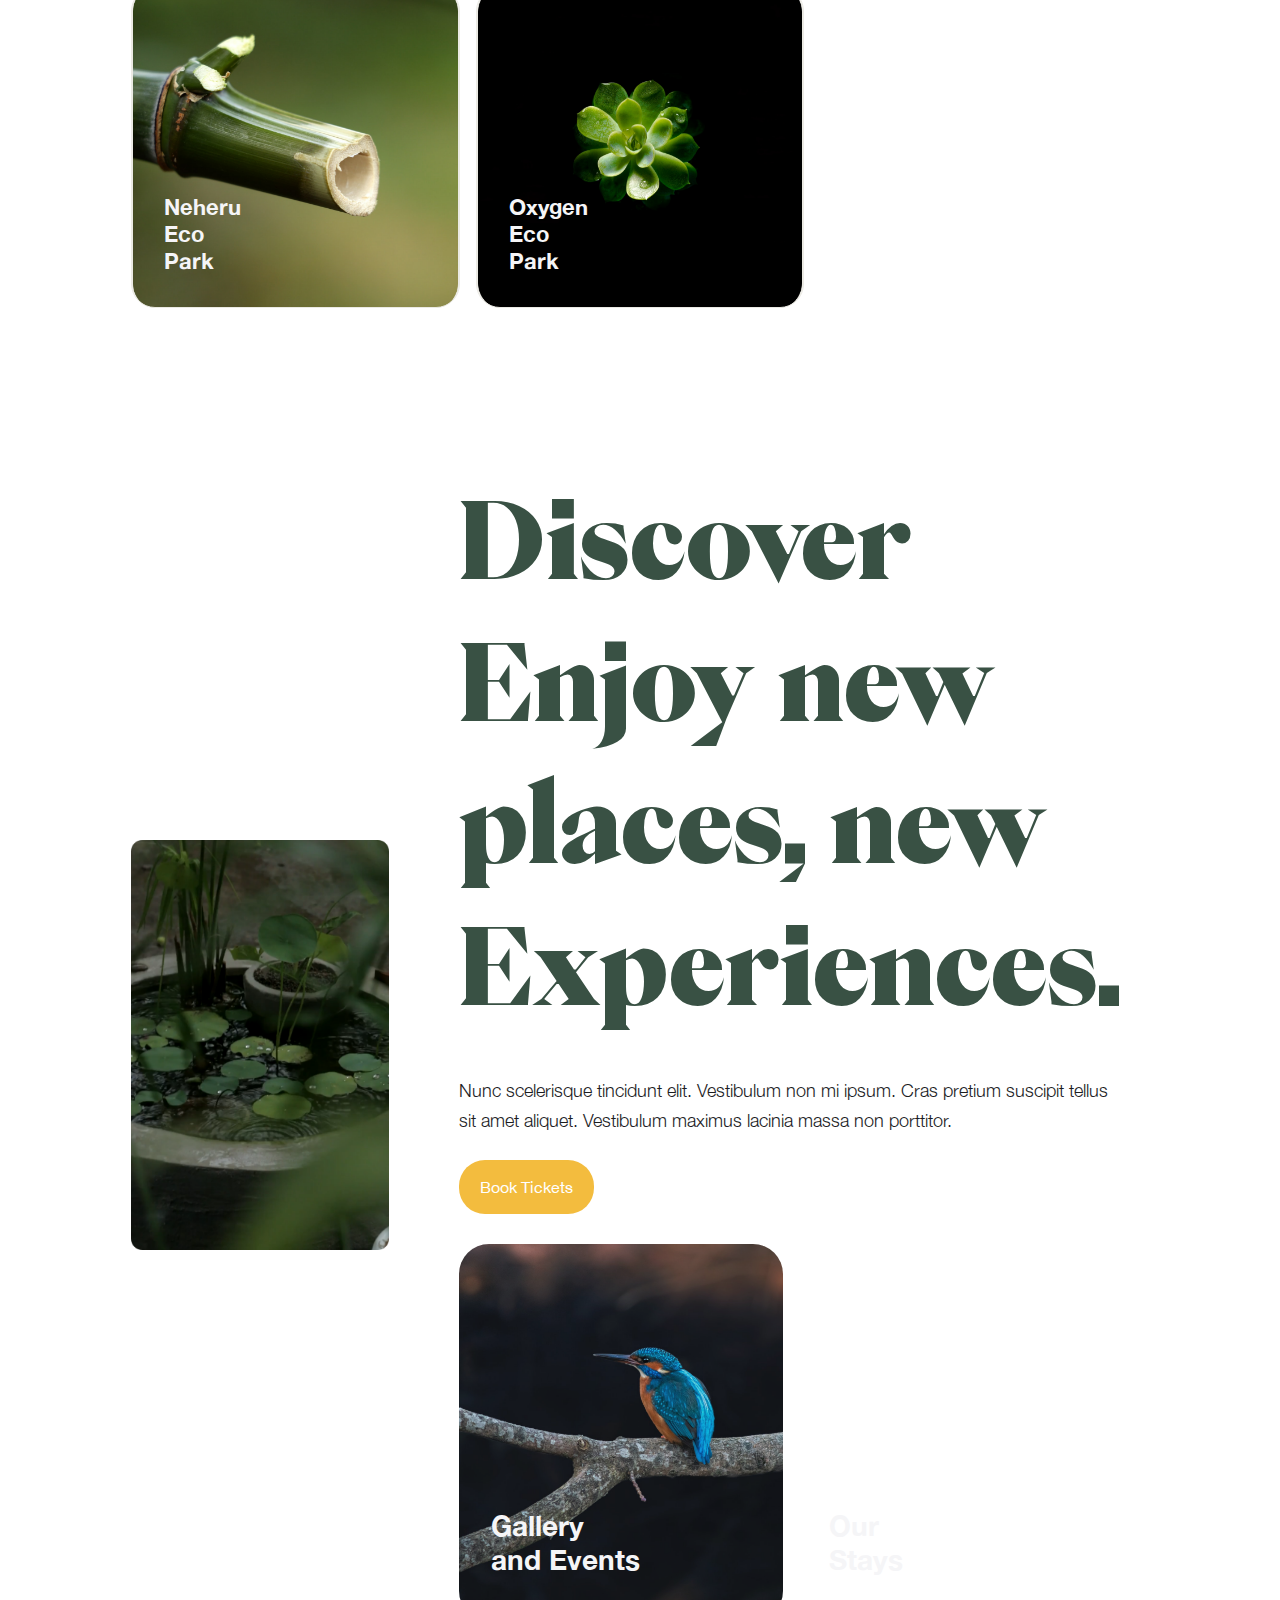
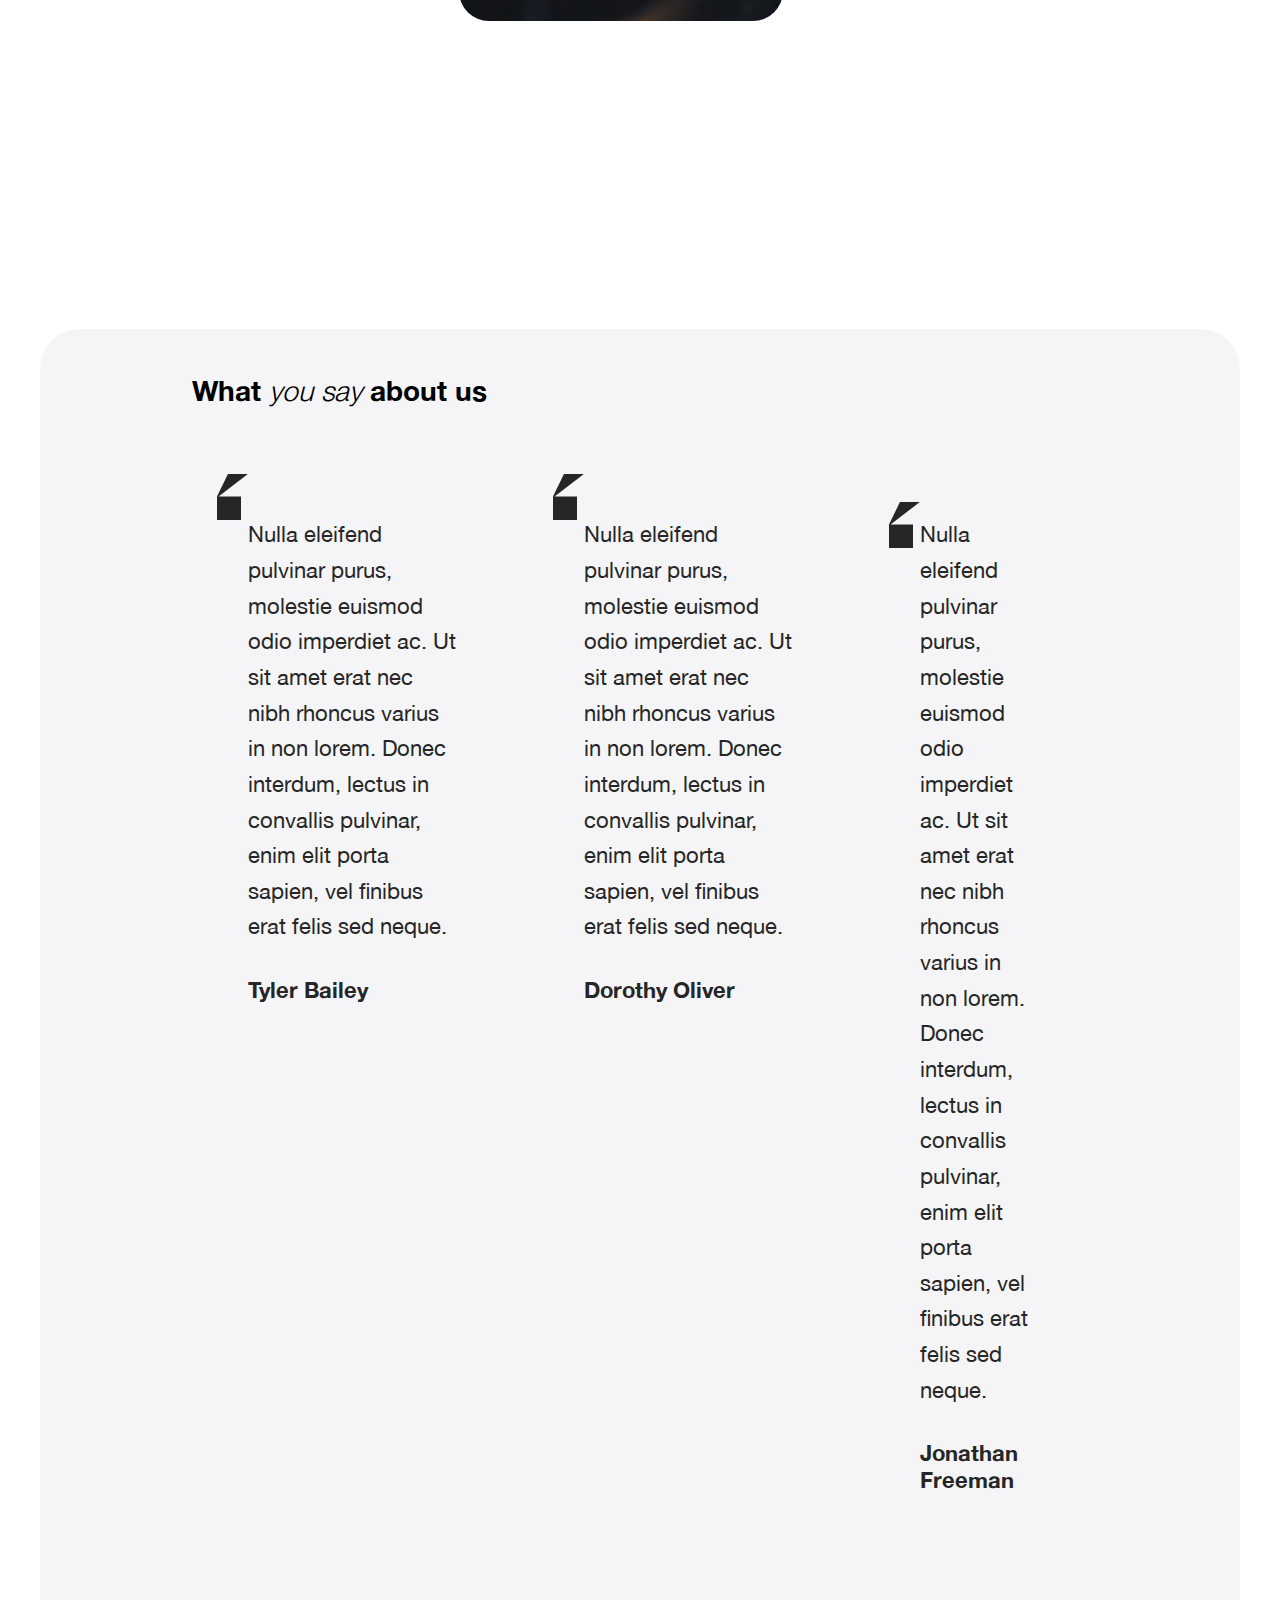
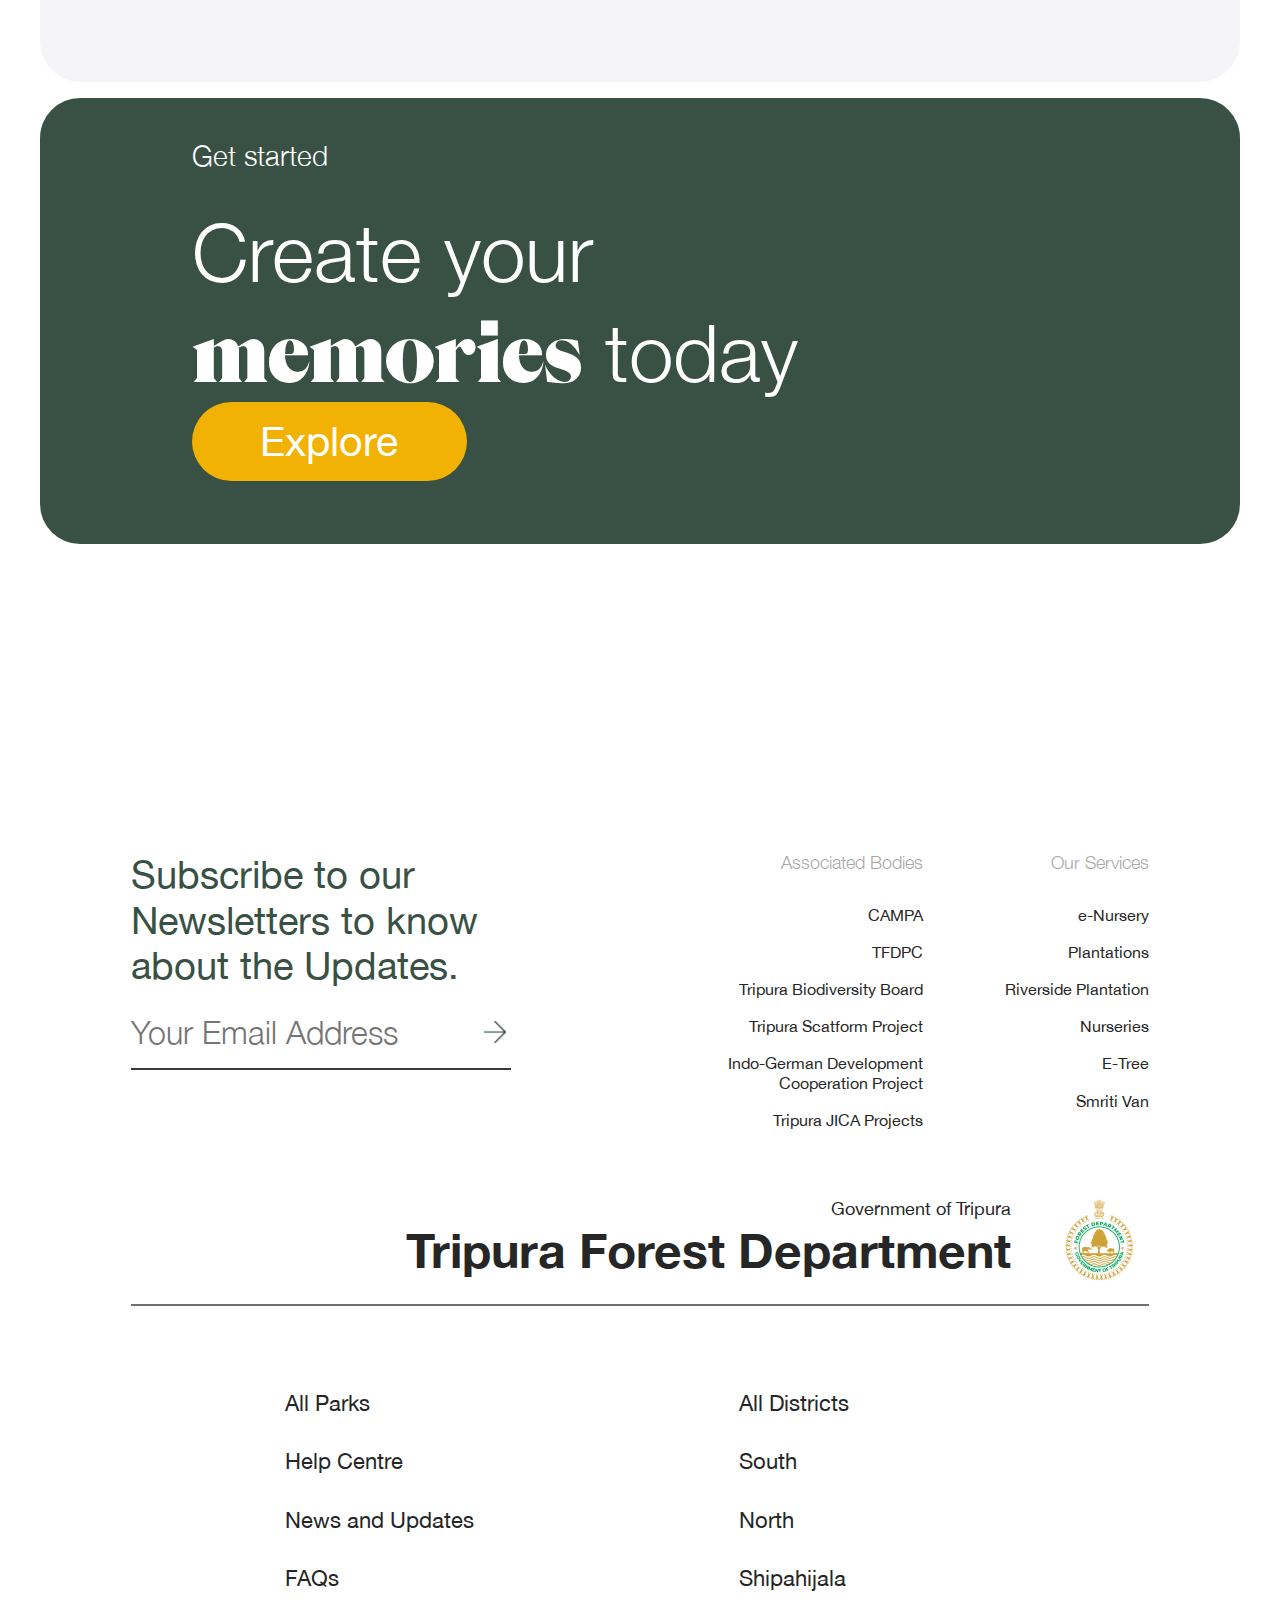
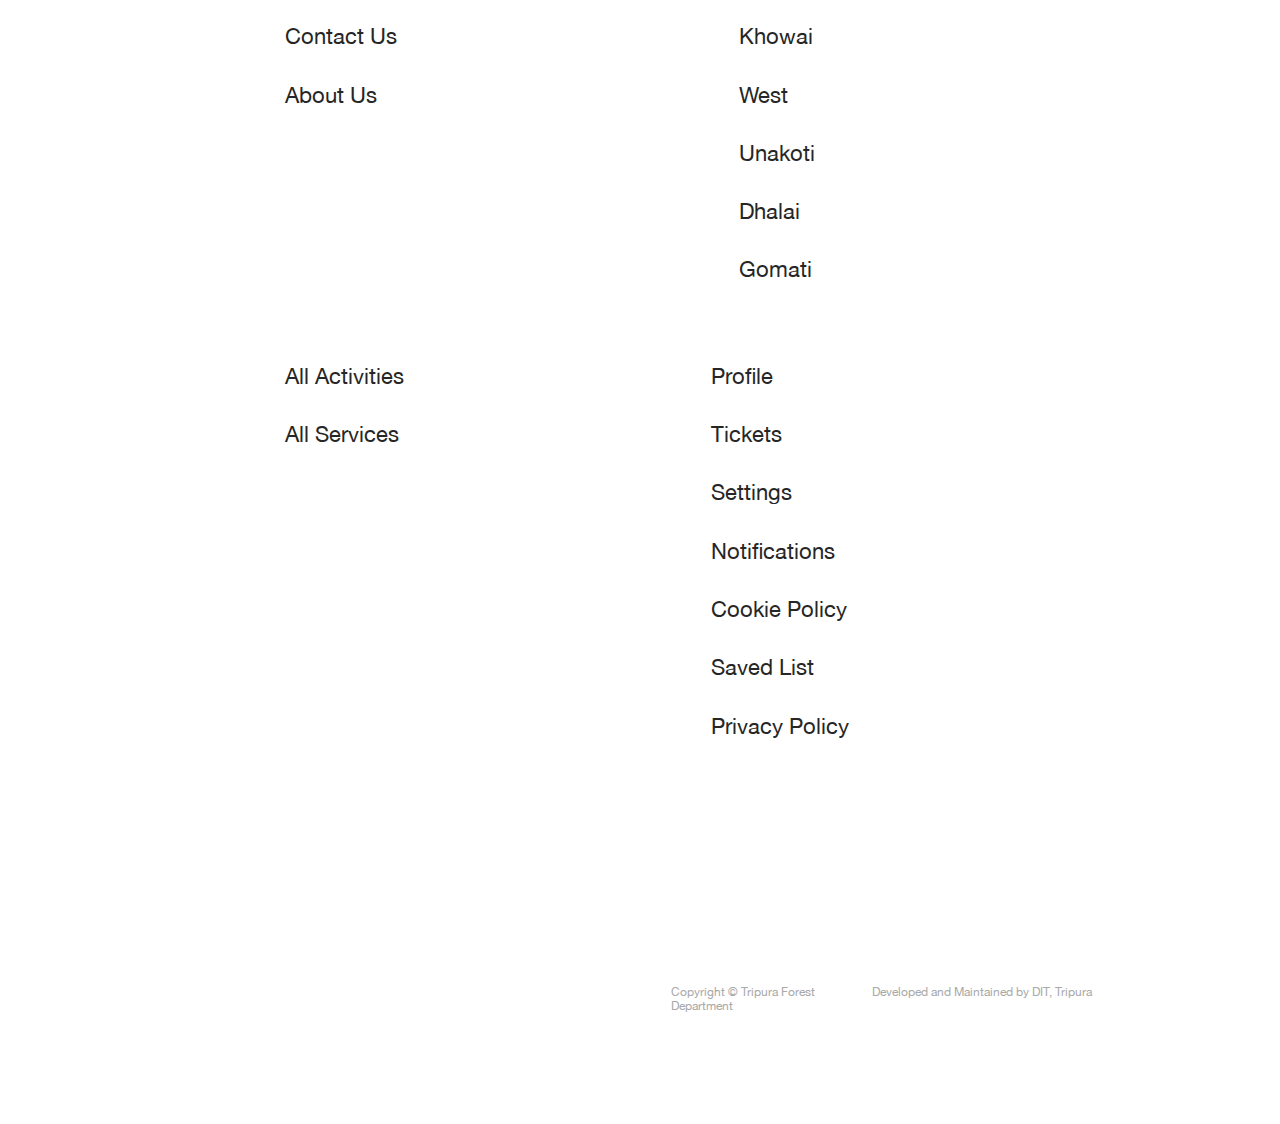
==== commit a92ede1b: "park details page completed & added body class" ====
--- a/index.html
+++ b/index.html
@@ -6,7 +6,7 @@
     <title>Tripura Forest Parks And Sanctuary Booking</title>
     <link rel="stylesheet" href="style.css" />
   </head>
-  <body>
+  <body class="home-page">
     <header id="header">
       <div class="brand">
         <div class="logo-container">
--- a/style.css
+++ b/style.css
@@ -312,6 +312,27 @@
   width: 100%;
 }
 
+#header.inverted {
+  position: relative;
+}
+
+:where(#header.inverted)
+  :where(.brand-name h1, .brand-name h1 + *, .custom-select) {
+  color: var(---1d1d1f) !important;
+}
+
+:where(#header.inverted) :where(.user-name, .user-phone-number) {
+  color: var(---3a3a3c) !important;
+}
+
+:where(#header.inverted) :where(.select-selected)::after {
+  content: url(../assets/images/chevron-down-alt.png) !important;
+}
+
+:where(#header.inverted) :where(img) {
+  filter: invert(1);
+}
+
 .brand {
   display: flex;
   flex-direction: row;
@@ -738,7 +759,8 @@
   padding-block: 80px;
 }
 
-#main > section > [class*="title-container"] {
+#main > section > [class*="title-container"],
+#main > section > * > [class*="title-container"] {
   display: flex;
   flex-direction: row;
   align-items: baseline;
@@ -757,7 +779,8 @@
   color: var(---262626);
 }
 
-#main > section > [class*="title-container"] > small[class*="sub-title"] {
+#main > section > [class*="title-container"] > small[class*="sub-title"],
+#main > section > * > [class*="title-container"] > small[class*="sub-title"] {
   font-size: var(--unnamed-font-size-12);
   color: var(---a9a9aa);
 }
@@ -778,13 +801,15 @@
 
 .trending-destination__card {
   border-radius: 27px;
-  overflow: hidden;
+  overflow: hidden !important;
   display: grid;
   align-content: stretch;
   justify-content: center;
   align-items: stretch;
   justify-items: center;
   grid-template-rows: 289px auto;
+  mask-image: radial-gradient(white, black);
+  -webkit-mask-image: -webkit-radial-gradient(white, black);
 }
 
 .trending-destinations__card-image {
@@ -793,6 +818,12 @@
   width: 100%;
   object-fit: cover;
   object-position: center;
+  transition: transform 150ms ease-in-out;
+  will-change: transform;
+}
+
+.trending-destination__card:hover .trending-destinations__card-image {
+  transform: scale(1.2);
 }
 
 .trending-destinations__card-contents {
@@ -833,7 +864,8 @@
   margin-top: 0.44em;
 }
 
-.trending-destinations__card-rating {
+.trending-destinations__card-rating,
+.park-details__rating-star {
   position: relative;
   appearance: none;
   color: transparent;
@@ -843,7 +875,8 @@
   font-size: 1.5em;
 }
 
-.trending-destinations__card-rating::before {
+.trending-destinations__card-rating::before,
+.park-details__rating-star::before {
   content: "★★★★★";
   position: absolute;
   top: 0;
@@ -875,7 +908,8 @@
 }
 
 #main > section > h2[class*="title"],
-#main > section > [class*="title-container"] > h2[class*="title"] {
+#main > section > [class*="title-container"] > h2[class*="title"],
+#main > section > * > [class*="title-container"] > h2[class*="title"] {
   font-size: var(--unnamed-font-size-28);
   font-weight: 700;
   color: var(---262626);
@@ -1411,3 +1445,450 @@
 }
 
 /* Park Details */
+.park-details {
+  padding: 0 clamp(0.938rem, 0.425rem + 2.563vw, 3.5rem) 77px 0 !important;
+  display: flex;
+  flex-direction: row;
+  flex-wrap: wrap;
+  justify-content: space-between;
+  align-items: stretch;
+  gap: 2rem;
+}
+
+.park-details__image {
+  width: min(800px, 100%);
+  border-bottom-right-radius: 77px;
+  height: fit-content;
+  overflow: hidden;
+}
+
+.park-details__image img {
+  width: 100%;
+  height: 100%;
+  object-fit: cover;
+  object-position: center center;
+}
+
+.park-details__contents {
+  width: min(872px, 100%);
+}
+
+.park-details__name {
+  font-size: var(--unnamed-font-size-105);
+  font-weight: 100;
+  font-family: var(--font-family-pp-eiko);
+  line-height: 1.43em;
+  color: var(---395144);
+}
+
+.park-details__tags {
+  margin-block-start: 45px;
+  display: flex;
+  flex-direction: row;
+  flex-wrap: wrap;
+  justify-content: flex-start;
+  align-items: center;
+  gap: 1rem;
+}
+
+.park-details__tag {
+  font-size: var(--unnamed-font-size-14);
+  line-height: 1.64em;
+  color: var(---f5f5f7);
+  padding: 0.64em 3em;
+  background: var(---4e6c50);
+  border-radius: 46px;
+}
+
+.park-details__rating {
+  margin-block-start: 64px;
+}
+
+.park-details__rating-star {
+  font-size: 2em;
+}
+
+.park-details__rating-link {
+  font-size: var(--unnamed-font-size-11);
+  line-height: 1.5em;
+  text-decoration: none;
+  color: var(---53675b);
+}
+
+.park-details__cta {
+  margin-block-start: 2rem;
+  display: flex;
+  flex-direction: row;
+  flex-wrap: wrap;
+  align-items: flex-start;
+  justify-content: flex-start;
+  gap: 58px;
+}
+
+.park-details__cta-container {
+  background: var(---262626);
+  border: 2px solid var(---f2b203);
+  border-radius: 26px;
+  display: grid;
+  width: min(592px, 100%);
+  grid-template-columns: minmax(130px, 1fr) minmax(300px, 1fr) minmax(
+      126px,
+      1fr
+    );
+}
+
+.park-details__cta-container > *:not(button) {
+  cursor: pointer;
+  color: var(---f0ebce);
+  display: flex;
+  flex-direction: row;
+  flex-wrap: nowrap;
+  justify-content: space-between;
+  align-items: center;
+  margin-block: 33px;
+  font-size: var(--unnamed-font-size-20);
+  font-weight: var(--unnamed-font-weight-300);
+  position: relative;
+}
+
+.park-details__cta-date-container {
+  margin-inline: 30px 13px;
+}
+
+.park-details__cta-date-container::after {
+  content: "";
+  width: 1px;
+  height: calc(100% + 66px);
+  background: var(---f0ebce);
+  position: absolute;
+  left: calc(100% + 13px);
+  top: 50%;
+  transform: translateY(-50%);
+  pointer-events: none;
+}
+
+.park-details__cta-container > *:not(button) > img {
+  max-height: 20px;
+}
+
+.park-details__cta-date-chevron,
+.park-details__cta-person-chevron {
+  height: 11px;
+}
+
+.park-details__cta-person-container {
+  margin-inline: 16px;
+}
+
+.park-details__cta-button {
+  background: var(---f3bc3e);
+  border-radius: 2px 22px 22px 26px;
+  font-size: var(--unnamed-font-size-22);
+  color: var(---f5f5f7);
+}
+
+.park-details__cta-share-link {
+  position: relative;
+  transform: translateY(-50%);
+}
+
+.park-details__text-content {
+  margin-block-start: 56px;
+  width: min(592px, 100%);
+  font-size: var(--unnamed-font-size-18);
+  line-height: 1.67em;
+  color: var(---777779);
+}
+
+.park-activities {
+  display: grid;
+  grid-template-columns: min(600px, 100%) min(400px, 100%);
+  justify-content: space-between;
+  align-items: stretch;
+  justify-items: stretch;
+}
+
+.park-activities__contents-content {
+  margin-block-start: 50px;
+  font-size: var(--unnamed-font-size-22);
+  line-height: 1.62em;
+  color: var(---777779);
+}
+
+.park-activities__contents-btn {
+  font-size: 41px;
+  font-weight: var(--unnamed-font-weight-bold);
+  line-height: 1.2em;
+  color: #ffffff;
+  padding: 0.46em 2.27em;
+  border-radius: 1.12em;
+  background: var(---f3bc3e);
+  margin-block: 3.02em 0.59em;
+}
+
+.park-activities__activities-container {
+  display: flex;
+  flex-direction: column;
+  justify-content: space-between;
+  align-items: flex-end;
+  text-align: end;
+}
+
+.park-activities__activity {
+  display: block;
+  width: 100%;
+  padding-block: 0.625em;
+  font-size: var(--unnamed-font-size-48);
+  font-weight: var(--unnamed-font-weight-bold);
+  line-height: 1.21em;
+  color: var(--unnamed-color-000000);
+  position: relative;
+  z-index: 2;
+  overflow: hidden;
+}
+
+.park-activities__activity + .park-activities__activity {
+  border-block-end: 1px solid var(---395144);
+}
+
+.park-activities__activity:first-child {
+  border-block: 1px solid var(---395144);
+}
+
+.park-highlights {
+  background: var(---395144);
+  color: #fff;
+  padding-block: 96px 54px !important;
+  margin-block: 80px 36px;
+}
+
+.park-highlights__wrapper {
+  display: grid;
+  grid-template-columns: min(744px, 100%) min(592px, 100%);
+  align-content: stretch;
+  justify-content: space-between;
+  align-items: center;
+  justify-items: stretch;
+  gap: 2rem;
+}
+
+.park-highlights__main-highlights-title-container {
+  display: flex;
+  flex-direction: row;
+  align-items: baseline;
+  justify-content: flex-start;
+  gap: 28px;
+}
+
+.park-highlights__main-highlights-title {
+  font-size: var(--unnamed-font-size-28);
+  font-weight: 700;
+}
+
+.park-highlights__main-highlights-sub-title {
+  font-size: var(--unnamed-font-size-12);
+}
+
+.park-highlights__main-highlights-container {
+  margin-block-start: 64px;
+  max-height: 700px;
+  overflow-y: auto;
+  padding-inline-end: 1rem;
+}
+
+.park-highlights__main-highlights {
+  display: flex;
+  flex-direction: column;
+  align-items: stretch;
+  justify-content: center;
+}
+
+.park-highlights__main-highlight {
+  font-size: var(--unnamed-font-size-105);
+  font-weight: var(--unnamed-font-weight-300);
+  line-height: 1.2em;
+  padding-block: 20px;
+}
+
+.park-highlights__main-highlight {
+  border-block-start: 1px solid currentColor;
+}
+
+.park-highlights__main-highlights-container::-webkit-scrollbar {
+  width: 8px;
+}
+
+.park-highlights__main-highlights-container::-webkit-scrollbar-track {
+  background: transparent;
+  width: 1px;
+}
+
+.park-highlights__main-highlights-container::-webkit-scrollbar-thumb {
+  background: transparent;
+  transition: background 150ms linear;
+}
+
+.park-highlights__main-highlights-container:hover::-webkit-scrollbar-thumb {
+  background: var(---88988e);
+}
+
+@media (hover: none) {
+  .park-highlights__main-highlights-container::-webkit-scrollbar-thumb {
+    background: var(---88988e);
+  }
+}
+
+.park-highlights__main-highlights-scroll-icon {
+  align-self: center;
+}
+
+.park-highlights__main-highlights {
+  display: flex;
+  flex-direction: column;
+  align-items: stretch;
+  justify-content: center;
+}
+
+.park-highlights__main-highlights-scroll-icon {
+  align-self: center;
+}
+
+.park-highlights__content {
+  font-size: var(--unnamed-font-size-22);
+  font-weight: var(--unnamed-font-weight-300);
+  line-height: 1.61em;
+}
+
+.park-highlights__btn {
+  background: var(---f3bc3e);
+  font-size: var(--unnamed-font-size-18);
+  font-weight: var(--unnamed-font-weight-bold);
+  line-height: 1.2em;
+  padding: 0.56em 2.61em;
+  border-radius: 2.56em;
+  margin-block-start: 1.33em;
+}
+
+.park-gallery {
+  padding-block-end: 58px !important;
+}
+
+.park-gallery__text-container {
+  display: grid;
+  grid-template-columns: min(840px, 100%) min(592px, 100%);
+  gap: 2rem;
+  align-content: stretch;
+  align-items: baseline;
+  justify-content: space-between;
+}
+
+.park-gallery__heading {
+  position: relative;
+  font-size: 13.19rem;
+  font-weight: var(--unnamed-font-weight-bold);
+  line-height: 1.2em;
+  color: var(---1d1d1f);
+  z-index: 2;
+  padding-inline-start: calc(1.3em / 2);
+}
+
+.park-gallery__heading::after {
+  content: "";
+  position: absolute;
+  width: 1.36em;
+  height: 1.36em;
+  left: 0;
+  top: 50%;
+  background: var(---b4bdb8);
+  transform: translateY(-50%);
+  z-index: -1;
+  pointer-events: none;
+  transition: width 250ms cubic-bezier(0.68, -0.55, 0.27, 1.55);
+  will-change: width;
+}
+
+.park-gallery__heading:hover::after {
+  width: 100%;
+}
+
+.park-gallery__text {
+  font-size: var(--unnamed-font-size-16);
+  line-height: 1.63em;
+  color: var(---777779);
+  transform: translateY(-3em);
+}
+
+.park-gallery__items {
+  padding-block-start: 9px;
+  margin-block-start: 80px;
+  border-top: 4px solid var(---f8d180);
+  position: relative;
+}
+
+.park-gallery__items::after {
+  content: "";
+  position: absolute;
+  left: 70%;
+  bottom: 100%;
+  width: 170px;
+  height: 170px;
+  border-radius: 50%;
+  background: url(/assets/images/gallery-arrow.png) no-repeat center center;
+  background-size: cover;
+  transform: translateY(50%);
+}
+
+.park-gallery__item {
+  display: flex;
+  flex-direction: row;
+  flex-wrap: wrap;
+  justify-content: space-between;
+  align-items: stretch;
+  padding: 80px 110px 23px 30px;
+  border-radius: 102px 0px;
+  background: url(/assets/images/park-galler-bg.png) no-repeat center center;
+  background-size: cover;
+  color: #fff;
+}
+
+.park-gallery__item-left-sec {
+  align-self: end;
+}
+
+.park-gallery__item-left-sub {
+  font-size: var(--unnamed-font-size-12);
+  font-weight: var(--unnamed-font-weight-bold);
+  line-height: 1.17em;
+}
+
+.park-gallery__item-left-title {
+  font-size: var(--unnamed-font-size-28);
+  font-weight: var(--unnamed-font-weight-bold);
+  line-height: 1.21em;
+}
+
+.park-gallery__item-right-sub {
+  font-size: var(--unnamed-font-size-28);
+  font-weight: var(--unnamed-font-weight-300);
+  line-height: 1.46em;
+}
+
+.park-gallery__item-right-title {
+  font-size: var(--unnamed-font-size-34);
+  font-weight: var(--unnamed-font-weight-bold);
+  line-height: 1.21em;
+}
+
+.park-gallery__item-right-btn {
+  margin-block: 0.72em 1.78em;
+  background: var(---f2b203);
+  border-radius: 2.56em;
+  font-size: var(--unnamed-font-size-18);
+  font-weight: var(--unnamed-font-weight-bold);
+  line-height: 1.22em;
+  padding: 0.56em 2.22em;
+}
+
+.park-details-page .trips {
+  padding-block-start: 58px !important;
+}
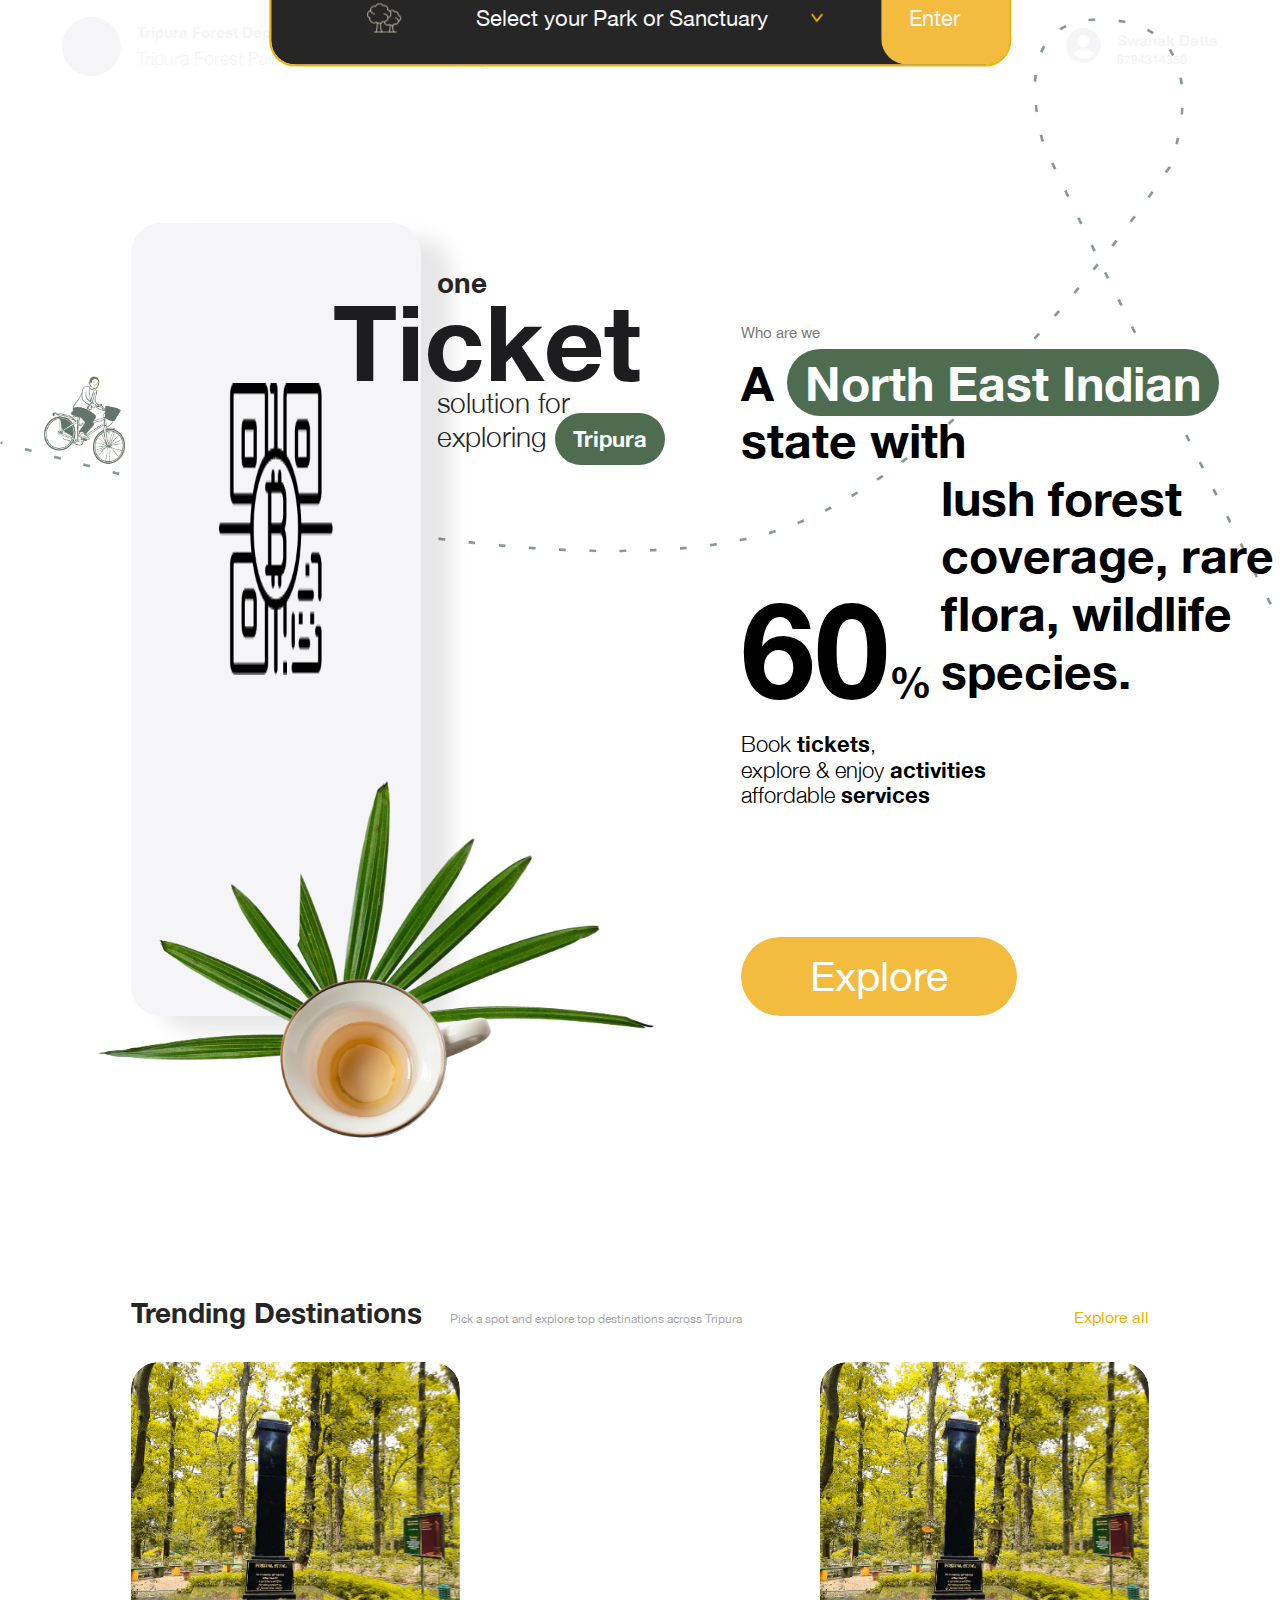
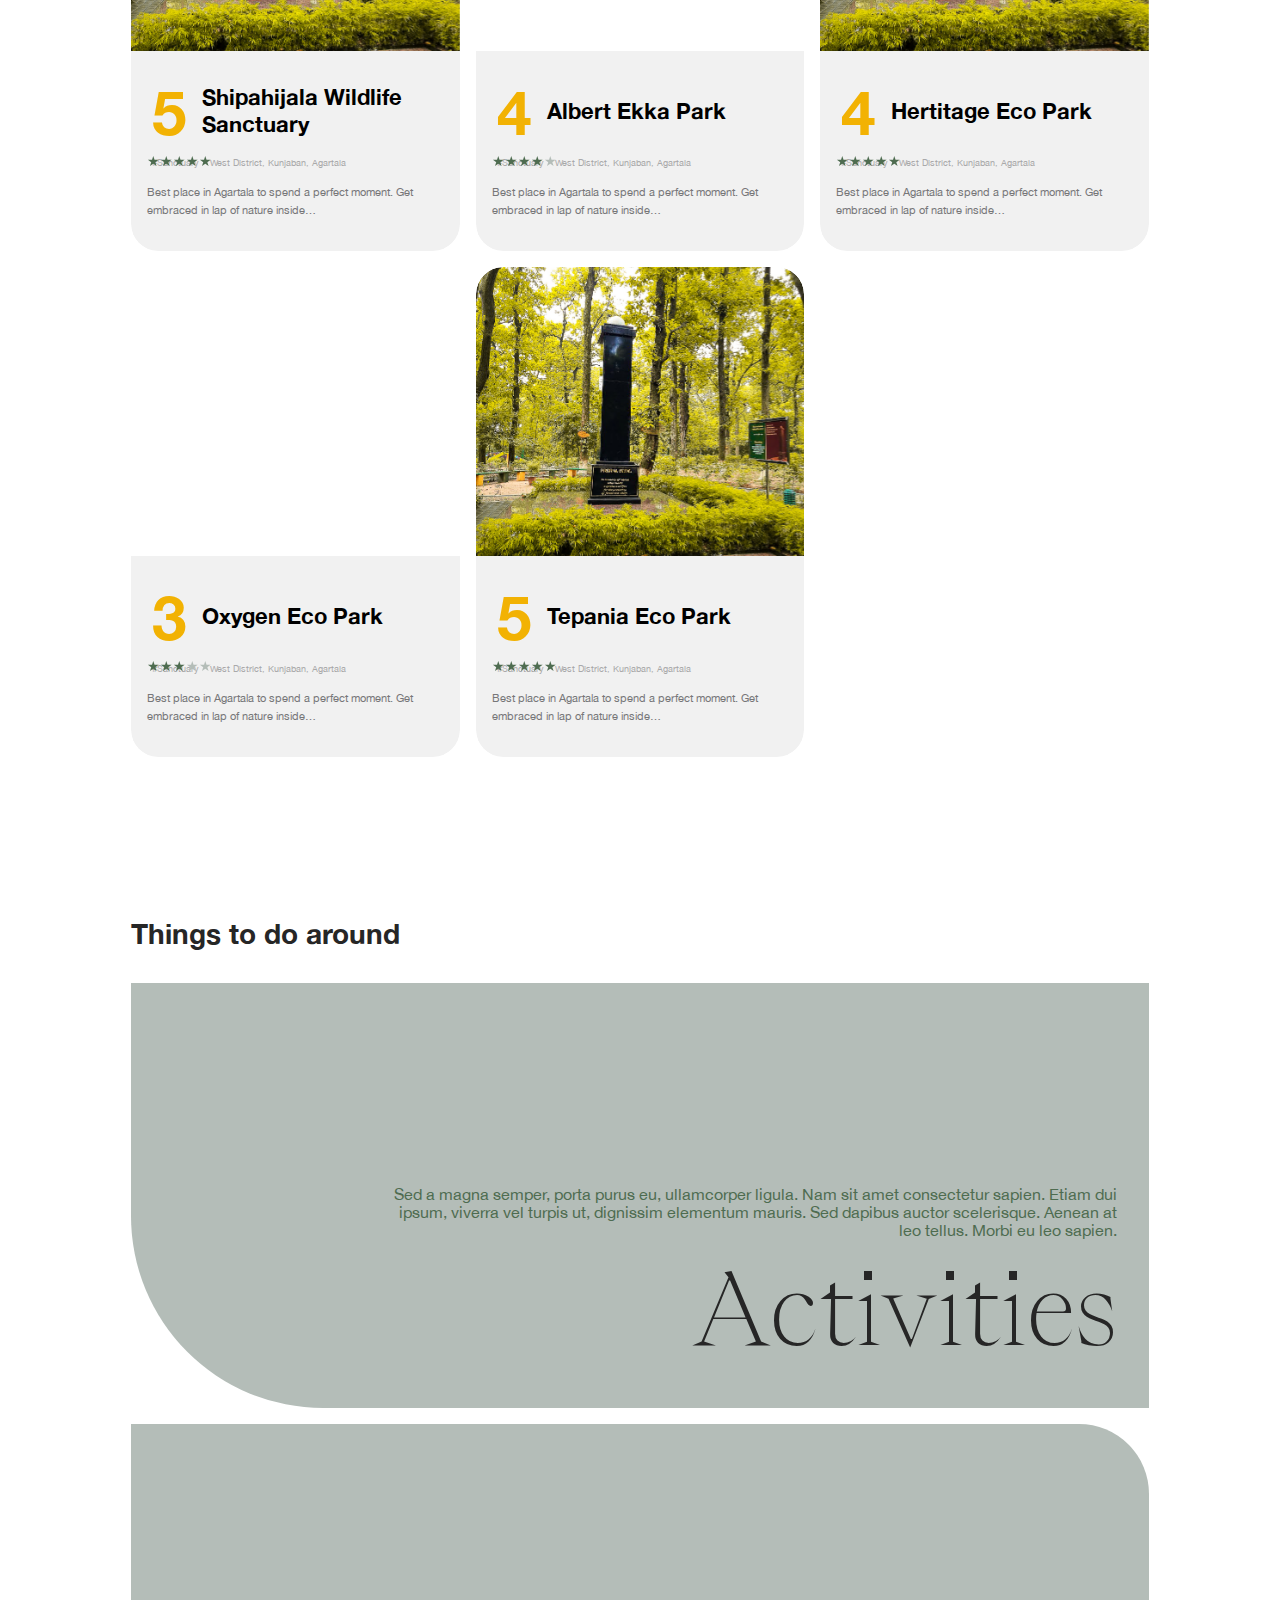
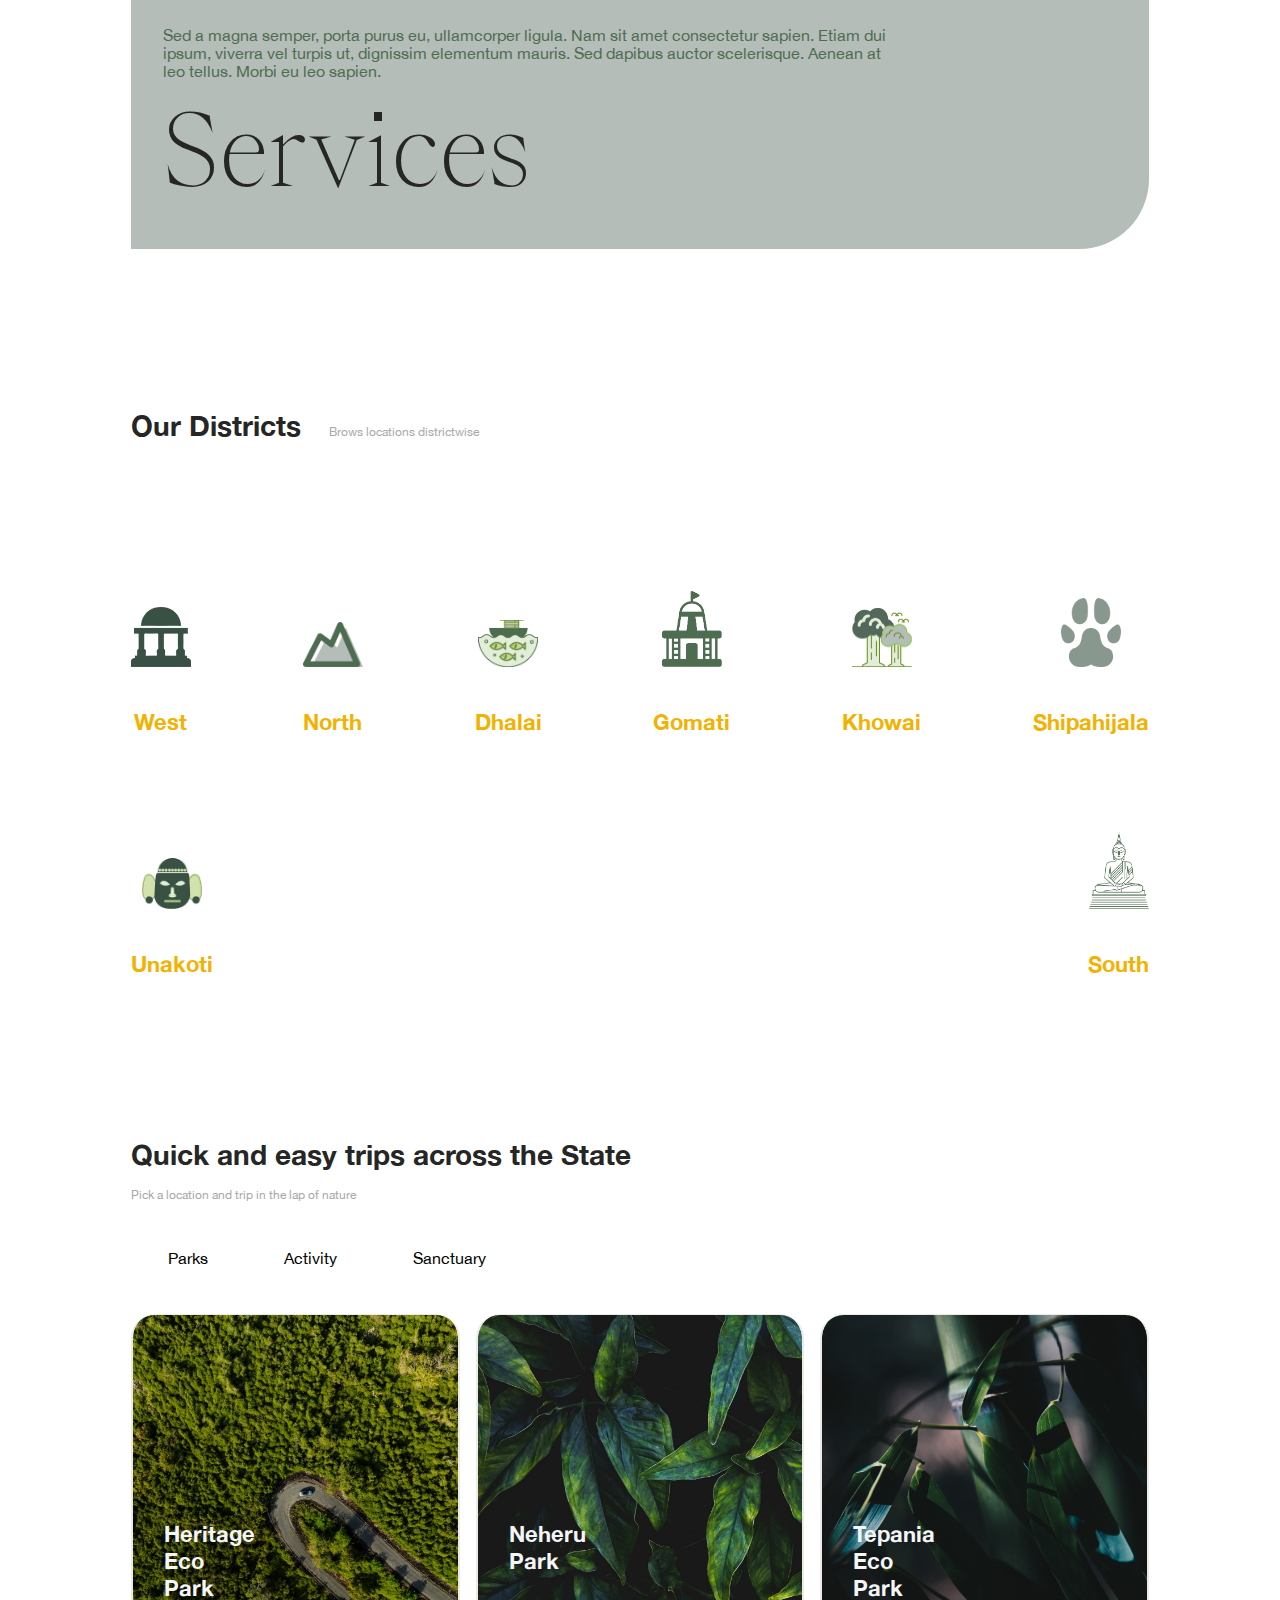
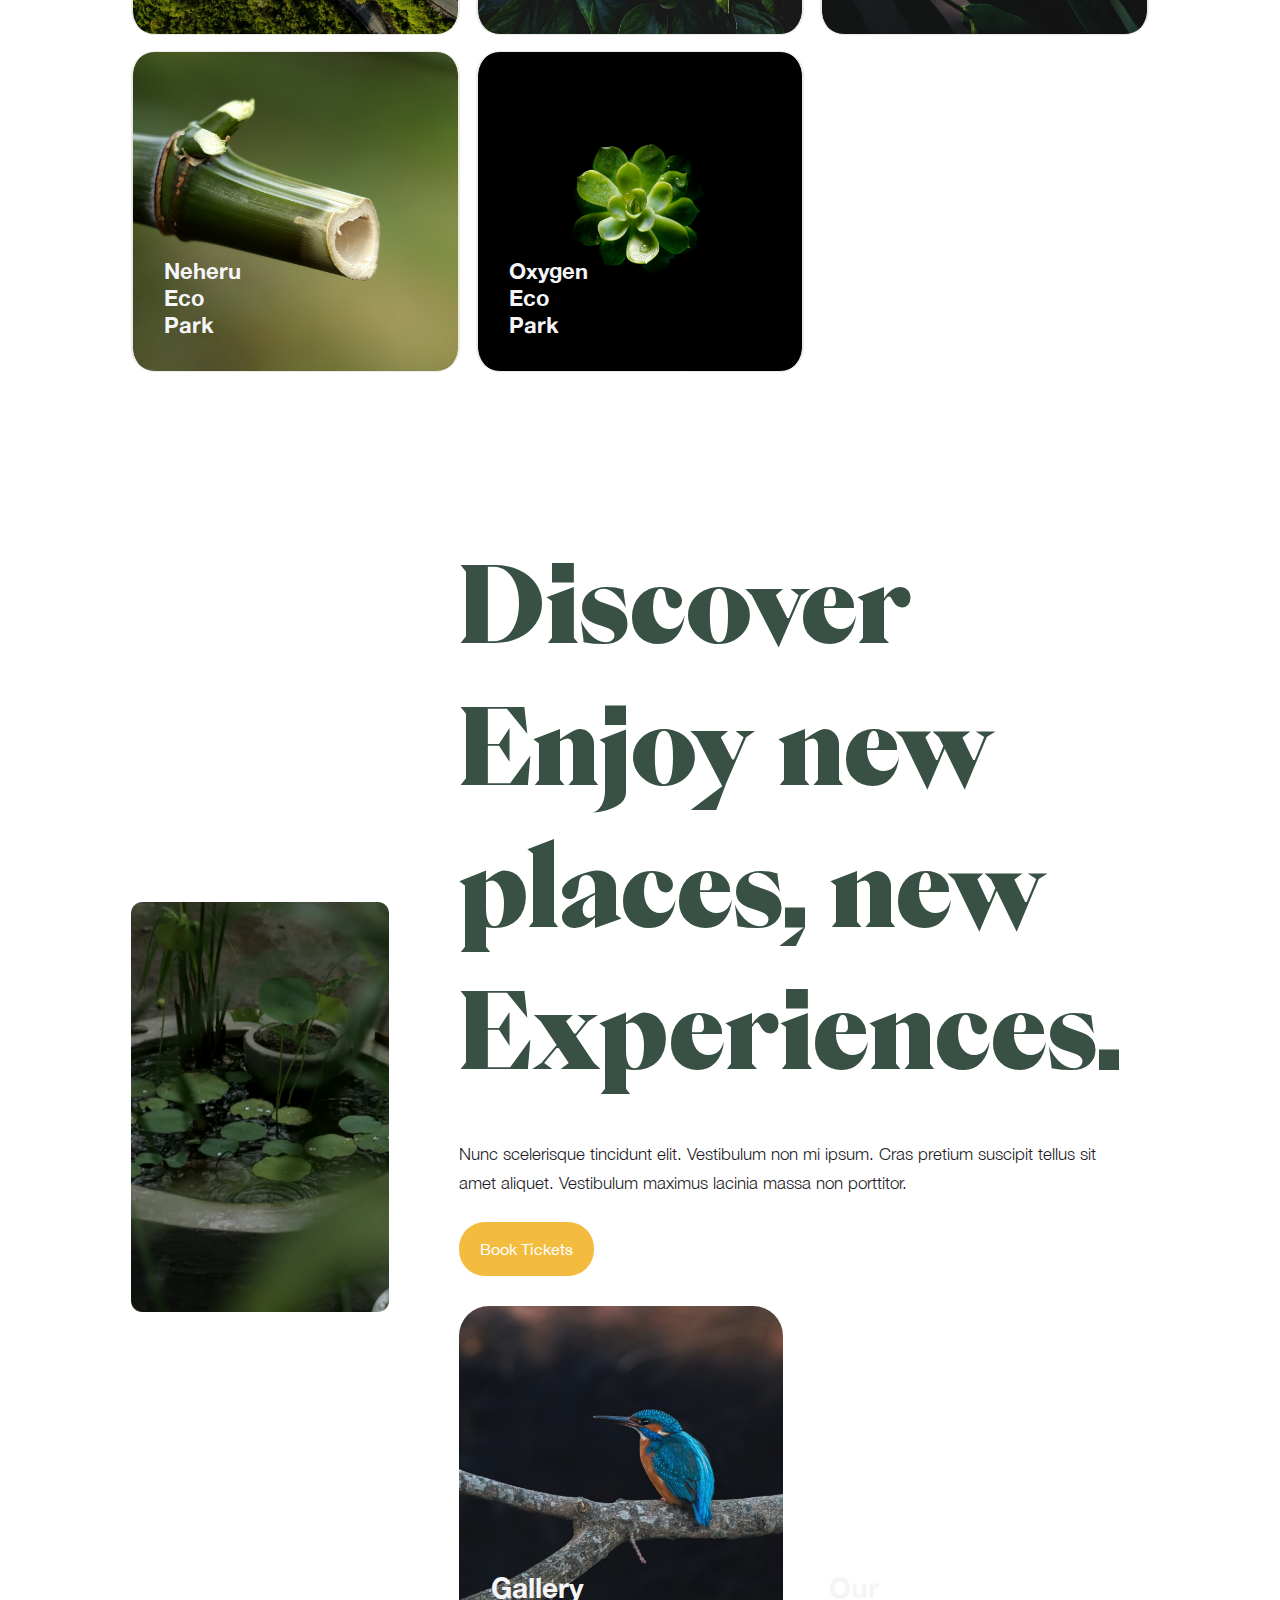
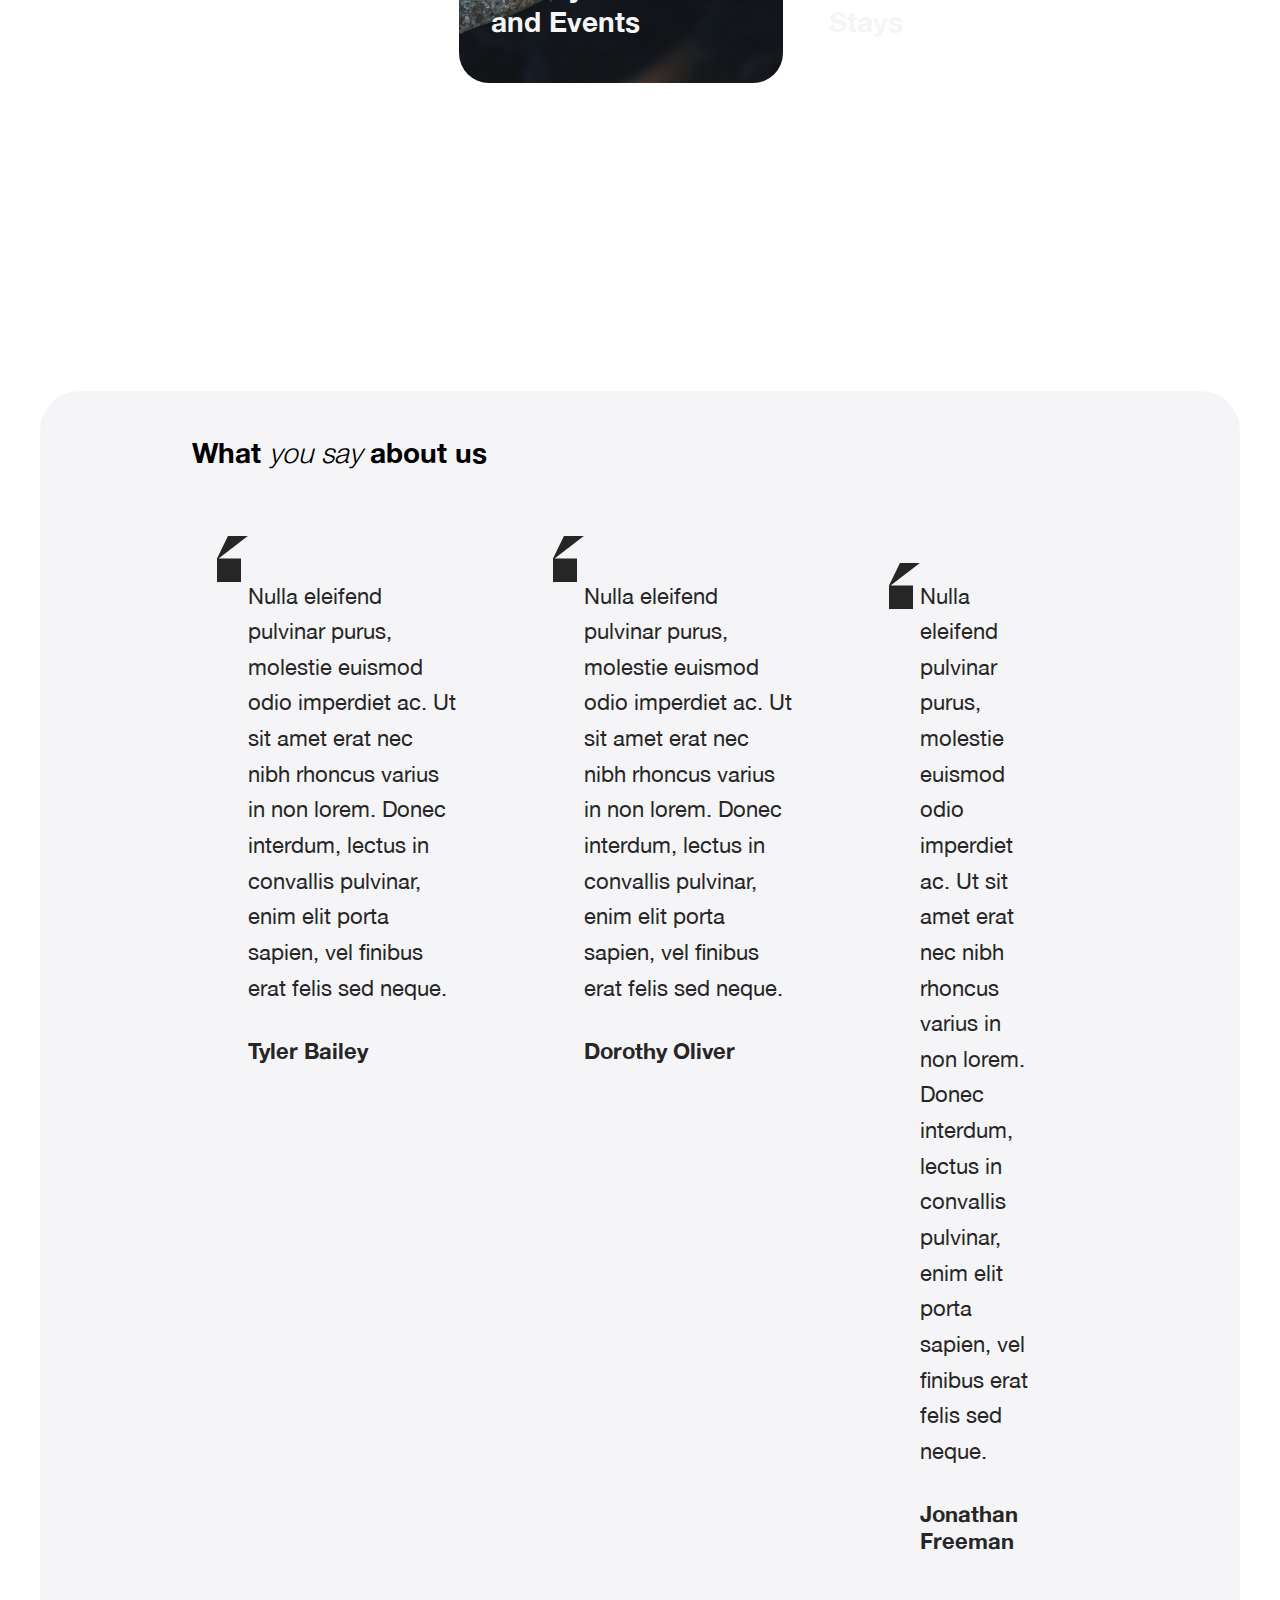
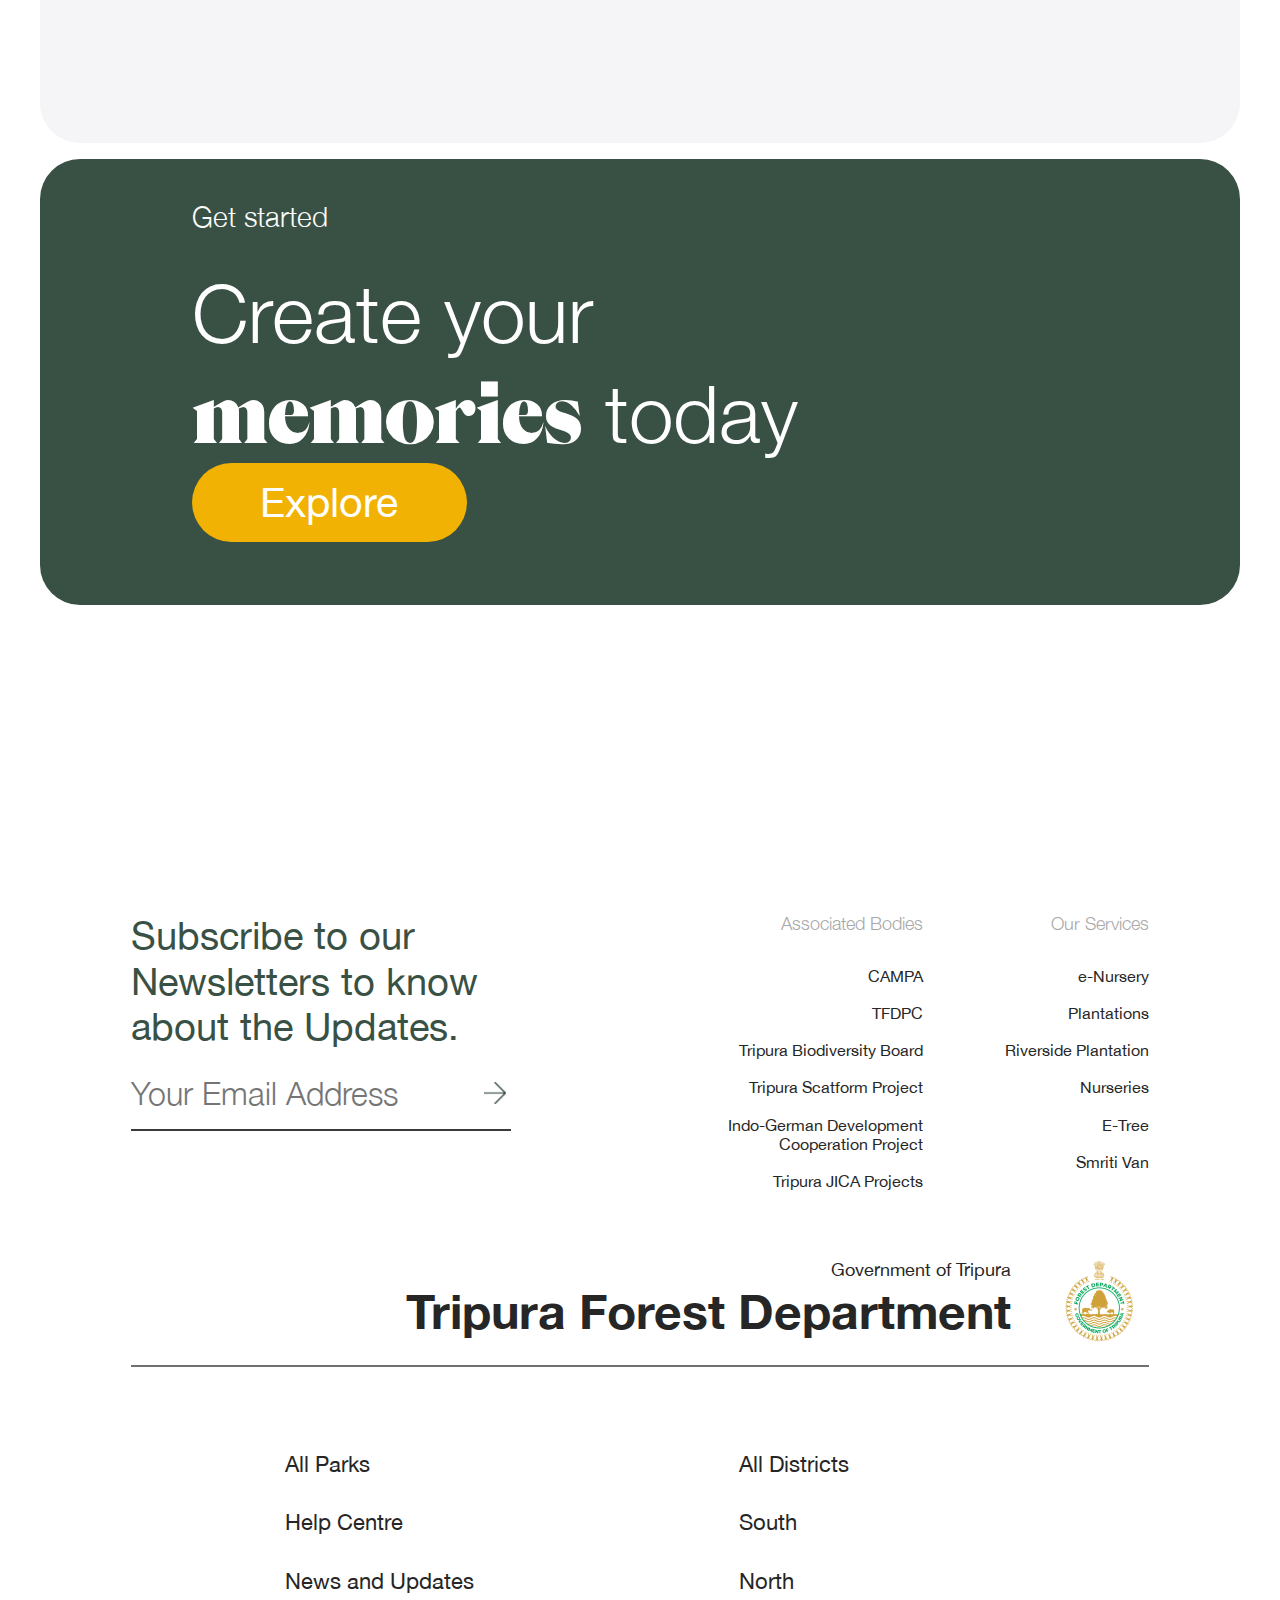
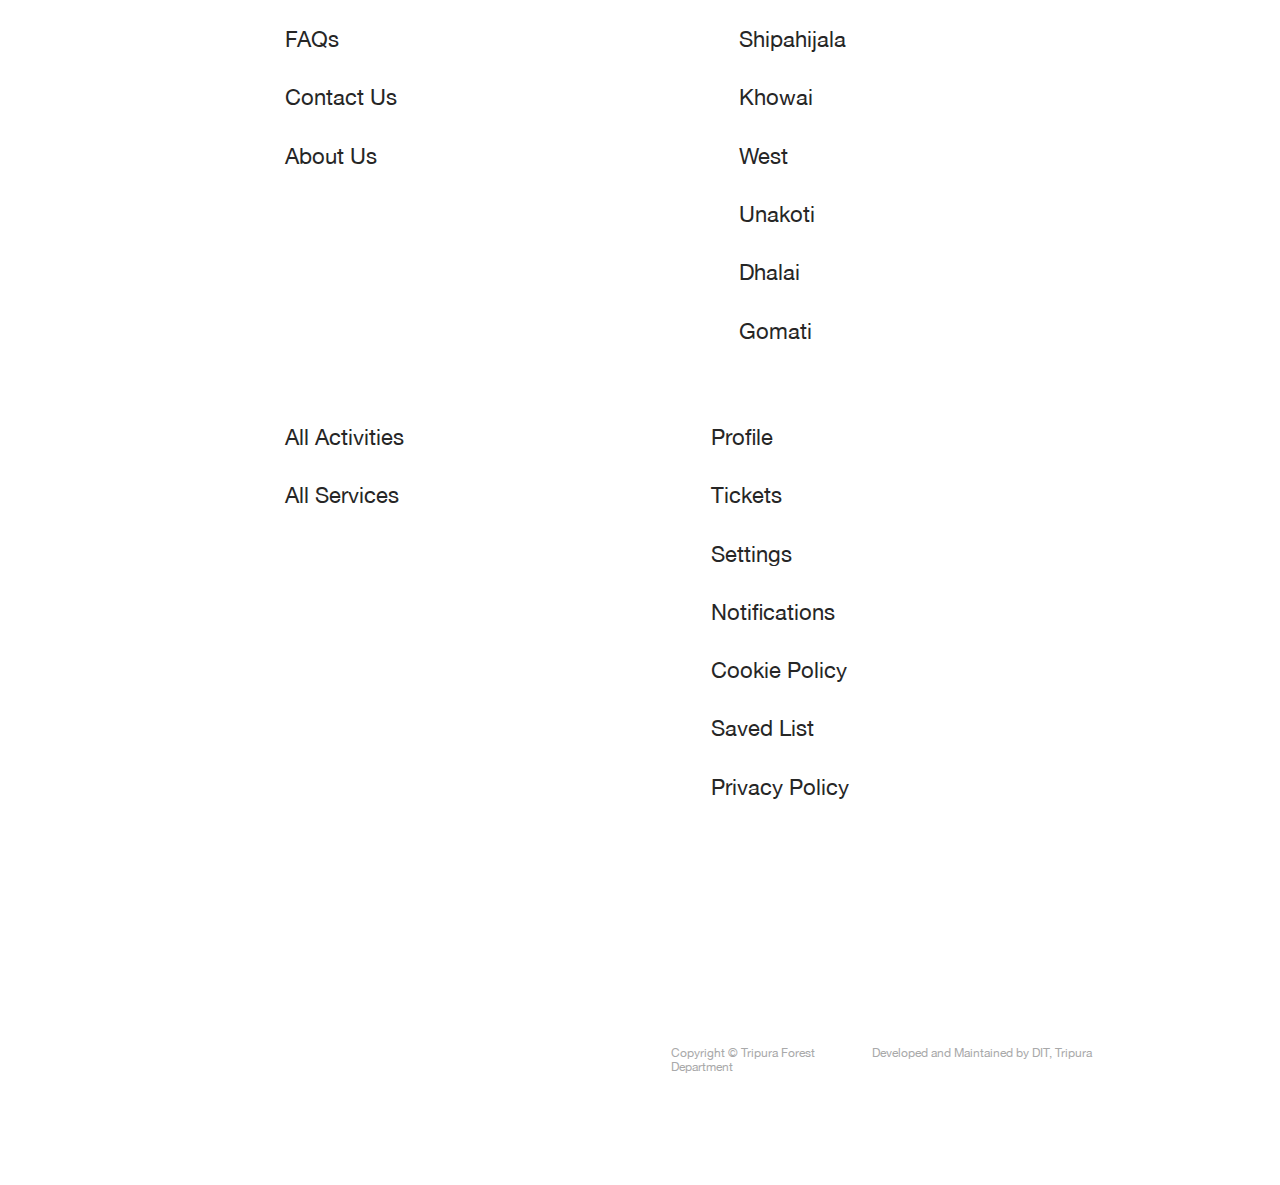
==== commit 5244b17e: "feat: Added park selection func" ====
--- a/index.html
+++ b/index.html
@@ -1,847 +1,648 @@
 <!DOCTYPE html>
 <html lang="en">
-  <head>
-    <meta charset="UTF-8" />
-    <meta name="viewport" content="width=device-width, initial-scale=1.0" />
-    <title>Tripura Forest Parks And Sanctuary Booking</title>
-    <link rel="stylesheet" href="style.css" />
-  </head>
-  <body class="home-page">
-    <header id="header">
-      <div class="brand">
-        <div class="logo-container">
-          <img
-            fetchpriority="high"
-            src="../assets/images/logo.png"
-            alt="Tripura Forest Department"
-          />
-        </div>
-        <div class="brand-name">
-          <h1>Tripura Forest Department</h1>
-          <p>Tripura Forest Parks and Sanctuaries Booking</p>
-        </div>
-      </div>
-      <div class="header-right-col">
-        <div class="currency-selector-container">
-          <div class="custom-select">
-            <select class="select-hidden" name="currency-selector">
-              <option value="1" selected>INR ( ₹ )</option>
-              <option value="2">USD ( $ )</option>
-            </select>
-            <div class="select-selected">INR ( ₹ )</div>
-            <div class="select-arrow"></div>
-            <ul class="select-items">
-              <li data-value="1">INR ( ₹ )</li>
-              <li data-value="2">USD ( $ )</li>
-            </ul>
-          </div>
-        </div>
-        <div class="notification-container">
+
+<head>
+  <meta charset="UTF-8" />
+  <meta name="viewport" content="width=device-width, initial-scale=1.0" />
+  <title>Tripura Forest Parks And Sanctuary Booking</title>
+  <link rel="stylesheet" href="style.css" />
+</head>
+
+<body class="home-page">
+  <header id="header">
+    <div class="brand">
+      <div class="logo-container">
+        <img fetchpriority="high" src="../assets/images/logo.png" alt="Tripura Forest Department" />
+      </div>
+      <div class="brand-name">
+        <h1>Tripura Forest Department</h1>
+        <p>Tripura Forest Parks and Sanctuaries Booking</p>
+      </div>
+    </div>
+    <div class="header-right-col">
+      <div class="currency-selector-container">
+        <div class="custom-select">
+          <select class="select-hidden" name="currency-selector">
+            <option value="1" selected>INR ( ₹ )</option>
+            <option value="2">USD ( $ )</option>
+          </select>
+          <div class="select-selected">INR ( ₹ )</div>
+          <div class="select-arrow"></div>
+          <ul class="select-items">
+            <li data-value="1">INR ( ₹ )</li>
+            <li data-value="2">USD ( $ )</li>
+          </ul>
+        </div>
+      </div>
+      <div class="notification-container">
+        <a href="#">
+          <img src="../assets/images/notifications.png" alt="Notifications" />
+        </a>
+      </div>
+      <div class="tickets-container">
+        <a href="#">
+          <img src="../assets/images/ticket.png" alt="Tickets" />
+        </a>
+      </div>
+      <div class="user-details-container">
+        <div class="user-image">
           <a href="#">
-            <img src="../assets/images/notifications.png" alt="Notifications" />
+            <img src="../assets/images/user-circle.png" alt="Swanak Datta" />
           </a>
         </div>
-        <div class="tickets-container">
-          <a href="#">
-            <img src="../assets/images/ticket.png" alt="Tickets" />
-          </a>
-        </div>
-        <div class="user-details-container">
-          <div class="user-image">
-            <a href="#">
-              <img src="../assets/images/user-circle.png" alt="Swanak Datta" />
-            </a>
-          </div>
-          <div class="user-details">
-            <p class="user-name">Swanak Datta</p>
-            <small class="user-phone-number">8794314350</small>
-          </div>
-        </div>
-      </div>
-    </header>
-    <main id="main">
-      <section class="home-banner">
-        <img
-          fetchpriority="high"
-          src="../assets/images/home-banner.png"
-          alt=""
-        />
-      </section>
-      <section class="park-selection-container">
-        <div class="park-selection-wrapper">
-          <img
-            decoding="async"
-            loading="lazy"
-            src="../assets/images/park-selection-icon.png"
-            alt=""
-            class="search-icon"
-          />
-          <p class="park-selection-text">Select your Park or Sanctuary</p>
-          <img
-            decoding="async"
-            loading="lazy"
-            src="../assets/images/park-dropdown-icon.png"
-            alt=""
-            class="park-selection-chevron"
-          />
-          <button class="park-selection-btn" type="submit">Enter</button>
-        </div>
-      </section>
-      <section class="cta-section">
-        <div class="cta-section__graphics">
-          <h2 class="cta-section__text">
-            <span class="top-text">one</span>
-            <span class="middle-text">Ticket</span>
-            <span class="bottom-text"
-              >solution for exploring&nbsp;<label class="bg-green"
-                >Tripura</label
-              ></span
-            >
-          </h2>
-          <div class="cta-section__card">
-            <img
-              decoding="async"
-              loading="lazy"
-              src="../assets/images/cta-qr.png"
-              alt=""
-              class="cta-card__image"
-            />
-          </div>
-          <img
-            decoding="async"
-            loading="lazy"
-            src="../assets/images/cta-image.png"
-            alt=""
-            class="cta-section__image"
-          />
-        </div>
-        <div class="cta-section__content">
-          <small>Who are we</small>
-          <h2 class="cta-main__content">
-            A <span class="bg-green">North East Indian</span> state with
-            <span class="cta-focused">60<sub>%</sub></span>
-            <span class="cta-main__content-end"
-              >lush forest coverage, rare flora, wildlife species.</span
-            >
-          </h2>
-          <p class="cta-main__sub-content">
-            Book <strong>tickets</strong>,
-            explore&nbsp;&&nbsp;enjoy&nbsp;<strong>activities</strong>
-            affordable <strong>services</strong>
-          </p>
-          <button class="cta-section__btn bg-yellow">Explore</button>
-        </div>
-      </section>
-      <section class="trending-destinations section-inline-padding">
-        <div class="trending-destinations__title-container">
-          <h2 class="trending-destinations__title">Trending Destinations</h2>
-          <small class="trending-destinations__sub-title"
-            >Pick a spot and explore top destinations across Tripura</small
-          >
-          <a href="#" class="trending-destinations__explore-link"
-            >Explore all</a
-          >
-        </div>
-        <div class="trending-destinations__cards">
-          <div class="trending-destination__card">
-            <img
-              decoding="async"
-              loading="lazy"
-              src="../assets/images/td-1.jpg"
-              alt="Shipahijala Wildlife Sanctuary"
-              class="trending-destinations__card-image"
-            />
-            <div class="trending-destinations__card-contents">
-              <div class="trending-destinations__card-top-row">
-                <span class="trending-destinations__card-no">5</span>
-                <a href="#" class="trending-destinations__card-title">
-                  Shipahijala Wildlife Sanctuary
-                </a>
-              </div>
-              <div class="trendig-destinations__card-bottom-row">
-                <div class="trending-destinations__card-specs">
-                  <meter
-                    class="trending-destinations__card-rating"
-                    min="0"
-                    max="5"
-                    value="5"
-                    title="5 out of 5 stars"
-                    style="--percent: calc(5 / 5 * 100%)"
-                  >
-                    5 out of 5
-                  </meter>
-                  <p class="trending-destinations__card-tags">#Sanctuary</p>
-                  <p class="trending-destinations__card-location">
-                    West District, Kunjaban, Agartala
-                  </p>
-                </div>
-                <p class="trending-destinations__card-content">
-                  Best place in Agartala to spend a perfect moment. Get embraced
-                  in lap of nature inside…
+        <div class="user-details">
+          <p class="user-name">Swanak Datta</p>
+          <small class="user-phone-number">8794314350</small>
+        </div>
+      </div>
+    </div>
+  </header>
+  <main id="main">
+    <section class="home-banner">
+      <img fetchpriority="high" src="../assets/images/home-banner.png" alt="" />
+    </section>
+    <section class="park-selection-container">
+      <div class="park-selection-wrapper">
+        <img decoding="async" loading="lazy" src="../assets/images/park-selection-icon.png" alt=""
+          class="search-icon" />
+        <p class="park-selection-text">Select your Park or Sanctuary</p>
+        <img decoding="async" loading="lazy" src="../assets/images/park-dropdown-icon.png" alt=""
+          class="park-selection-chevron" />
+        <button class="park-selection-btn" type="submit">Enter</button>
+        <div class="park-selection-dropdown">
+          <ul class="park-selection-dropdown__header">
+            <li class="park-selection-dropdown__header-content active">All</li>
+            <li class="park-selection-dropdown__header-content">Parks</li>
+            <li class="park-selection-dropdown__header-content">Sanctuaries</li>
+          </ul>
+          <div class="park-selection-dropdown__body-wrapper">
+            <div class="park-selection-dropdown__body">
+              <h4 class="park-selection-dropdown__body-title">Parks</h4>
+              <ul class="park-selection-dropdown__body-items">
+                <li class="park-selection-dropdown__body-item">Tepania Eco Park</li>
+                <li class="park-selection-dropdown__body-item">Heritage Park</li>
+                <li class="park-selection-dropdown__body-item">Albert Ekka Park</li>
+                <li class="park-selection-dropdown__body-item">Oxygen Park</li>
+                <li class="park-selection-dropdown__body-item">Albert Ekka Park</li>
+                <li class="park-selection-dropdown__body-item">Oxygen Park</li>
+                <li class="park-selection-dropdown__body-item">Tepania Eco Park</li>
+                <li class="park-selection-dropdown__body-item">Heritage Park</li>
+                <li class="park-selection-dropdown__body-item">Albert Ekka Park</li>
+                <li class="park-selection-dropdown__body-item">Oxygen Park</li>
+                <li class="park-selection-dropdown__body-item">Albert Ekka Park</li>
+                <li class="park-selection-dropdown__body-item">Oxygen Park</li>
+                <li class="park-selection-dropdown__body-item">Tepania Eco Park</li>
+                <li class="park-selection-dropdown__body-item">Heritage Park</li>
+                <li class="park-selection-dropdown__body-item">Albert Ekka Park</li>
+                <li class="park-selection-dropdown__body-item">Oxygen Park</li>
+                <li class="park-selection-dropdown__body-item">Albert Ekka Park</li>
+                <li class="park-selection-dropdown__body-item">Oxygen Park</li>
+              </ul>
+            </div>
+            <div class="park-selection-dropdown__body">
+              <h4 class="park-selection-dropdown__body-title">Wildlife Sanctuaries</h4>
+              <ul class="park-selection-dropdown__body-items">
+                <li class="park-selection-dropdown__body-item">Shipahijala Wildlife Sanctuary</li>
+                <li class="park-selection-dropdown__body-item">Trishna Wildlife Sanctuary</li>
+                <li class="park-selection-dropdown__body-item">Gumti Wildlife Sanctuary</li>
+              </ul>
+            </div>
+          </div>
+        </div>
+      </div>
+    </section>
+    <section class="cta-section">
+      <div class="cta-section__graphics">
+        <h2 class="cta-section__text">
+          <span class="top-text">one</span>
+          <span class="middle-text">Ticket</span>
+          <span class="bottom-text">solution for exploring&nbsp;<label class="bg-green">Tripura</label></span>
+        </h2>
+        <div class="cta-section__card">
+          <img decoding="async" loading="lazy" src="../assets/images/cta-qr.png" alt="" class="cta-card__image" />
+        </div>
+        <img decoding="async" loading="lazy" src="../assets/images/cta-image.png" alt="" class="cta-section__image" />
+      </div>
+      <div class="cta-section__content">
+        <small>Who are we</small>
+        <h2 class="cta-main__content">
+          A <span class="bg-green">North East Indian</span> state with
+          <span class="cta-focused">60<sub>%</sub></span>
+          <span class="cta-main__content-end">lush forest coverage, rare flora, wildlife species.</span>
+        </h2>
+        <p class="cta-main__sub-content">
+          Book <strong>tickets</strong>,
+          explore&nbsp;&&nbsp;enjoy&nbsp;<strong>activities</strong>
+          affordable <strong>services</strong>
+        </p>
+        <button class="cta-section__btn bg-yellow">Explore</button>
+      </div>
+    </section>
+    <section class="trending-destinations section-inline-padding">
+      <div class="trending-destinations__title-container">
+        <h2 class="trending-destinations__title">Trending Destinations</h2>
+        <small class="trending-destinations__sub-title">Pick a spot and explore top destinations across Tripura</small>
+        <a href="#" class="trending-destinations__explore-link">Explore all</a>
+      </div>
+      <div class="trending-destinations__cards">
+        <div class="trending-destination__card">
+          <img decoding="async" loading="lazy" src="../assets/images/td-1.jpg" alt="Shipahijala Wildlife Sanctuary"
+            class="trending-destinations__card-image" />
+          <div class="trending-destinations__card-contents">
+            <div class="trending-destinations__card-top-row">
+              <span class="trending-destinations__card-no">5</span>
+              <a href="#" class="trending-destinations__card-title">
+                Shipahijala Wildlife Sanctuary
+              </a>
+            </div>
+            <div class="trendig-destinations__card-bottom-row">
+              <div class="trending-destinations__card-specs">
+                <meter class="trending-destinations__card-rating" min="0" max="5" value="5" title="5 out of 5 stars"
+                  style="--percent: calc(5 / 5 * 100%)">
+                  5 out of 5
+                </meter>
+                <p class="trending-destinations__card-tags">#Sanctuary</p>
+                <p class="trending-destinations__card-location">
+                  West District, Kunjaban, Agartala
                 </p>
               </div>
-            </div>
-          </div>
-          <div class="trending-destination__card">
-            <img
-              decoding="async"
-              loading="lazy"
-              src="../assets/images/td-2.jpg"
-              alt=""
-              class="trending-destinations__card-image"
-            />
-            <div class="trending-destinations__card-contents">
-              <div class="trending-destinations__card-top-row">
-                <span class="trending-destinations__card-no">4</span>
-                <a href="#" class="trending-destinations__card-title">
-                  Albert Ekka Park
-                </a>
-              </div>
-              <div class="trendig-destinations__card-bottom-row">
-                <div class="trending-destinations__card-specs">
-                  <meter
-                    class="trending-destinations__card-rating"
-                    min="0"
-                    max="5"
-                    value="4"
-                    title="4 out of 5 stars"
-                    style="--percent: calc(4 / 5 * 100%)"
-                  >
-                    4 out of 5
-                  </meter>
-                  <p class="trending-destinations__card-tags">#Sanctuary</p>
-                  <p class="trending-destinations__card-location">
-                    West District, Kunjaban, Agartala
-                  </p>
-                </div>
-                <p class="trending-destinations__card-content">
-                  Best place in Agartala to spend a perfect moment. Get embraced
-                  in lap of nature inside…
+              <p class="trending-destinations__card-content">
+                Best place in Agartala to spend a perfect moment. Get embraced
+                in lap of nature inside…
+              </p>
+            </div>
+          </div>
+        </div>
+        <div class="trending-destination__card">
+          <img decoding="async" loading="lazy" src="../assets/images/td-2.jpg" alt=""
+            class="trending-destinations__card-image" />
+          <div class="trending-destinations__card-contents">
+            <div class="trending-destinations__card-top-row">
+              <span class="trending-destinations__card-no">4</span>
+              <a href="#" class="trending-destinations__card-title">
+                Albert Ekka Park
+              </a>
+            </div>
+            <div class="trendig-destinations__card-bottom-row">
+              <div class="trending-destinations__card-specs">
+                <meter class="trending-destinations__card-rating" min="0" max="5" value="4" title="4 out of 5 stars"
+                  style="--percent: calc(4 / 5 * 100%)">
+                  4 out of 5
+                </meter>
+                <p class="trending-destinations__card-tags">#Sanctuary</p>
+                <p class="trending-destinations__card-location">
+                  West District, Kunjaban, Agartala
                 </p>
               </div>
-            </div>
-          </div>
-          <div class="trending-destination__card">
-            <img
-              decoding="async"
-              loading="lazy"
-              src="../assets/images/td-1.jpg"
-              alt=""
-              class="trending-destinations__card-image"
-            />
-            <div class="trending-destinations__card-contents">
-              <div class="trending-destinations__card-top-row">
-                <span class="trending-destinations__card-no">4</span>
-                <a href="#" class="trending-destinations__card-title">
-                  Hertitage Eco Park
-                </a>
-              </div>
-              <div class="trendig-destinations__card-bottom-row">
-                <div class="trending-destinations__card-specs">
-                  <meter
-                    class="trending-destinations__card-rating"
-                    min="0"
-                    max="5"
-                    value="5"
-                    title="5 out of 5 stars"
-                    style="--percent: calc(5 / 5 * 100%)"
-                  >
-                    5 out of 5
-                  </meter>
-                  <p class="trending-destinations__card-tags">#Sanctuary</p>
-                  <p class="trending-destinations__card-location">
-                    West District, Kunjaban, Agartala
-                  </p>
-                </div>
-                <p class="trending-destinations__card-content">
-                  Best place in Agartala to spend a perfect moment. Get embraced
-                  in lap of nature inside…
+              <p class="trending-destinations__card-content">
+                Best place in Agartala to spend a perfect moment. Get embraced
+                in lap of nature inside…
+              </p>
+            </div>
+          </div>
+        </div>
+        <div class="trending-destination__card">
+          <img decoding="async" loading="lazy" src="../assets/images/td-1.jpg" alt=""
+            class="trending-destinations__card-image" />
+          <div class="trending-destinations__card-contents">
+            <div class="trending-destinations__card-top-row">
+              <span class="trending-destinations__card-no">4</span>
+              <a href="#" class="trending-destinations__card-title">
+                Hertitage Eco Park
+              </a>
+            </div>
+            <div class="trendig-destinations__card-bottom-row">
+              <div class="trending-destinations__card-specs">
+                <meter class="trending-destinations__card-rating" min="0" max="5" value="5" title="5 out of 5 stars"
+                  style="--percent: calc(5 / 5 * 100%)">
+                  5 out of 5
+                </meter>
+                <p class="trending-destinations__card-tags">#Sanctuary</p>
+                <p class="trending-destinations__card-location">
+                  West District, Kunjaban, Agartala
                 </p>
               </div>
-            </div>
-          </div>
-          <div class="trending-destination__card">
-            <img
-              decoding="async"
-              loading="lazy"
-              src="../assets/images/td-2.jpg"
-              alt=""
-              class="trending-destinations__card-image"
-            />
-            <div class="trending-destinations__card-contents">
-              <div class="trending-destinations__card-top-row">
-                <span class="trending-destinations__card-no">3</span>
-                <a href="#" class="trending-destinations__card-title">
-                  Oxygen Eco Park
-                </a>
-              </div>
-              <div class="trendig-destinations__card-bottom-row">
-                <div class="trending-destinations__card-specs">
-                  <meter
-                    class="trending-destinations__card-rating"
-                    min="0"
-                    max="5"
-                    value="3"
-                    title="3 out of 5 stars"
-                    style="--percent: calc(3 / 5 * 100%)"
-                  >
-                    3 out of 5
-                  </meter>
-                  <p class="trending-destinations__card-tags">#Sanctuary</p>
-                  <p class="trending-destinations__card-location">
-                    West District, Kunjaban, Agartala
-                  </p>
-                </div>
-                <p class="trending-destinations__card-content">
-                  Best place in Agartala to spend a perfect moment. Get embraced
-                  in lap of nature inside…
+              <p class="trending-destinations__card-content">
+                Best place in Agartala to spend a perfect moment. Get embraced
+                in lap of nature inside…
+              </p>
+            </div>
+          </div>
+        </div>
+        <div class="trending-destination__card">
+          <img decoding="async" loading="lazy" src="../assets/images/td-2.jpg" alt=""
+            class="trending-destinations__card-image" />
+          <div class="trending-destinations__card-contents">
+            <div class="trending-destinations__card-top-row">
+              <span class="trending-destinations__card-no">3</span>
+              <a href="#" class="trending-destinations__card-title">
+                Oxygen Eco Park
+              </a>
+            </div>
+            <div class="trendig-destinations__card-bottom-row">
+              <div class="trending-destinations__card-specs">
+                <meter class="trending-destinations__card-rating" min="0" max="5" value="3" title="3 out of 5 stars"
+                  style="--percent: calc(3 / 5 * 100%)">
+                  3 out of 5
+                </meter>
+                <p class="trending-destinations__card-tags">#Sanctuary</p>
+                <p class="trending-destinations__card-location">
+                  West District, Kunjaban, Agartala
                 </p>
               </div>
-            </div>
-          </div>
-          <div class="trending-destination__card">
-            <img
-              decoding="async"
-              loading="lazy"
-              src="../assets/images/td-1.jpg"
-              alt=""
-              class="trending-destinations__card-image"
-            />
-            <div class="trending-destinations__card-contents">
-              <div class="trending-destinations__card-top-row">
-                <span class="trending-destinations__card-no">5</span>
-                <a href="#" class="trending-destinations__card-title">
-                  Tepania Eco Park
-                </a>
-              </div>
-              <div class="trendig-destinations__card-bottom-row">
-                <div class="trending-destinations__card-specs">
-                  <meter
-                    class="trending-destinations__card-rating"
-                    min="0"
-                    max="5"
-                    value="5"
-                    title="5 out of 5 stars"
-                    style="--percent: calc(5 / 5 * 100%)"
-                  >
-                    5 out of 5
-                  </meter>
-                  <p class="trending-destinations__card-tags">#Sanctuary</p>
-                  <p class="trending-destinations__card-location">
-                    West District, Kunjaban, Agartala
-                  </p>
-                </div>
-                <p class="trending-destinations__card-content">
-                  Best place in Agartala to spend a perfect moment. Get embraced
-                  in lap of nature inside…
+              <p class="trending-destinations__card-content">
+                Best place in Agartala to spend a perfect moment. Get embraced
+                in lap of nature inside…
+              </p>
+            </div>
+          </div>
+        </div>
+        <div class="trending-destination__card">
+          <img decoding="async" loading="lazy" src="../assets/images/td-1.jpg" alt=""
+            class="trending-destinations__card-image" />
+          <div class="trending-destinations__card-contents">
+            <div class="trending-destinations__card-top-row">
+              <span class="trending-destinations__card-no">5</span>
+              <a href="#" class="trending-destinations__card-title">
+                Tepania Eco Park
+              </a>
+            </div>
+            <div class="trendig-destinations__card-bottom-row">
+              <div class="trending-destinations__card-specs">
+                <meter class="trending-destinations__card-rating" min="0" max="5" value="5" title="5 out of 5 stars"
+                  style="--percent: calc(5 / 5 * 100%)">
+                  5 out of 5
+                </meter>
+                <p class="trending-destinations__card-tags">#Sanctuary</p>
+                <p class="trending-destinations__card-location">
+                  West District, Kunjaban, Agartala
                 </p>
               </div>
-            </div>
-          </div>
-        </div>
-      </section>
-      <section class="todo-container section-inline-padding">
-        <h2 class="todo__title">Things to do around</h2>
-        <div class="todo__contents">
-          <div class="todo__contents-left">
-            <p class="todo__content">
-              Sed a magna semper, porta purus eu, ullamcorper ligula. Nam sit
-              amet consectetur sapien. Etiam dui ipsum, viverra vel turpis ut,
-              dignissim elementum mauris. Sed dapibus auctor scelerisque. Aenean
-              at leo tellus. Morbi eu leo sapien.
+              <p class="trending-destinations__card-content">
+                Best place in Agartala to spend a perfect moment. Get embraced
+                in lap of nature inside…
+              </p>
+            </div>
+          </div>
+        </div>
+      </div>
+    </section>
+    <section class="todo-container section-inline-padding">
+      <h2 class="todo__title">Things to do around</h2>
+      <div class="todo__contents">
+        <div class="todo__contents-left">
+          <p class="todo__content">
+            Sed a magna semper, porta purus eu, ullamcorper ligula. Nam sit
+            amet consectetur sapien. Etiam dui ipsum, viverra vel turpis ut,
+            dignissim elementum mauris. Sed dapibus auctor scelerisque. Aenean
+            at leo tellus. Morbi eu leo sapien.
+          </p>
+          <h3 class="todo_content-title">Activities</h3>
+        </div>
+        <div class="todo__contents-right">
+          <p class="todo__content">
+            Sed a magna semper, porta purus eu, ullamcorper ligula. Nam sit
+            amet consectetur sapien. Etiam dui ipsum, viverra vel turpis ut,
+            dignissim elementum mauris. Sed dapibus auctor scelerisque. Aenean
+            at leo tellus. Morbi eu leo sapien.
+          </p>
+          <h3 class="todo_content-title">Services</h3>
+        </div>
+      </div>
+    </section>
+    <section class="districts section-inline-padding">
+      <div class="districts__title-container">
+        <h2 class="districts__title">Our Districts</h2>
+        <small class="districts__sub-title">Brows locations districtwise</small>
+      </div>
+      <div class="districts__container">
+        <div class="district">
+          <img decoding="async" loading="lazy" src="../assets/images/west.png" alt="" class="district__img" /><a
+            href="#" class="district__name">West</a>
+        </div>
+        <div class="district">
+          <img decoding="async" loading="lazy" src="../assets/images/north.png" alt="" class="district__img" /><a
+            href="#" class="district__name">North</a>
+        </div>
+        <div class="district">
+          <img decoding="async" loading="lazy" src="../assets/images/dhalai.png" alt="" class="district__img" /><a
+            href="#" class="district__name">Dhalai</a>
+        </div>
+        <div class="district">
+          <img decoding="async" loading="lazy" src="../assets/images/gomati.png" alt="" class="district__img" /><a
+            href="#" class="district__name">Gomati</a>
+        </div>
+        <div class="district">
+          <img decoding="async" loading="lazy" src="../assets/images/khowai.png" alt="" class="district__img" /><a
+            href="#" class="district__name">Khowai</a>
+        </div>
+        <div class="district">
+          <img decoding="async" loading="lazy" src="../assets/images/shipahijala.png" alt="" class="district__img" /><a
+            href="#" class="district__name">Shipahijala</a>
+        </div>
+        <div class="district">
+          <img decoding="async" loading="lazy" src="../assets/images/unakoti.png" alt="" class="district__img" /><a
+            href="#" class="district__name">Unakoti</a>
+        </div>
+        <div class="district">
+          <img decoding="async" loading="lazy" src="../assets/images/south.png" alt="" class="district__img" /><a
+            href="#" class="district__name">South</a>
+        </div>
+      </div>
+    </section>
+    <section class="trips section-inline-padding">
+      <div class="trips__title-container flow-verticle">
+        <h2 class="trips__title">Quick and easy trips across the State</h2>
+        <small class="trips__sub-title">Pick a location and trip in the lap of nature</small>
+      </div>
+      <div class="trips__filters">
+        <div class="trips__filter">
+          <img decoding="async" loading="lazy" src="../assets/images/parks-icon.png" alt="" aria-hidden="true"
+            class="trips__filter-icon" />
+          <p class="trips__filter-term">Parks</p>
+        </div>
+        <div class="trips__filter">
+          <img decoding="async" loading="lazy" src="../assets/images/activity-icon.png" alt="" aria-hidden="true"
+            class="trips__filter-icon" />
+          <p class="trips__filter-term">Activity</p>
+        </div>
+        <div class="trips__filter">
+          <img decoding="async" loading="lazy" src="../assets/images/sanctuary-icon.png" alt="" aria-hidden="true"
+            class="trips__filter-icon" />
+          <p class="trips__filter-term">Sanctuary</p>
+        </div>
+      </div>
+      <div class="trips__content-container">
+        <div class="trip__item" style="
+              background-image: url(../assets/images/heritage-eco-park.png);
+            ">
+          <h3 class="trip__item-title">Heritage Eco Park</h3>
+        </div>
+        <div class="trip__item" style="background-image: url(../assets/images/neheru-park.png)">
+          <h3 class="trip__item-title">Neheru Park</h3>
+        </div>
+        <div class="trip__item" style="background-image: url(../assets/images/tepnia-eco-park.png)">
+          <h3 class="trip__item-title">Tepania Eco Park</h3>
+        </div>
+        <div class="trip__item" style="background-image: url(../assets/images/neheru-eco-park.png)">
+          <h3 class="trip__item-title">Neheru Eco Park</h3>
+        </div>
+        <div class="trip__item" style="background-image: url(../assets/images/oxygen-eco-park.png)">
+          <h3 class="trip__item-title">Oxygen Eco Park</h3>
+        </div>
+      </div>
+    </section>
+    <section class="discover-tripura section-inline-padding">
+      <div class="discover-tripura__video">
+        <video src="../assets/discover-tripura-video.mp4" type="video/mp4"
+          poster="../assets/images/discover-video-poster.png" width="100%" height="100%" preload="metadata" muted loop
+          autoplay>
+          Sorry, your browser doesn't support HTML5 video tag.
+        </video>
+      </div>
+      <div class="discover-tripura__contents">
+        <h2 class="discover-tripura__title">
+          Discover Enjoy new places, new Experiences.
+        </h2>
+        <p class="discover-tripura__description">
+          Nunc scelerisque tincidunt elit. Vestibulum non mi ipsum. Cras
+          pretium suscipit tellus sit amet aliquet. Vestibulum maximus lacinia
+          massa non porttitor.
+        </p>
+        <button class="discover-tripura__btn">Book Tickets</button>
+        <div class="discover-tripura__highlights">
+          <div class="discover-tripura__highlight" style="background-image: url(../assets/images/gallery-events.png)">
+            <h3 class="discover-tripura__highlight-title">
+              Gallery and Events
+            </h3>
+          </div>
+          <div class="discover-tripura__highlight" style="background-image: url(../assets/images/our-stays.png)">
+            <h3 class="discover-tripura__highlight-title">Our<br />Stays</h3>
+          </div>
+        </div>
+      </div>
+    </section>
+    <section class="home-testimonials section-inline-padding-s">
+      <div class="home-testimonials__container">
+        <h2 class="home-testimonials__title">
+          What <span>you say</span> about us
+        </h2>
+        <div class="home-testimonials__contents">
+          <div class="home-testimonial">
+            <p class="home-testimonial__quote">
+              Nulla eleifend pulvinar purus, molestie euismod odio imperdiet
+              ac. Ut sit amet erat nec nibh rhoncus varius in non lorem. Donec
+              interdum, lectus in convallis pulvinar, enim elit porta sapien,
+              vel finibus erat felis sed neque.
             </p>
-            <h3 class="todo_content-title">Activities</h3>
-          </div>
-          <div class="todo__contents-right">
-            <p class="todo__content">
-              Sed a magna semper, porta purus eu, ullamcorper ligula. Nam sit
-              amet consectetur sapien. Etiam dui ipsum, viverra vel turpis ut,
-              dignissim elementum mauris. Sed dapibus auctor scelerisque. Aenean
-              at leo tellus. Morbi eu leo sapien.
+            <p class="home-testimonial__author">Tyler Bailey</p>
+          </div>
+          <div class="home-testimonial">
+            <p class="home-testimonial__quote">
+              Nulla eleifend pulvinar purus, molestie euismod odio imperdiet
+              ac. Ut sit amet erat nec nibh rhoncus varius in non lorem. Donec
+              interdum, lectus in convallis pulvinar, enim elit porta sapien,
+              vel finibus erat felis sed neque.
             </p>
-            <h3 class="todo_content-title">Services</h3>
-          </div>
-        </div>
-      </section>
-      <section class="districts section-inline-padding">
-        <div class="districts__title-container">
-          <h2 class="districts__title">Our Districts</h2>
-          <small class="districts__sub-title"
-            >Brows locations districtwise</small
-          >
-        </div>
-        <div class="districts__container">
-          <div class="district">
-            <img
-              decoding="async"
-              loading="lazy"
-              src="../assets/images/west.png"
-              alt=""
-              class="district__img"
-            /><a href="#" class="district__name">West</a>
-          </div>
-          <div class="district">
-            <img
-              decoding="async"
-              loading="lazy"
-              src="../assets/images/north.png"
-              alt=""
-              class="district__img"
-            /><a href="#" class="district__name">North</a>
-          </div>
-          <div class="district">
-            <img
-              decoding="async"
-              loading="lazy"
-              src="../assets/images/dhalai.png"
-              alt=""
-              class="district__img"
-            /><a href="#" class="district__name">Dhalai</a>
-          </div>
-          <div class="district">
-            <img
-              decoding="async"
-              loading="lazy"
-              src="../assets/images/gomati.png"
-              alt=""
-              class="district__img"
-            /><a href="#" class="district__name">Gomati</a>
-          </div>
-          <div class="district">
-            <img
-              decoding="async"
-              loading="lazy"
-              src="../assets/images/khowai.png"
-              alt=""
-              class="district__img"
-            /><a href="#" class="district__name">Khowai</a>
-          </div>
-          <div class="district">
-            <img
-              decoding="async"
-              loading="lazy"
-              src="../assets/images/shipahijala.png"
-              alt=""
-              class="district__img"
-            /><a href="#" class="district__name">Shipahijala</a>
-          </div>
-          <div class="district">
-            <img
-              decoding="async"
-              loading="lazy"
-              src="../assets/images/unakoti.png"
-              alt=""
-              class="district__img"
-            /><a href="#" class="district__name">Unakoti</a>
-          </div>
-          <div class="district">
-            <img
-              decoding="async"
-              loading="lazy"
-              src="../assets/images/south.png"
-              alt=""
-              class="district__img"
-            /><a href="#" class="district__name">South</a>
-          </div>
-        </div>
-      </section>
-      <section class="trips section-inline-padding">
-        <div class="trips__title-container flow-verticle">
-          <h2 class="trips__title">Quick and easy trips across the State</h2>
-          <small class="trips__sub-title"
-            >Pick a location and trip in the lap of nature</small
-          >
-        </div>
-        <div class="trips__filters">
-          <div class="trips__filter">
-            <img
-              decoding="async"
-              loading="lazy"
-              src="../assets/images/parks-icon.png"
-              alt=""
-              aria-hidden="true"
-              class="trips__filter-icon"
-            />
-            <p class="trips__filter-term">Parks</p>
-          </div>
-          <div class="trips__filter">
-            <img
-              decoding="async"
-              loading="lazy"
-              src="../assets/images/activity-icon.png"
-              alt=""
-              aria-hidden="true"
-              class="trips__filter-icon"
-            />
-            <p class="trips__filter-term">Activity</p>
-          </div>
-          <div class="trips__filter">
-            <img
-              decoding="async"
-              loading="lazy"
-              src="../assets/images/sanctuary-icon.png"
-              alt=""
-              aria-hidden="true"
-              class="trips__filter-icon"
-            />
-            <p class="trips__filter-term">Sanctuary</p>
-          </div>
-        </div>
-        <div class="trips__content-container">
-          <div
-            class="trip__item"
-            style="
-              background-image: url(../assets/images/heritage-eco-park.png);
-            "
-          >
-            <h3 class="trip__item-title">Heritage Eco Park</h3>
-          </div>
-          <div
-            class="trip__item"
-            style="background-image: url(../assets/images/neheru-park.png)"
-          >
-            <h3 class="trip__item-title">Neheru Park</h3>
-          </div>
-          <div
-            class="trip__item"
-            style="background-image: url(../assets/images/tepnia-eco-park.png)"
-          >
-            <h3 class="trip__item-title">Tepania Eco Park</h3>
-          </div>
-          <div
-            class="trip__item"
-            style="background-image: url(../assets/images/neheru-eco-park.png)"
-          >
-            <h3 class="trip__item-title">Neheru Eco Park</h3>
-          </div>
-          <div
-            class="trip__item"
-            style="background-image: url(../assets/images/oxygen-eco-park.png)"
-          >
-            <h3 class="trip__item-title">Oxygen Eco Park</h3>
-          </div>
-        </div>
-      </section>
-      <section class="discover-tripura section-inline-padding">
-        <div class="discover-tripura__video">
-          <video
-            src="../assets/discover-tripura-video.mp4"
-            type="video/mp4"
-            poster="../assets/images/discover-video-poster.png"
-            width="100%"
-            height="100%"
-            preload="metadata"
-            muted
-            loop
-            autoplay
-          >
-            Sorry, your browser doesn't support HTML5 video tag.
-          </video>
-        </div>
-        <div class="discover-tripura__contents">
-          <h2 class="discover-tripura__title">
-            Discover Enjoy new places, new Experiences.
-          </h2>
-          <p class="discover-tripura__description">
-            Nunc scelerisque tincidunt elit. Vestibulum non mi ipsum. Cras
-            pretium suscipit tellus sit amet aliquet. Vestibulum maximus lacinia
-            massa non porttitor.
+            <p class="home-testimonial__author">Dorothy Oliver</p>
+          </div>
+          <div class="home-testimonial">
+            <p class="home-testimonial__quote">
+              Nulla eleifend pulvinar purus, molestie euismod odio imperdiet
+              ac. Ut sit amet erat nec nibh rhoncus varius in non lorem. Donec
+              interdum, lectus in convallis pulvinar, enim elit porta sapien,
+              vel finibus erat felis sed neque.
+            </p>
+            <p class="home-testimonial__author">Jonathan Freeman</p>
+          </div>
+        </div>
+      </div>
+    </section>
+    <section class="cta-section-secondary section-inline-padding-s">
+      <div class="cta-section-secondary__container">
+        <h2 class="cta-section-secondary__title">Get started</h2>
+        <div class="cta-section-secondary__contents">
+          <p class="cta-section-secondary__content">
+            Create your <span>memories</span> today
           </p>
-          <button class="discover-tripura__btn">Book Tickets</button>
-          <div class="discover-tripura__highlights">
-            <div
-              class="discover-tripura__highlight"
-              style="background-image: url(../assets/images/gallery-events.png)"
-            >
-              <h3 class="discover-tripura__highlight-title">
-                Gallery and Events
-              </h3>
-            </div>
-            <div
-              class="discover-tripura__highlight"
-              style="background-image: url(../assets/images/our-stays.png)"
-            >
-              <h3 class="discover-tripura__highlight-title">Our<br />Stays</h3>
-            </div>
-          </div>
-        </div>
-      </section>
-      <section class="home-testimonials section-inline-padding-s">
-        <div class="home-testimonials__container">
-          <h2 class="home-testimonials__title">
-            What <span>you say</span> about us
-          </h2>
-          <div class="home-testimonials__contents">
-            <div class="home-testimonial">
-              <p class="home-testimonial__quote">
-                Nulla eleifend pulvinar purus, molestie euismod odio imperdiet
-                ac. Ut sit amet erat nec nibh rhoncus varius in non lorem. Donec
-                interdum, lectus in convallis pulvinar, enim elit porta sapien,
-                vel finibus erat felis sed neque.
-              </p>
-              <p class="home-testimonial__author">Tyler Bailey</p>
-            </div>
-            <div class="home-testimonial">
-              <p class="home-testimonial__quote">
-                Nulla eleifend pulvinar purus, molestie euismod odio imperdiet
-                ac. Ut sit amet erat nec nibh rhoncus varius in non lorem. Donec
-                interdum, lectus in convallis pulvinar, enim elit porta sapien,
-                vel finibus erat felis sed neque.
-              </p>
-              <p class="home-testimonial__author">Dorothy Oliver</p>
-            </div>
-            <div class="home-testimonial">
-              <p class="home-testimonial__quote">
-                Nulla eleifend pulvinar purus, molestie euismod odio imperdiet
-                ac. Ut sit amet erat nec nibh rhoncus varius in non lorem. Donec
-                interdum, lectus in convallis pulvinar, enim elit porta sapien,
-                vel finibus erat felis sed neque.
-              </p>
-              <p class="home-testimonial__author">Jonathan Freeman</p>
-            </div>
-          </div>
-        </div>
-      </section>
-      <section class="cta-section-secondary section-inline-padding-s">
-        <div class="cta-section-secondary__container">
-          <h2 class="cta-section-secondary__title">Get started</h2>
-          <div class="cta-section-secondary__contents">
-            <p class="cta-section-secondary__content">
-              Create your <span>memories</span> today
-            </p>
-            <button class="cta-section-secondary__btn">Explore</button>
-          </div>
-        </div>
-      </section>
-      <section class="newsletter section-inline-padding">
-        <div class="newsletter__container">
-          <h2 class="newsletter__title">
-            Subscribe to our Newsletters to know about the Updates.
-          </h2>
-          <form action="" method="post" class="newsletter__input-wrapper">
-            <input
-              type="email"
-              name="email"
-              id="newsletter__email"
-              class="newsletter__email"
-              placeholder="Your Email Address"
-              accesskey="k"
-              autocomplete="email"
-              required
-            />
-            <button
-              type="submit"
-              class="newsletter__email-btn"
-              title="Subscribe to our newsletter"
-            >
-              Subscribe
-            </button>
-          </form>
-        </div>
-        <div class="newsletter__menu-1">
-          <h2 class="newsletter__menu-title">Associated Bodies</h2>
-          <ul class="newsletter__menu-items">
-            <li class="newsletter__menu-item"><a href="#">CAMPA</a></li>
-            <li class="newsletter__menu-item"><a href="#">TFDPC</a></li>
-            <li class="newsletter__menu-item">
-              <a href="#">Tripura Biodiversity Board</a>
-            </li>
-            <li class="newsletter__menu-item">
-              <a href="#">Tripura Scatform Project</a>
-            </li>
-            <li class="newsletter__menu-item">
-              <a href="#">Indo-German Development Cooperation Project</a>
-            </li>
-            <li class="newsletter__menu-item">
-              <a href="#">Tripura JICA Projects</a>
-            </li>
-          </ul>
-        </div>
-        <div class="newsletter__menu-2">
-          <h2 class="newsletter__menu-title">Our Services</h2>
-          <ul class="newsletter__menu-items">
-            <li class="newsletter__menu-item"><a href="#">e-Nursery</a></li>
-            <li class="newsletter__menu-item"><a href="#">Plantations</a></li>
-            <li class="newsletter__menu-item">
-              <a href="#">Riverside Plantation</a>
-            </li>
-            <li class="newsletter__menu-item"><a href="#">Nurseries</a></li>
-            <li class="newsletter__menu-item"><a href="#">E-Tree</a></li>
-            <li class="newsletter__menu-item"><a href="#">Smriti Van</a></li>
-          </ul>
-        </div>
-      </section>
-    </main>
-    <footer id="footer">
-      <div class="footer-main section-inline-padding">
-        <div class="footer-main__top-row">
-          <div class="footer-main__social-icons">
-            <a href="#" class="footer-main__social-link"
-              ><img
-                decoding="async"
-                loading="lazy"
-                src="../assets/images/fb-icon.png"
-                alt=""
-                class="footer-main__social-icon" /></a
-            ><a href="#" class="footer-main__social-link"
-              ><img
-                decoding="async"
-                loading="lazy"
-                src="../assets/images/insta-icon.png"
-                alt=""
-                class="footer-main__social-icon" /></a
-            ><a href="#" class="footer-main__social-link"
-              ><img
-                decoding="async"
-                loading="lazy"
-                src="../assets/images/x-icon.png"
-                alt=""
-                class="footer-main__social-icon"
-            /></a>
-          </div>
-          <div class="footer-main__brand">
-            <div class="footer-main__brand-name-container">
-              <h3 class="footer-main__brand-sub-name">Government of Tripura</h3>
-              <h2 class="footer-main__brand-name">Tripura Forest Department</h2>
-            </div>
-            <img
-              decoding="async"
-              loading="lazy"
-              src="../assets/images/logo.png"
-              alt="Tripura Forest Department"
-              class="footer-main__brand-logo"
-            />
-          </div>
-        </div>
-        <div class="footer-main__menus">
-          <ul class="footer-main__menu">
-            <li class="footer-main__menu-item">
-              <a href="#" class="footer-main__menu-link">All Parks</a>
-            </li>
-            <li class="footer-main__menu-item">
-              <a href="#" class="footer-main__menu-link">Help Centre</a>
-            </li>
-            <li class="footer-main__menu-item">
-              <a href="#" class="footer-main__menu-link">News and Updates</a>
-            </li>
-            <li class="footer-main__menu-item">
-              <a href="#" class="footer-main__menu-link">FAQs</a>
-            </li>
-            <li class="footer-main__menu-item">
-              <a href="#" class="footer-main__menu-link">Contact Us</a>
-            </li>
-            <li class="footer-main__menu-item">
-              <a href="#" class="footer-main__menu-link">About Us</a>
-            </li>
-          </ul>
-          <ul class="footer-main__menu">
-            <li class="footer-main__menu-item">
-              <a href="#" class="footer-main__menu-link">All Districts</a>
-            </li>
-            <li class="footer-main__menu-item">
-              <a href="#" class="footer-main__menu-link">South</a>
-            </li>
-            <li class="footer-main__menu-item">
-              <a href="#" class="footer-main__menu-link">North</a>
-            </li>
-            <li class="footer-main__menu-item">
-              <a href="#" class="footer-main__menu-link">Shipahijala</a>
-            </li>
-            <li class="footer-main__menu-item">
-              <a href="#" class="footer-main__menu-link">Khowai</a>
-            </li>
-            <li class="footer-main__menu-item">
-              <a href="#" class="footer-main__menu-link">West</a>
-            </li>
-            <li class="footer-main__menu-item">
-              <a href="#" class="footer-main__menu-link">Unakoti</a>
-            </li>
-            <li class="footer-main__menu-item">
-              <a href="#" class="footer-main__menu-link">Dhalai</a>
-            </li>
-            <li class="footer-main__menu-item">
-              <a href="#" class="footer-main__menu-link">Gomati</a>
-            </li>
-          </ul>
-          <ul class="footer-main__menu">
-            <li class="footer-main__menu-item">
-              <a href="#" class="footer-main__menu-link">All Activities</a>
-            </li>
-            <li class="footer-main__menu-item">
-              <a href="#" class="footer-main__menu-link">All Services</a>
-            </li>
-          </ul>
-          <ul class="footer-main__menu">
-            <li class="footer-main__menu-item">
-              <a href="#" class="footer-main__menu-link">Profile</a>
-            </li>
-            <li class="footer-main__menu-item">
-              <a href="#" class="footer-main__menu-link">Tickets</a>
-            </li>
-            <li class="footer-main__menu-item">
-              <a href="#" class="footer-main__menu-link">Settings</a>
-            </li>
-            <li class="footer-main__menu-item">
-              <a href="#" class="footer-main__menu-link">Notifications</a>
-            </li>
-            <li class="footer-main__menu-item">
-              <a href="#" class="footer-main__menu-link">Cookie Policy</a>
-            </li>
-            <li class="footer-main__menu-item">
-              <a href="#" class="footer-main__menu-link">Saved List</a>
-            </li>
-            <li class="footer-main__menu-item">
-              <a href="#" class="footer-main__menu-link">Privacy Policy</a>
-            </li>
-          </ul>
-        </div>
-        <div class="footer-main__bottom-row"></div>
-      </div>
-      <div class="footer-secondary">
-        <div class="footer-secondary__logos">
-          <img
-            decoding="async"
-            loading="lazy"
-            src="../assets/images/master-card-logo.png"
-            alt=""
-            class="footer-secondary__logo"
-          />
-          <img
-            decoding="async"
-            loading="lazy"
-            src="../assets/images/visa-logo.png"
-            alt=""
-            class="footer-secondary__logo"
-          />
-          <img
-            decoding="async"
-            loading="lazy"
-            src="../assets/images/upi-logo.png"
-            alt=""
-            class="footer-secondary__logo"
-          />
-          <img
-            decoding="async"
-            loading="lazy"
-            src="../assets/images/rupay-logo.png"
-            alt=""
-            class="footer-secondary__logo"
-          />
-          <img
-            decoding="async"
-            loading="lazy"
-            src="../assets/images/net-banking.png"
-            alt=""
-            class="footer-secondary__logo"
-          />
-        </div>
-        <p class="footer-secondary__copyright">
-          Copyright © Tripura Forest Department
-        </p>
-        <p class="footer-secondary__credit">
-          Developed and Maintained by DIT, Tripura
-        </p>
-      </div>
-    </footer>
-  </body>
-</html>
+          <button class="cta-section-secondary__btn">Explore</button>
+        </div>
+      </div>
+    </section>
+    <section class="newsletter section-inline-padding">
+      <div class="newsletter__container">
+        <h2 class="newsletter__title">
+          Subscribe to our Newsletters to know about the Updates.
+        </h2>
+        <form action="" method="post" class="newsletter__input-wrapper">
+          <input type="email" name="email" id="newsletter__email" class="newsletter__email"
+            placeholder="Your Email Address" accesskey="k" autocomplete="email" required />
+          <button type="submit" class="newsletter__email-btn" title="Subscribe to our newsletter">
+            Subscribe
+          </button>
+        </form>
+      </div>
+      <div class="newsletter__menu-1">
+        <h2 class="newsletter__menu-title">Associated Bodies</h2>
+        <ul class="newsletter__menu-items">
+          <li class="newsletter__menu-item"><a href="#">CAMPA</a></li>
+          <li class="newsletter__menu-item"><a href="#">TFDPC</a></li>
+          <li class="newsletter__menu-item">
+            <a href="#">Tripura Biodiversity Board</a>
+          </li>
+          <li class="newsletter__menu-item">
+            <a href="#">Tripura Scatform Project</a>
+          </li>
+          <li class="newsletter__menu-item">
+            <a href="#">Indo-German Development Cooperation Project</a>
+          </li>
+          <li class="newsletter__menu-item">
+            <a href="#">Tripura JICA Projects</a>
+          </li>
+        </ul>
+      </div>
+      <div class="newsletter__menu-2">
+        <h2 class="newsletter__menu-title">Our Services</h2>
+        <ul class="newsletter__menu-items">
+          <li class="newsletter__menu-item"><a href="#">e-Nursery</a></li>
+          <li class="newsletter__menu-item"><a href="#">Plantations</a></li>
+          <li class="newsletter__menu-item">
+            <a href="#">Riverside Plantation</a>
+          </li>
+          <li class="newsletter__menu-item"><a href="#">Nurseries</a></li>
+          <li class="newsletter__menu-item"><a href="#">E-Tree</a></li>
+          <li class="newsletter__menu-item"><a href="#">Smriti Van</a></li>
+        </ul>
+      </div>
+    </section>
+  </main>
+  <footer id="footer">
+    <div class="footer-main section-inline-padding">
+      <div class="footer-main__top-row">
+        <div class="footer-main__social-icons">
+          <a href="#" class="footer-main__social-link"><img decoding="async" loading="lazy"
+              src="../assets/images/fb-icon.png" alt="" class="footer-main__social-icon" /></a><a href="#"
+            class="footer-main__social-link"><img decoding="async" loading="lazy" src="../assets/images/insta-icon.png"
+              alt="" class="footer-main__social-icon" /></a><a href="#" class="footer-main__social-link"><img
+              decoding="async" loading="lazy" src="../assets/images/x-icon.png" alt=""
+              class="footer-main__social-icon" /></a>
+        </div>
+        <div class="footer-main__brand">
+          <div class="footer-main__brand-name-container">
+            <h3 class="footer-main__brand-sub-name">Government of Tripura</h3>
+            <h2 class="footer-main__brand-name">Tripura Forest Department</h2>
+          </div>
+          <img decoding="async" loading="lazy" src="../assets/images/logo.png" alt="Tripura Forest Department"
+            class="footer-main__brand-logo" />
+        </div>
+      </div>
+      <div class="footer-main__menus">
+        <ul class="footer-main__menu">
+          <li class="footer-main__menu-item">
+            <a href="#" class="footer-main__menu-link">All Parks</a>
+          </li>
+          <li class="footer-main__menu-item">
+            <a href="#" class="footer-main__menu-link">Help Centre</a>
+          </li>
+          <li class="footer-main__menu-item">
+            <a href="#" class="footer-main__menu-link">News and Updates</a>
+          </li>
+          <li class="footer-main__menu-item">
+            <a href="#" class="footer-main__menu-link">FAQs</a>
+          </li>
+          <li class="footer-main__menu-item">
+            <a href="#" class="footer-main__menu-link">Contact Us</a>
+          </li>
+          <li class="footer-main__menu-item">
+            <a href="#" class="footer-main__menu-link">About Us</a>
+          </li>
+        </ul>
+        <ul class="footer-main__menu">
+          <li class="footer-main__menu-item">
+            <a href="#" class="footer-main__menu-link">All Districts</a>
+          </li>
+          <li class="footer-main__menu-item">
+            <a href="#" class="footer-main__menu-link">South</a>
+          </li>
+          <li class="footer-main__menu-item">
+            <a href="#" class="footer-main__menu-link">North</a>
+          </li>
+          <li class="footer-main__menu-item">
+            <a href="#" class="footer-main__menu-link">Shipahijala</a>
+          </li>
+          <li class="footer-main__menu-item">
+            <a href="#" class="footer-main__menu-link">Khowai</a>
+          </li>
+          <li class="footer-main__menu-item">
+            <a href="#" class="footer-main__menu-link">West</a>
+          </li>
+          <li class="footer-main__menu-item">
+            <a href="#" class="footer-main__menu-link">Unakoti</a>
+          </li>
+          <li class="footer-main__menu-item">
+            <a href="#" class="footer-main__menu-link">Dhalai</a>
+          </li>
+          <li class="footer-main__menu-item">
+            <a href="#" class="footer-main__menu-link">Gomati</a>
+          </li>
+        </ul>
+        <ul class="footer-main__menu">
+          <li class="footer-main__menu-item">
+            <a href="#" class="footer-main__menu-link">All Activities</a>
+          </li>
+          <li class="footer-main__menu-item">
+            <a href="#" class="footer-main__menu-link">All Services</a>
+          </li>
+        </ul>
+        <ul class="footer-main__menu">
+          <li class="footer-main__menu-item">
+            <a href="#" class="footer-main__menu-link">Profile</a>
+          </li>
+          <li class="footer-main__menu-item">
+            <a href="#" class="footer-main__menu-link">Tickets</a>
+          </li>
+          <li class="footer-main__menu-item">
+            <a href="#" class="footer-main__menu-link">Settings</a>
+          </li>
+          <li class="footer-main__menu-item">
+            <a href="#" class="footer-main__menu-link">Notifications</a>
+          </li>
+          <li class="footer-main__menu-item">
+            <a href="#" class="footer-main__menu-link">Cookie Policy</a>
+          </li>
+          <li class="footer-main__menu-item">
+            <a href="#" class="footer-main__menu-link">Saved List</a>
+          </li>
+          <li class="footer-main__menu-item">
+            <a href="#" class="footer-main__menu-link">Privacy Policy</a>
+          </li>
+        </ul>
+      </div>
+      <div class="footer-main__bottom-row"></div>
+    </div>
+    <div class="footer-secondary">
+      <div class="footer-secondary__logos">
+        <img decoding="async" loading="lazy" src="../assets/images/master-card-logo.png" alt=""
+          class="footer-secondary__logo" />
+        <img decoding="async" loading="lazy" src="../assets/images/visa-logo.png" alt=""
+          class="footer-secondary__logo" />
+        <img decoding="async" loading="lazy" src="../assets/images/upi-logo.png" alt=""
+          class="footer-secondary__logo" />
+        <img decoding="async" loading="lazy" src="../assets/images/rupay-logo.png" alt=""
+          class="footer-secondary__logo" />
+        <img decoding="async" loading="lazy" src="../assets/images/net-banking.png" alt=""
+          class="footer-secondary__logo" />
+      </div>
+      <p class="footer-secondary__copyright">
+        Copyright © Tripura Forest Department
+      </p>
+      <p class="footer-secondary__credit">
+        Developed and Maintained by DIT, Tripura
+      </p>
+    </div>
+  </footer>
+
+  <script src="/main.js"></script>
+</body>
+
+</html>--- a/style.css
+++ b/style.css
@@ -144,11 +144,11 @@
   --unnamed-font-size-11: 11px;
   --unnamed-font-size-12: 12px;
   --unnamed-font-size-14: 14px;
-  --unnamed-font-size-16: 16px;
-  --unnamed-font-size-18: 18px;
+  --unnamed-font-size-16: clamp(0.875rem, 0.85rem + 0.125vw, 1rem);
+  --unnamed-font-size-18: clamp(1rem, 0.975rem + 0.125vw, 1.125rem);
   --unnamed-font-size-20: 20px;
   --unnamed-font-size-22: 22px;
-  --unnamed-font-size-24: 24px;
+  --unnamed-font-size-24: clamp(1.125rem, 1.05rem + 0.375vw, 1.5rem);
   --unnamed-font-size-28: 28px;
   --unnamed-font-size-34: 34px;
   --unnamed-font-size-48: 48px;
@@ -301,7 +301,7 @@
 }
 
 #header {
-  padding: 17px 93px;
+  padding: 17px clamp(0.9375rem, -0.0375rem + 4.875vw, 5.8125rem);
   display: flex;
   flex-direction: row;
   flex-wrap: wrap;
@@ -358,6 +358,7 @@
   letter-spacing: var(--unnamed-character-spacing-0);
   color: var(---f5f5f7);
   text-align: left;
+  font-size: clamp(0.875rem, 0.85rem + 0.125vw, 1rem);
 }
 
 .brand-name h1 + * {
@@ -367,6 +368,7 @@
   letter-spacing: var(--unnamed-character-spacing-0);
   color: var(---f5f5f7);
   text-align: left;
+  font-size: clamp(1rem, 0.95rem + 0.25vw, 1.25rem);
 }
 
 .logo-container {
@@ -482,7 +484,7 @@
 }
 
 .currency-selector-container {
-  margin-inline-end: 107px;
+  margin-inline-end: clamp(1.25rem, 0.1625rem + 5.4375vw, 6.6875rem);
 }
 
 #currency-selector {
@@ -505,11 +507,11 @@
 
 .notification-container {
   width: 17px;
-  margin-inline-end: 57px;
+  margin-inline-end: clamp(1.25rem, 0.7875rem + 2.3125vw, 3.5625rem);
 }
 
 .tickets-container {
-  margin-inline-end: 69px;
+  margin-inline-end: clamp(1.25rem, 0.6375rem + 3.0625vw, 4.3125rem);
   width: 30px;
 }
 
@@ -558,6 +560,7 @@
 
 .park-selection-container {
   position: relative;
+  z-index: 1;
 }
 
 .park-selection-wrapper {
@@ -566,7 +569,7 @@
   flex-wrap: nowrap;
   justify-content: center;
   align-items: center;
-  padding-inline-start: 154px;
+  padding-inline-start: clamp(0.625rem, -1.175rem + 9vw, 9.625rem);
   background: var(---262626) 0% 0% no-repeat padding-box;
   border: 2px solid var(---f2b203);
   border-radius: 26px;
@@ -581,18 +584,20 @@
 }
 
 .park-selection-wrapper .park-selection-text {
-  margin-inline: 118px 64px;
+  margin-inline: clamp(0.625rem, -0.725rem + 6.75vw, 7.375rem)
+    clamp(0.625rem, -0.05rem + 3.375vw, 4rem);
   font: var(--unnamed-font-style-normal) normal
     var(--unnamed-font-weight-normal) var(--unnamed-font-size-24) /
     var(--unnamed-line-spacing-29) var(--unnamed-font-family-helvetica);
   letter-spacing: var(--unnamed-character-spacing-0);
   color: var(---f5f5f7);
   cursor: pointer;
+  white-space: nowrap;
 }
 
 .park-selection-wrapper .park-selection-chevron {
   max-width: 12px;
-  margin-inline-end: 90px;
+  margin-inline-end: clamp(0.625rem, -0.375rem + 5vw, 5.625rem);
 }
 
 .park-selection-wrapper .park-selection-btn {
@@ -607,6 +612,102 @@
   color: var(---f5f5f7);
 }
 
+.park-selection-dropdown {
+  position: absolute;
+  width: 100%;
+  left: 0;
+  right: 0;
+  top: 100%;
+  padding: 40px 140px 200px;
+  background: var(---f5f5f7);
+  z-index: 2;
+  transform: scaleY(0);
+  opacity: 0;
+  transform-origin: top;
+  transition: all 150ms ease-in-out;
+}
+
+.park-selection-text.park-selection-active ~ .park-selection-dropdown {
+  transform: scaleY(1);
+  opacity: 1;
+}
+
+.park-selection-dropdown ul {
+  list-style: none;
+}
+
+.park-selection-dropdown__header {
+  display: flex;
+  flex-direction: row;
+  flex-wrap: wrap;
+  justify-content: flex-start;
+  align-items: baseline;
+  gap: 2em;
+  font-size: var(--unnamed-font-size-16);
+  color: var(---f2b203);
+  line-height: 1.5em;
+  cursor: pointer;
+}
+
+.park-selection-dropdown__header-content {
+  position: relative;
+}
+
+.park-selection-dropdown__header-content::after {
+  content: "";
+  position: absolute;
+  left: 0;
+  top: 100%;
+  right: 0;
+  height: 5px;
+  background: var(---f2b203);
+  opacity: 0;
+  transform: scaleY(0);
+  transform-origin: top;
+  will-change: transform, opacity;
+  transition: all 150ms linear;
+}
+
+.park-selection-dropdown__header-content.active::after,
+.park-selection-dropdown__header-content:hover::after {
+  transform: scaleY(1);
+  opacity: 1;
+}
+
+.park-selection-dropdown__body-wrapper {
+  margin-block-start: 64px;
+  display: flex;
+  flex-direction: row;
+  flex-wrap: nowrap;
+  justify-content: flex-start;
+  align-items: stretch;
+  gap: 140px;
+  overflow-y: auto;
+}
+
+.park-selection-dropdown__body-title {
+  font-size: 32px;
+  color: var(---f2b203);
+  line-height: 1em;
+}
+
+.park-selection-dropdown__body-items {
+  margin-block-start: 30px;
+  display: grid;
+  grid-template-rows: repeat(6, 1fr);
+  grid-auto-flow: column;
+  grid-auto-columns: max-content;
+  gap: 0 128px;
+}
+
+.park-selection-dropdown__body-item {
+  cursor: pointer;
+  font-size: 22px;
+  line-height: 1.2em;
+  color: var(---262626);
+  padding-block-end: 1.5em;
+}
+
 .cta-section {
   padding-block: 205px 200px !important;
   padding-inline-start: clamp(0.938rem, -1.475rem + 12.063vw, 13rem);
@@ -627,7 +728,8 @@
   background-color: var(---f5f5f7);
   box-shadow: 30px 15px 20px var(--box-shadow-color);
   border-radius: 30px;
-  padding: 15em 8.4em 21.3em;
+  padding: clamp(2.5rem, 0rem + 12.5vw, 15rem)
+    clamp(1.25rem, -0.175rem + 7.125vw, 8.375rem) 21.3em;
   grid-area: 1 / 1 / span 1 / span 1;
   display: flex;
   place-content: center;
@@ -918,7 +1020,7 @@
 .todo__contents {
   margin-block-start: 2rem;
   display: grid;
-  grid-template-columns: repeat(auto-fit, minmax(735px, 1fr));
+  grid-template-columns: repeat(auto-fit, minmax(734px, 1fr));
   gap: 1rem;
 }
 
@@ -1245,6 +1347,7 @@
 
 .newsletter__container {
   width: min(380px, 100%);
+  overflow: hidden;
 }
 
 .newsletter__title {
@@ -1334,7 +1437,8 @@
 
 /* Footer */
 #footer {
-  margin-block-end: 103px;
+  padding-block-end: 103px;
+  background: #fff;
 }
 
 .footer-main__top-row {
@@ -1892,3 +1996,1674 @@
 .park-details-page .trips {
   padding-block-start: 58px !important;
 }
+
+/* Cart entry page */
+.cart-navigations,
+.booking-success-navigations {
+  padding-block: 60px 15px !important;
+}
+
+.cart-navigation__back-link,
+.booking-success-navigation__back-link {
+  text-decoration: none;
+  display: flex;
+  flex-direction: row;
+  flex-wrap: nowrap;
+  justify-content: flex-start;
+  align-items: center;
+  font-size: var(--unnamed-font-size-12);
+  font-weight: var(--unnamed-font-weight-bold);
+  color: var(---f3bc3e);
+  line-height: 1.17em;
+  gap: 1em;
+  width: fit-content;
+}
+
+.cart-details {
+  padding-block: 15px 25px !important;
+  display: grid;
+  grid-template-columns: min(608px, 100%) min(667px, 100%);
+  gap: 2rem;
+  align-content: stretch;
+  align-items: stretch;
+  justify-content: space-between;
+}
+
+.cart-details__form {
+  padding-block-start: 38px;
+}
+
+.cart-details__form-header {
+  display: flex;
+  flex-direction: row;
+  flex-wrap: wrap;
+  justify-content: space-between;
+  align-items: baseline;
+  padding-block-end: 1.125rem;
+  border-block-end: 1px solid var(---395144);
+}
+
+.cart-details__form-title {
+  font-size: var(--unnamed-font-size-48);
+  font-weight: var(--unnamed-font-weight-300);
+  line-height: 1.2em;
+  color: var(---395144);
+}
+
+.cart-details__form-nav {
+  list-style: none;
+  display: grid;
+  grid-template-columns: repeat(3, minmax(64px, 1fr));
+  justify-items: center;
+  align-items: baseline;
+  align-content: stretch;
+  gap: 2rem;
+  font-size: 1rem;
+  line-height: 1.625em;
+  color: var(---4e6c50);
+}
+
+.cart-details__form-nav-item {
+  position: relative;
+  width: 100%;
+  text-align: center;
+  cursor: pointer;
+}
+
+.cart-details__form-nav-item::after {
+  content: "";
+  position: absolute;
+  left: 0;
+  right: 0;
+  top: calc(100% + 1.125rem + 5px);
+  height: 5px;
+  background: var(---395144);
+  transform: scaleY(0);
+  transform-origin: top;
+  transition: transform 150ms ease-in-out;
+}
+
+.cart-details__form-nav-item.active::after,
+.cart-details__form-nav-item:hover::after {
+  transform: scaleY(1);
+}
+
+.cart-details__form-nav.disabled .cart-details__form-nav-item {
+  pointer-events: none;
+  color: var(---b4bdb8);
+}
+
+.cart-details__form-details-container {
+  padding-block: 27px 16px;
+  display: flex;
+  flex-direction: row;
+  flex-wrap: wrap;
+  justify-content: space-between;
+  align-items: stretch;
+  gap: 2rem;
+}
+
+.cart-details__form-park-name,
+.cart-details__form-addon-title {
+  font-size: var(--unnamed-font-size-18);
+  font-weight: var(--unnamed-font-weight-bold);
+  line-height: 1.67em;
+  color: var(---1d1d1f);
+}
+
+.cart-details__form-details,
+.cart-details__form-addon-details {
+  font-size: var(--unnamed-font-size-12);
+  font-weight: var(--unnamed-font-weight-300);
+  color: var(---777779);
+  line-height: 1.17em;
+  margin-block-start: 1em;
+  display: block;
+}
+
+.cart-details__form-container {
+  display: grid;
+  grid-template-columns: repeat(auto-fit, minmax(250px, 1fr));
+  align-items: center;
+  gap: 32px;
+  padding-block: 16px 90px;
+}
+
+.cart-details__form-name-container {
+  display: flex;
+  flex-direction: row;
+  flex-wrap: nowrap;
+  justify-content: flex-start;
+  align-items: center;
+  gap: 1.33em;
+  font-size: var(--unnamed-font-size-18);
+  font-weight: var(--unnamed-font-weight-300);
+  color: var(---1d1d1f);
+  line-height: 1.67em;
+}
+
+.cart-details__form-item-name-img {
+  max-width: 1.33em;
+}
+
+.cart-details__form-switch-conatiner {
+  display: flex;
+  flex-direction: row;
+  flex-wrap: nowrap;
+  justify-content: flex-start;
+  align-items: center;
+  font-size: var(--unnamed-font-size-18);
+  font-weight: var(--unnamed-font-weight-300);
+  line-height: 1.67em;
+  color: var(---1d1d1f);
+  gap: 0.5em;
+}
+
+.cart-details__form-switch {
+  --button-width: 2.11em;
+  --button-height: 1.167em;
+  --toggle-diameter: 0.5em;
+  --button-toggle-offset: calc(
+    (var(--button-height) - var(--toggle-diameter)) / 2
+  );
+  --toggle-shadow-offset: 10px;
+  --toggle-wider: 1.5em;
+  --color-grey: #cccccc;
+  --color-green: var(---e3eed9);
+  line-height: 1ch;
+}
+
+.cart-details__form-switch-slider {
+  display: inline-block;
+  width: var(--button-width);
+  height: var(--button-height);
+  background-color: var(--color-grey);
+  border-radius: calc(var(--button-height) / 2);
+  position: relative;
+  transition: 0.3s all ease-in-out;
+}
+
+.cart-details__form-switch-slider::after {
+  content: "";
+  display: inline-block;
+  width: var(--toggle-diameter);
+  height: var(--toggle-diameter);
+  background-color: #fff;
+  border-radius: calc(var(--toggle-diameter) / 2);
+  position: absolute;
+  top: var(--button-toggle-offset);
+  transform: translateX(var(--button-toggle-offset));
+  box-shadow: var(--toggle-shadow-offset) 0
+    calc(var(--toggle-shadow-offset) * 4) rgba(0, 0, 0, 0.1);
+  transition: 0.3s all ease-in-out;
+}
+
+.cart-details__form-switch
+  input[type="checkbox"]:checked
+  + .cart-details__form-switch-slider {
+  background-color: var(--color-green);
+}
+
+.cart-details__form-switch
+  input[type="checkbox"]:checked
+  + .cart-details__form-switch-slider::after {
+  transform: translateX(
+    calc(
+      var(--button-width) - var(--toggle-diameter) - var(--button-toggle-offset)
+    )
+  );
+  box-shadow: calc(var(--toggle-shadow-offset) * -1) 0
+    calc(var(--toggle-shadow-offset) * 4) rgba(0, 0, 0, 0.1);
+  background-color: var(---4e6c50);
+}
+
+.cart-details__form-switch input[type="checkbox"] {
+  display: none;
+}
+
+.cart-details__form-switch
+  input[type="checkbox"]:active
+  + .cart-details__form-switch-slider::after {
+  width: var(--toggle-wider);
+}
+
+.cart-details__form-switch
+  input[type="checkbox"]:checked:active
+  + .cart-details__form-switch-slider::after {
+  transform: translateX(
+    calc(
+      var(--button-width) - var(--toggle-wider) - var(--button-toggle-offset)
+    )
+  );
+}
+
+.cart-details__form-booking-name-container {
+  grid-column: 1 / -1;
+  display: flex;
+  flex-direction: row;
+  flex-wrap: nowrap;
+  align-items: center;
+  justify-content: flex-start;
+  gap: 26px;
+  font-size: var(--unnamed-font-size-16);
+  font-weight: var(--unnamed-font-weight-300);
+  color: var(---262626);
+  line-height: 1.188em;
+}
+
+.cart-details__form-booking-name-salute {
+  outline: none !important;
+}
+
+.cart-details__form-booking-name {
+  padding: 6px;
+  border-bottom: 1px dashed var(---a9a9aa);
+  outline: none !important;
+}
+
+.cart-details__form-booking-select-container {
+  grid-column: 1 / -1;
+  background: var(---f1f1f1);
+  border: 2px solid var(---f2b203);
+  border-radius: 26px;
+  display: grid;
+  grid-template-columns: 0.717fr 1fr;
+  width: min(523px, 100%);
+  margin-block-start: 1rem;
+}
+
+.cart-details__form-booking-select-container > *:not(button) {
+  cursor: pointer;
+  color: var(---3a3a3c);
+  display: flex;
+  flex-direction: row;
+  flex-wrap: nowrap;
+  justify-content: space-between;
+  align-items: center;
+  margin-block: 34px;
+  font-size: var(--unnamed-font-size-16);
+  font-weight: var(--unnamed-font-weight-300);
+  position: relative;
+}
+
+.cart-details__form-booking-select-date-container {
+  margin-inline: 37px;
+}
+
+.cart-details__form-booking-select-date-container::after {
+  content: "";
+  width: 1px;
+  height: calc(100% + 66px);
+  background: #cbcbcb;
+  position: absolute;
+  left: calc(100% + 37px);
+  top: 50%;
+  transform: translateY(-50%);
+  pointer-events: none;
+}
+
+.cart-details__form-booking-select-container > *:not(button) > img {
+  max-height: 20px;
+}
+
+.cart-details__form-booking-select-container
+  > *:not(button)
+  > img[class*="chevron"] {
+  max-width: 12px;
+}
+
+.cart-details__form-booking-select-person-container {
+  margin-inline: 37px 51px;
+}
+
+.cart-details__form-btn {
+  padding: 0.82em 4.41em;
+  font-size: var(--unnamed-font-size-22);
+  font-weight: var(--unnamed-font-weight-bold);
+  color: var(---f5f5f7);
+  line-height: 1.14em;
+  border-radius: 2.09em;
+  background: var(---f2b203);
+  border: 2px solid var(---f2b203);
+  margin-block-start: 1.95em;
+  grid-column: 1 / -1;
+  width: fit-content;
+}
+
+.cart-details__summary {
+  background: #ebeae480;
+  border-radius: 0px 100px 100px 0px;
+  padding: 38px 152px 38px 75px;
+}
+
+.cart-details__summary-title {
+  font-family: var(--font-family-pp-eiko);
+  font-size: 2.25rem;
+  font-weight: 900;
+  line-height: 1.56em;
+  color: var(---f2b203);
+}
+
+.cart-details__summary-date {
+  font-size: var(--unnamed-font-size-16);
+  font-weight: var(--unnamed-font-weight-bold);
+  line-height: 1.875em;
+  color: var(---4e6c50);
+  margin-block-start: 1em;
+  display: block;
+}
+
+.cart-details__summary-details-container {
+  display: grid;
+  grid-template-columns: 0.5fr 1fr;
+  align-content: stretch;
+  align-items: stretch;
+  margin-block-start: 1.5rem;
+}
+
+[class^="cart-details__summary-details-person"] {
+  font-size: var(--unnamed-font-size-16);
+  font-weight: var(--unnamed-font-weight-300);
+  line-height: 1.125em;
+  color: var(---3a3a3c);
+}
+
+[class^="cart-details__summary-details-person"][class$="-count"] {
+  position: relative;
+}
+
+[class^="cart-details__summary-details-person"][class$="-count"]::before {
+  content: "x";
+  margin-inline-end: 1.375em;
+}
+
+.cart-details__summary-details-container > *:nth-last-child(-n + 2) {
+  padding-block-start: 1.5rem;
+  border-block-start: 0.3px dashed var(---707070);
+  display: flex;
+  flex-direction: row;
+  flex-wrap: wrap;
+  justify-content: flex-start;
+  align-items: center;
+  gap: 2.25rem;
+}
+
+.cart-details__summary-details-container > *:not(:nth-last-child(-n + 2)) {
+  margin-block-end: 1rem;
+}
+
+.cart-details__summary-details-container > *:nth-child(odd) {
+  padding-inline-end: 1rem;
+}
+
+.cart-details__summary-details-total-title {
+  font-size: var(--unnamed-font-size-22);
+  color: var(---262626);
+  line-height: 1.182em;
+}
+
+.cart-details__summary-details-total-amount-container {
+  position: relative;
+}
+
+.cart-details__summary-details-total-amount {
+  position: relative;
+  font-size: var(--unnamed-font-size-28);
+  font-weight: var(--unnamed-font-weight-bold);
+  line-height: 1.21em;
+  color: var(---262626);
+}
+
+.cart-details__summary-details-total-amount::before {
+  content: attr(data-currency);
+  margin-inline-end: 0.5ch;
+}
+
+.cart-details__summary-details-icon {
+  max-width: 20px;
+}
+
+.cart-details__summary-details-wrapper {
+  display: flex;
+  flex-direction: row;
+  flex-wrap: nowrap;
+  justify-content: flex-start;
+  align-items: center;
+  gap: 0.5em;
+  cursor: pointer;
+}
+
+.cart-details__summary-details-text {
+  font-size: var(--unnamed-font-size-11);
+  font-weight: var(--unnamed-font-weight-300);
+  color: var(---f2b203);
+  line-height: 1.18em;
+}
+
+.cart-details__summary-details-chevron {
+  max-width: 9px;
+}
+
+.cart-details .footer-secondary__logos {
+  grid-column: 2 / -1;
+  opacity: 0.22;
+  padding-block: 18px 7px;
+  width: min(410px, 100%);
+  gap: 1rem 2rem;
+}
+
+.cart-details .footer-secondary__logos .footer-secondary__logo {
+  max-height: 18px;
+}
+
+.cart-footer {
+  padding-block: 28px 0 !important;
+}
+
+.cart-footer__progressbar {
+  width: 100%;
+  height: 5px;
+}
+
+.cart-footer__progressbar::-webkit-progress-bar {
+  background: var(---b4bdb8);
+}
+
+.cart-footer__progressbar::-webkit-progress-value {
+  background: var(---395144);
+  border-radius: 0px 5px 5px 0px;
+}
+
+.cart-footer__progress-labels {
+  list-style: none;
+  display: grid;
+  grid-template-columns: repeat(5, 1fr);
+  align-items: center;
+  justify-items: end;
+  padding-block: 20px 37px;
+}
+
+.cart-footer__progress-label {
+  position: relative;
+  height: 24px;
+}
+
+.cart-footer__progress-lebel-wrapper {
+  display: flex;
+  align-items: center;
+  flex-direction: row;
+  flex-wrap: nowrap;
+  justify-content: center;
+  gap: 9px;
+  position: absolute;
+  width: max-content;
+  left: 50%;
+  transform: translateX(-50%);
+}
+
+.cart-footer__progress-lebel-img,
+.cart-footer__progress-lebel-img-complete {
+  max-width: 21px;
+}
+
+.cart-footer__progress-lebel-img {
+  display: none;
+}
+
+.cart-footer__progress-label.active
+  ~ .cart-footer__progress-label
+  .cart-footer__progress-lebel-img {
+  display: block;
+}
+
+.cart-footer__progress-label.active
+  ~ .cart-footer__progress-label
+  .cart-footer__progress-lebel-img-complete {
+  display: none;
+}
+
+.cart-footer__progress-label-text {
+  font-size: var(--unnamed-font-size-12);
+  line-height: 2em;
+  color: var(---a9a9aa);
+}
+
+.cart-footer__progress-label.active .cart-footer__progress-label-text {
+  color: var(---1d1d1f);
+}
+
+/* Gallery */
+.gallery-park.section-inline-padding {
+  display: flex;
+  flex-direction: column;
+  flex-wrap: nowrap;
+  justify-content: flex-start;
+  align-items: center;
+  padding-block: 96px 236px !important;
+}
+
+.gallery-park__img-link {
+  padding: 38px 36px;
+  background: var(---262626);
+}
+
+.gallery-park__title {
+  font-size: var(--unnamed-font-size-28);
+  font-weight: var(--unnamed-font-weight-300) !important;
+  margin-block-start: 1.143em;
+  line-height: 1.21em;
+  color: var(---262626);
+  width: min(220px, 100%);
+  text-align: center;
+}
+
+.gallery-park__tags {
+  font-size: var(--unnamed-font-size-11);
+  font-weight: var(--unnamed-font-weight-300);
+  line-height: 2em;
+  color: var(---a9a9aa);
+  margin-block-start: 1em;
+  display: flex;
+  flex-direction: row;
+  flex-wrap: wrap;
+  justify-content: center;
+  align-items: center;
+  gap: 1rem;
+}
+
+.gallery-park__links {
+  display: flex;
+  flex-direction: row;
+  flex-wrap: wrap;
+  justify-content: center;
+  align-items: center;
+  gap: 43px;
+  margin-block-start: 47px;
+}
+
+[class^="gallery-park__link-img"] {
+  max-height: 20px;
+}
+
+.gallery-park_content {
+  width: min(896px, 100%);
+  margin-block-start: 46px;
+  font-size: var(--unnamed-font-size-18);
+  line-height: 1.67em;
+  color: var(---777779);
+}
+
+.gallery-park__img-gallery {
+  display: grid;
+  grid-template-columns: repeat(auto-fit, minmax(288px, 1fr));
+  width: min(1200px, 100%);
+  gap: 1rem;
+  margin-block-start: 96px;
+}
+
+.gallery-park__img-gallery-img {
+  width: 100%;
+  height: 288px;
+  object-fit: cover;
+  object-position: center;
+}
+
+/* Cart activity page */
+.cart-details__form-addon {
+  text-align: end;
+}
+
+.cart-entry-page .cart-details__form-container {
+  gap: 16px;
+  padding-block: 20px 0;
+}
+
+.cart-details__form-activity {
+  grid-column: 1 / -1;
+  background: var(---f1f1f1);
+  display: grid;
+  grid-template-columns: 1fr 0.5fr 0.65fr;
+  align-items: center;
+  justify-content: space-between;
+  align-content: stretch;
+  padding: 30px 55px;
+  border-radius: 26px;
+  border: 2px solid var(---f2b203);
+  gap: 1rem;
+  opacity: 0.5;
+}
+
+.cart-details__form-activity.added {
+  opacity: 1;
+}
+
+.cart-details__form-activity-name {
+  font-size: var(--unnamed-font-size-18);
+  line-height: 1.39em;
+  color: var(--unnamed-color-000000);
+}
+
+.cart-details__form-activity-rate {
+  font-size: var(--unnamed-font-size-16);
+  line-height: 1.563em;
+  position: relative;
+  color: var(--unnamed-color-000000);
+}
+
+.cart-details__form-activity-rate::before {
+  content: attr(data-currency);
+  margin-inline-end: 0.5ch;
+}
+
+.cart-details__form-activity-input-container {
+  display: flex;
+  flex-direction: row;
+  flex-wrap: nowrap;
+  justify-content: space-between;
+  align-items: center;
+}
+
+.cart-details__form-activity-input-container
+  [class^="cart-details__form-activity-input-"] {
+  width: 20px;
+  height: 20px;
+  background: var(--unnamed-color-000000);
+  border-radius: 50%;
+  color: var(--unnamed-color-000000);
+  display: flex;
+  align-items: center;
+  justify-content: center;
+  position: relative;
+  line-height: 20px;
+  cursor: pointer;
+  user-select: none;
+}
+
+.cart-details__form-activity-input {
+  appearance: none;
+  background: transparent;
+  max-width: 4ch;
+  text-align: center;
+  outline: none;
+}
+
+input[type="number"]::-webkit-inner-spin-button,
+input[type="number"]::-webkit-outer-spin-button {
+  -webkit-appearance: none;
+  margin: 0;
+}
+
+input[type="number"] {
+  -moz-appearance: textfield;
+}
+
+input[type="number"]::-moz-appearance:textfield {
+  appearance: textfield;
+}
+
+.cart-details__form-activity-input-container
+  [class^="cart-details__form-activity-input-"]::after {
+  position: absolute;
+  left: 50%;
+  top: 50%;
+  color: #fff;
+  transform: translate(-50%, -58%);
+  pointer-events: none;
+}
+
+.cart-details__form-activity-input-container
+  .cart-details__form-activity-input-decrease::after {
+  content: "-";
+}
+
+.cart-details__form-activity-input-container
+  .cart-details__form-activity-input-increase::after {
+  content: "+";
+}
+
+.cart-entry-page .cart-details__form-btn {
+  grid-column: 1 / span 1;
+}
+
+.cart-details__form-skip-btn {
+  border: 2px solid var(---f2b203);
+  padding: 18px 45px;
+  width: fit-content;
+  font-size: var(--unnamed-font-size-22);
+  box-sizing: border-box;
+  line-height: 1.14em;
+  border-radius: 2.09em;
+  background: #fff;
+  color: var(---3a3a3c);
+}
+
+.cart-details__form-btn + .cart-details__form-skip-btn {
+  margin-block-start: 1.95em;
+}
+
+.cart-details__summary-addon-details-wrapper {
+  display: grid;
+  grid-template-columns: repeat(3, 1fr);
+  align-content: stretch;
+  align-items: center;
+  font-size: var(--unnamed-font-size-16);
+  font-weight: var(--unnamed-font-weight-300);
+  line-height: 1.188em;
+  color: var(---3a3a3c);
+  margin-block-end: 1rem;
+}
+
+.cart-details__summary-addon-details-delete {
+  width: 15px;
+  height: 15px;
+  background: url(../assets/images/delete-icon.png) center center no-repeat;
+  background-size: contain;
+  border-radius: 50%;
+}
+
+.cart-details__summary-addon-details-count {
+  position: relative;
+}
+
+.cart-details__summary-addon-details-count::before {
+  content: "x";
+  margin-inline-end: 1.375em;
+}
+
+.cart-details__summary-addon-title {
+  font-size: var(--unnamed-font-size-12);
+  font-weight: var(--unnamed-font-weight-bold);
+  margin-block-start: 2em;
+  color: var(---262626);
+  line-height: 1.17em;
+}
+
+.cart-details__summary-addon-details-name,
+.cart-details__summary-addon-details-count {
+  padding-inline-end: 1rem;
+}
+
+.cart-details__summary-addon-details-container {
+  margin-block-start: 1rem;
+}
+
+.cart-details__summary-addon-details-na {
+  margin-block-end: 1.5rem;
+  font-size: var(--unnamed-font-size-16);
+  font-weight: var(--unnamed-font-weight-300);
+  line-height: 1.188em;
+  color: var(---3a3a3c);
+  display: none;
+}
+
+.cart-details__summary-addon-details-container
+  > .cart-details__summary-addon-details-na:only-child {
+  display: block;
+}
+
+.cart-details__summary-payable {
+  display: grid;
+  grid-template-columns: repeat(3, 1fr);
+  align-content: stretch;
+  align-items: stretch;
+  color: #ffffff;
+  font-weight: var(--unnamed-font-weight-bold);
+  line-height: 1.22em;
+  padding-block-start: 2rem;
+  border-block-start: 0.3px dashed var(---707070);
+}
+
+.cart-details__summary-payable > *:not(.booking-success__summary-details) {
+  padding: 16px 35px;
+  background: var(---395144);
+}
+
+.cart-details__summary-payable-title {
+  border-radius: 2px 0 0 26px;
+  font-size: var(--unnamed-font-size-18);
+}
+
+.cart-details__summary-payable-amount {
+  border-radius: 0 26px 26px 0;
+  font-size: var(--unnamed-font-size-28);
+  display: flex;
+  flex-direction: row;
+  flex-wrap: nowrap;
+  justify-content: flex-start;
+  align-items: center;
+  position: relative;
+  gap: 0.5ch;
+}
+
+.cart-details__summary-payable-amount::before {
+  content: attr(data-currency);
+}
+
+.cart-details__summary-addon-details-wrapper:last-child {
+  margin-block-end: 1.5rem;
+}
+
+/* OTP Page */
+.otp-page {
+  min-height: 100dvh;
+  display: flex;
+  align-items: flex-end;
+  justify-content: center;
+  background: url(/assets/images/otp-bg.png) no-repeat bottom center;
+  background-size: contain;
+}
+
+.signin-otp {
+  padding: 1rem;
+  display: flex;
+  flex-direction: column;
+  flex-wrap: nowrap;
+  justify-content: flex-start;
+  align-items: flex-start;
+  margin-block: 300px 200px;
+  padding-block: 0 !important;
+}
+
+.signin-otp__top-msg {
+  color: var(---4e6c50);
+  font-size: var(--unnamed-font-size-12);
+  line-height: 1.2em;
+  font-weight: var(--unnamed-font-weight-300);
+}
+
+strong {
+  font-weight: 700;
+}
+
+.signin-otp__cta {
+  font-size: 32px;
+  color: var(---4e6c50);
+  font-family: var(--font-family-pp-eiko);
+  font-weight: 100;
+  margin-block-start: 1.563em;
+  line-height: 1.563em;
+}
+
+.signin-otp__cta-content {
+  background: var(---f2b203);
+  padding: 10px 20px;
+  border-radius: 46px;
+  color: var(---f1f1f1);
+}
+
+.signin-otp__title {
+  font-size: var(--unnamed-font-size-48);
+  font-family: var(--font-family-pp-eiko);
+  font-weight: 900;
+  color: var(---3a3a3c);
+  line-height: 1.583em;
+  margin-block-start: 0.46em;
+}
+
+.signin-otp__phone-container {
+  display: flex;
+  flex-direction: row;
+  flex-wrap: nowrap;
+  justify-content: flex-start;
+  align-items: baseline;
+  font-size: var(--unnamed-font-size-18);
+  line-height: 1.2em;
+  margin-block-start: 66px;
+  color: var(---53675b);
+}
+
+.signin-otp__phone-container * {
+  outline: none;
+  background: transparent;
+}
+
+.signin-otp__phone-number {
+  padding: 0.5rem 1rem;
+  border-block-end: 1px solid var(---a9a9aa);
+  width: max(220px, 75%);
+}
+
+.signin-otp__field {
+  font-size: var(--unnamed-font-size-48);
+  font-weight: var(--unnamed-font-weight-300);
+  line-height: 1.2em;
+  margin-block-start: 0.83em;
+  color: var(--unnamed-color-000000);
+  border-block-end: 1px solid var(---88988e);
+  width: 6ch;
+  outline: none;
+  background: transparent;
+}
+
+.signin-otp__field::placeholder {
+  color: var(---a9a9aa);
+}
+
+.signin-otp__submit-btn {
+  background: var(---f0ebce);
+  padding: 18px 30px;
+  font-size: var(--unnamed-font-size-22);
+  font-weight: var(--unnamed-font-weight-bold);
+  line-height: 1.136em;
+  color: var(---4e6c50);
+  border-radius: 46px;
+  margin-block-start: 2em;
+}
+
+.signin-otp__signup-msg {
+  font-size: var(--unnamed-font-size-12);
+  font-weight: var(--unnamed-font-weight-300);
+  margin-block-start: 3em;
+  line-height: 1.2em;
+  color: var(---395144);
+}
+
+.signin-otp__signup-link {
+  text-decoration: none;
+}
+
+.signin-otp__phone-number::placeholder {
+  font-size: 1.5em;
+  color: var(---a9a9aa);
+}
+
+/* Booking History Page */
+.booking-history-page {
+  background: transparent linear-gradient(180deg, #65776d 0%, #45534e 100%);
+}
+
+.booking-history-page #main {
+  background: transparent linear-gradient(180deg, #65766c 0%, #45534e 100%);
+}
+
+.booking-history {
+  display: flex;
+  flex-direction: column;
+  flex-wrap: nowrap;
+  justify-content: flex-start;
+  align-items: center;
+  padding-block: 140px 62px !important;
+}
+
+.booking-history__header {
+  display: flex;
+  flex-direction: row;
+  flex-wrap: wrap;
+  justify-content: space-between;
+  align-items: baseline;
+  padding-block-end: 1.125rem;
+  border-block-end: 1px solid var(---395144);
+}
+
+.booking-history__header-title {
+  font-size: var(--unnamed-font-size-48);
+  font-weight: var(--unnamed-font-weight-300);
+  line-height: 1.2em;
+  color: var(--unnamed-color-000000);
+}
+
+.booking-history__header-nav {
+  list-style: none;
+  display: grid;
+  grid-template-columns: repeat(3, minmax(64px, 1fr));
+  justify-items: center;
+  align-items: baseline;
+  align-content: stretch;
+  gap: 2rem;
+  font-size: 1rem;
+  line-height: 1.625em;
+  color: var(---1d1d1f);
+}
+
+.booking-history__header-nav-item {
+  position: relative;
+  width: 100%;
+  text-align: center;
+  cursor: pointer;
+}
+
+.booking-history__header-nav-item::after {
+  content: "";
+  position: absolute;
+  left: 0;
+  right: 0;
+  top: calc(100% + 1.125rem + 5px);
+  height: 5px;
+  background: var(---262626);
+  transform: scaleY(0);
+  transform-origin: top;
+  transition: transform 150ms ease-in-out;
+}
+
+.booking-history__header-nav-item.active::after,
+.booking-history__header-nav-item:hover::after {
+  transform: scaleY(1);
+}
+
+.booking-history__header-sorting,
+.park-listing__header-sorting {
+  position: relative;
+}
+
+.booking-history__header-sorting-selected,
+.park-listing__header-sorting-selected {
+  position: relative;
+  font-size: var(--unnamed-font-size-18);
+  font-weight: var(--unnamed-font-weight-300);
+  color: var(---395144);
+  cursor: pointer;
+}
+
+.booking-history__header-sorting-selected::after,
+.park-listing__header-sorting-selected::after {
+  content: url(../assets/images/chevron-down-alt.png);
+  margin-inline-start: 1em;
+}
+
+.booking-history__header-sorting-drop-dowm,
+.park-listing__header-sorting-drop-dowm {
+  position: absolute;
+  top: calc(100% + 30px);
+  right: 0;
+  padding: 30px 20px 18px;
+  background: #ffffff;
+  border: 2px solid var(---f8d180);
+  width: max(290px, 100%);
+  transform: scaleY(0);
+  opacity: 0;
+  transition: all 150ms cubic-bezier(0.45, 0.05, 0.55, 0.95);
+  transform-origin: top;
+  will-change: transform;
+}
+
+.booking-history__header-sorting-items,
+.park-listing__header-sorting-items {
+  list-style: none;
+  padding-inline-start: 40px;
+  font-size: var(--unnamed-font-size-18);
+  color: var(---262626);
+  line-height: 1.5em;
+}
+
+.booking-history__header-sorting-item + .booking-history__header-sorting-item,
+.park-listing__header-sorting-item + .park-listing__header-sorting-item {
+  margin-block-start: 2em;
+}
+
+.booking-history__header-sorting-item,
+.park-listing__header-sorting-item {
+  cursor: pointer;
+  display: inline-block;
+}
+
+.booking-history__header-sorting-rating-wrapper,
+.park-listing__header-sorting-rating-wrapper {
+  font-size: var(--unnamed-font-size-18);
+  color: var(---262626);
+  line-height: 1.5em;
+  display: flex;
+  flex-direction: row;
+  flex-wrap: nowrap;
+  justify-content: flex-start;
+  align-items: center;
+  gap: 1rem;
+  margin-block-start: 3rem;
+}
+
+.booking-history__header-sorting-rating,
+.park-listing__header-sorting-rating {
+  display: grid;
+  place-content: center;
+  appearance: none;
+  background-color: #fff;
+  margin: 0;
+  font: inherit;
+  color: currentColor;
+  width: 1.67em;
+  height: 1.67em;
+  border: 0.23em solid var(---f3bc3e);
+  border-radius: 0.15em;
+}
+
+.booking-history__header-sorting-rating::before,
+.park-listing__header-sorting-rating::before {
+  content: "";
+  width: 0.85em;
+  height: 0.85em;
+  transform: scale(0);
+  transition: 120ms transform ease-in-out;
+  box-shadow: inset 1em 1em var(---8bc63f);
+}
+
+.booking-history__header-sorting-rating:checked::before,
+.park-listing__header-sorting-rating:checked::before {
+  transform: scale(1);
+}
+
+.booking-history__header-sorting-btn,
+.park-listing__header-sorting-btn {
+  margin-block-start: 19px;
+  width: 100%;
+  text-align: center;
+  color: var(---395144);
+  padding: 1.5em;
+  font-size: 1rem;
+  border: 1px solid var(---707070);
+  border-radius: 2em;
+  background: transparent;
+  font-weight: 700;
+}
+
+.booking-history__header-sorting:hover
+  .booking-history__header-sorting-drop-dowm,
+.park-listing__header-sorting:hover .park-listing__header-sorting-drop-dowm {
+  transform: scaleY(1);
+  opacity: 1;
+  z-index: 1;
+}
+
+.booking-history.section-inline-padding > * {
+  width: min(744px, 100%);
+}
+
+.booking-history__upcoming {
+  margin-block-start: 86px;
+}
+
+.booking-history__completed {
+  margin-block-start: 136px;
+}
+
+.booking-history__upcoming-title,
+.booking-history__completed-title {
+  font-size: 1rem;
+  line-height: 1.5em;
+  color: var(---1d1d1f);
+  padding-inline: 50px;
+}
+
+.booking-history__upcoming-items,
+.booking-history__completed-items {
+  list-style: none;
+  margin-block-start: 1rem;
+}
+
+.booking-history__upcoming-item,
+.booking-history__completed-item {
+  background: var(---ebeae4);
+  padding: 32px 63px 28px 44px;
+  border: 2px solid var(---f2b203);
+  border-radius: 40px;
+  cursor: pointer;
+}
+
+.booking-history__upcoming-item-defaults,
+.booking-history__completed-item-defaults {
+  display: flex;
+  flex-direction: row;
+  flex-wrap: nowrap;
+  justify-content: space-between;
+  align-items: center;
+  font-size: 33px;
+  color: var(---262626);
+  line-height: 1.5em;
+  position: relative;
+}
+
+.booking-history__upcoming-item-name,
+.booking-history__completed-item-name {
+  font-family: var(--font-family-pp-eiko);
+  font-weight: 100;
+  font-size: 22px;
+  transition: all 150ms ease-in-out;
+}
+
+.booking-history__upcoming-item-date strong,
+.booking-history__completed-item-date strong {
+  font-size: var(--unnamed-font-size-28);
+  font-weight: 700;
+  line-height: 1.2em;
+}
+
+.booking-history__upcoming-item-hidden,
+.booking-history__completed-item-hidden {
+  display: grid;
+  grid-template-columns: repeat(2, 1fr);
+  gap: 30px;
+  align-items: start;
+  justify-content: space-between;
+  margin-block-start: 9px;
+  opacity: 0;
+  max-height: 0;
+  transition: all 150ms ease-in-out;
+  pointer-events: none;
+}
+
+.booking-history__upcoming-item-qr,
+.booking-history__completed-item-qr {
+  margin-block-start: 9px;
+}
+
+.booking-history__upcoming-item-hidden > *:nth-child(even),
+.booking-history__completed-item-hidden > *:nth-child(even) {
+  justify-self: end;
+}
+
+.booking-history__upcoming-item-price,
+.booking-history__completed-item-price {
+  font-size: var(--unnamed-font-size-18);
+  line-height: 1.5em;
+  color: var(---1d1d1f);
+}
+
+.booking-history__upcoming-item-price::before,
+.booking-history__completed-item-price::before {
+  content: attr(data-currency);
+  margin-inline-end: 0.5ch;
+}
+
+.booking-history__upcoming-item-persons,
+.booking-history__completed-item-persons {
+  display: flex;
+  flex-direction: column;
+  flex-wrap: nowrap;
+  justify-content: flex-start;
+  align-items: flex-start;
+  gap: 4px;
+  font-size: var(--unnamed-font-size-16);
+  font-weight: 300;
+  line-height: 1.5em;
+  color: var(---262626);
+}
+
+.booking-history__upcoming-item-view-ticket-container,
+.booking-history__completed-item-view-ticket-container {
+  display: flex;
+  flex-direction: column;
+  flex-wrap: nowrap;
+  justify-content: flex-start;
+  align-items: flex-end;
+  position: relative;
+}
+
+.booking-history__upcoming-item-view-ticket-sub,
+.booking-history__completed-item-view-ticket-sub {
+  font-size: var(--unnamed-font-size-22);
+  line-height: 1.2em;
+  color: var(---262626);
+}
+
+.booking-history__upcoming-item-view-ticket-main,
+.booking-history__completed-item-view-ticket-main {
+  font-size: 31px;
+  font-weight: var(--unnamed-font-weight-bold);
+  line-height: 1.2em;
+  color: var(---262626);
+}
+
+.booking-history__upcoming-item + .booking-history__upcoming-item,
+.booking-history__completed-item + .booking-history__completed-item {
+  margin-block-start: 2rem;
+}
+
+.booking-history__upcoming-item-defaults::after,
+.booking-history__completed-item-defaults::after {
+  content: "";
+  width: 9px;
+  height: 9px;
+  position: absolute;
+  left: calc(100% + 10px);
+  background: var(---8bc63f);
+  border-radius: 50%;
+  top: 50%;
+  transform: translateY(-50%);
+}
+
+.booking-history__upcoming-item.pending
+  .booking-history__upcoming-item-defaults::after,
+.booking-history__completed-item.pending
+  .booking-history__completed-item-defaults::after {
+  background: #f25f03;
+}
+
+.booking-history__upcoming-item-view-ticket-container::after,
+.booking-history__completed-item-view-ticket-container::after {
+  content: url(/assets/images/chevron-small.png);
+  max-width: 5px;
+  position: absolute;
+  left: calc(100% + 10px);
+  top: 50%;
+  transform: translateY(-50%);
+  object-fit: contain;
+}
+
+.booking-history__upcoming-item-view-ticket-container::after,
+.booking-history__completed-item-view-ticket-container::after {
+  transform: translateY(-50%);
+}
+
+.booking-history__upcoming-item:hover .booking-history__upcoming-item-hidden,
+.booking-history__completed-item:hover .booking-history__completed-item-hidden {
+  max-height: 300px;
+  opacity: 1;
+  pointer-events: all;
+}
+
+.booking-history__upcoming-item:hover .booking-history__upcoming-item-name,
+.booking-history__completed-item:hover .booking-history__completed-item-name {
+  font-size: 33px;
+}
+
+.booking-history__completed-item {
+  background: var(---1d1d1f);
+  color: var(---f5f5f7);
+}
+
+.booking-history__completed-item * {
+  color: var(---f5f5f7);
+}
+
+.booking-history__completed-item-qr,
+.booking-history__completed-item-view-ticket-container::after {
+  filter: invert(1);
+}
+
+.booking-history-page #footer {
+  padding-block-start: 340px;
+}
+
+/* Park Listing Page */
+.park-listing_sub-title {
+  font-size: var(--unnamed-font-size-48);
+  font-weight: var(--unnamed-font-weight-300);
+  line-height: 1.2em;
+  color: var(--unnamed-color-000000);
+}
+
+.park-listing__content-container {
+  text-align: center;
+  padding-block: 120px 35px !important;
+}
+
+.park-listing__title {
+  font-size: var(--unnamed-font-size-48) !important;
+  font-weight: 700;
+  line-height: 1.2em;
+  color: var(--unnamed-color-000000) !important;
+  margin-block-start: 0.21em;
+}
+
+.park-listing_sub-title,
+.park-listing__title {
+  width: min(1024px, 100%);
+  margin-inline: auto;
+}
+
+.park-listing__details {
+  font-size: var(--unnamed-font-size-12);
+  line-height: 1.5em;
+  color: var(---777779);
+  width: min(1200px, 100%);
+  margin-inline: auto;
+  margin-block-start: 4.25em;
+}
+
+.park-listing__filters {
+  display: flex;
+  flex-direction: row;
+  flex-wrap: nowrap;
+  justify-content: center;
+  align-items: center;
+  position: relative;
+  width: min(1450px, 100%);
+  gap: 1.375rem;
+}
+
+.park-listing__filter:hover {
+  border-color: var(---b4bdb8);
+  background: var(---f0ebce);
+}
+
+.park-listing__list-container {
+  display: flex;
+  flex-direction: column;
+  flex-wrap: nowrap;
+  align-items: center;
+  justify-content: flex-start;
+  gap: 96px;
+  padding-inline: 55px;
+  padding-block: 35px 330px !important;
+}
+
+.park-listing__filter {
+  border: 1px solid transparent;
+  border-radius: 26px;
+  display: flex;
+  flex-direction: row;
+  flex-wrap: nowrap;
+  justify-content: center;
+  align-items: flex-end;
+  gap: 14px;
+  cursor: pointer;
+  padding: 14px 22px;
+  transition: all 150ms linear;
+}
+
+.park-listing__filter-icon {
+  max-width: 24px;
+}
+
+.park-listing__filter-term {
+  line-height: 1.5em;
+  font-size: 1rem;
+  color: var(---4e6c50);
+}
+
+.park-listing__header-sorting {
+  padding: 14px 0;
+  display: flex;
+  flex-direction: column;
+  flex-wrap: nowrap;
+  justify-content: center;
+  position: absolute;
+  right: 0;
+}
+
+.park-listing__header-sorting-selected {
+  font-size: 17px;
+}
+
+.park-listing__list {
+  display: grid;
+  grid-template-columns: repeat(auto-fit, minmax(437px, 1fr));
+  gap: 1rem;
+  align-items: stretch;
+  justify-items: stretch;
+  align-content: center;
+  justify-content: center;
+  width: min(1810px);
+  margin-inline: auto;
+  max-width: 100%;
+}
+
+.park-listing__list-link {
+  border-radius: 23px;
+  overflow: hidden;
+  aspect-ratio: 1/1;
+}
+
+.park-listing__list-img {
+  width: 100%;
+  height: 100%;
+  object-fit: cover;
+  object-position: center;
+}
+
+/* Booking Success page */
+.booking-success__ref-id,
+.booking-failed__ref-id,
+.booking-success__transaction-id {
+  font-size: var(--unnamed-font-size-22);
+  font-weight: 300;
+  line-height: 1.2em;
+  color: var(---262626);
+}
+
+.booking-success__transaction-id {
+  margin-block-start: 8px;
+}
+
+.booking-success__ref-id,
+.booking-failed__ref-id {
+  margin-block-start: 0.82em;
+}
+
+.booking-success__card-container,
+.booking-failed__card-container {
+  padding: 20px 50px 28px 20px;
+  border: 2px solid var(---f3bc3e);
+  background: var(---f1f1f1);
+  border-radius: 16px;
+  position: relative;
+  color: var(---f2b203);
+  width: min(460px, 100%);
+  margin-block-start: 2rem;
+}
+
+.booking-success__card-container::after,
+.booking-failed__card-container::after {
+  content: "";
+  position: absolute;
+  top: 27px;
+  right: 38px;
+  width: 6px;
+  height: 6px;
+  background: var(---f2b203);
+  border-radius: 50%;
+}
+
+.booking-success__card-date,
+.booking-failed__card-date {
+  font-size: 1rem;
+  font-weight: 700;
+  color: var(---f2b203);
+  line-height: 1.5em;
+}
+
+.booking-success__card-park-name,
+.booking-failed__card-park-name {
+  font-size: var(--unnamed-font-size-22);
+  color: var(---f2b203);
+  line-height: 1.53em;
+  margin-block-start: 1rem;
+  font-family: var(--font-family-pp-eiko);
+  font-weight: 500;
+}
+
+.booking-success__card-details,
+.booking-failed__card-details {
+  display: grid;
+  grid-template-columns: repeat(2, 1fr);
+  align-items: start;
+  justify-content: space-between;
+  margin-block-start: 27px;
+}
+
+.booking-success__card-name,
+.booking-failed__card-name,
+.booking-success__card-quantity,
+.booking-failed__card-quantity {
+  font-size: var(--unnamed-font-size-18);
+  line-height: 1.5em;
+}
+
+.booking-success__card-phone,
+.booking-failed__card-phone {
+  font-size: var(--unnamed-font-size-12);
+  line-height: 2.5em;
+  justify-self: end;
+}
+
+.booking-success__card-qr {
+  max-width: 54px;
+  justify-self: end;
+  margin-inline-end: 5px;
+}
+
+.booking-success__card-footer,
+.booking-failed__card-footer {
+  margin-block-start: 43px;
+  display: flex;
+  flex-direction: row;
+  flex-wrap: nowrap;
+  justify-content: space-between;
+  align-items: center;
+  overflow: hidden;
+}
+
+.booking-success__card-footer > img,
+.booking-failed__card-footer > img {
+  max-height: 19px;
+}
+
+.booking-success-page .cart-details__summary-payable,
+.booking-failed-page .cart-details__summary-payable {
+  padding-block-start: 60px;
+  border-block-start: none;
+}
+
+.booking-success__summary-details {
+  display: flex;
+  flex-direction: row;
+  flex-wrap: wrap;
+  justify-content: flex-start;
+  align-items: center;
+  gap: 5px;
+  margin-inline-start: 20px;
+  cursor: pointer;
+}
+
+.booking-success__anim {
+  margin-block-start: 66px;
+  margin-inline-start: 63px;
+}
+
+.booking-success__view-ticket-btn {
+  border-radius: 4em;
+  font-size: var(--unnamed-font-size-12);
+  font-weight: var(--unnamed-font-weight-bold);
+  margin-block-start: 4em;
+  padding: 2em 2.5em;
+  line-height: 1em;
+  color: var(---f5f5f7);
+  border: 2px solid var(---f2b203);
+  background: var(---f2b203);
+}
+
+.booking-success-page .cart-details {
+  padding-block: 15px 97px !important;
+}
+
+/* Booking Failed Page */
+.booking-failed__card-container {
+  background: var(---1d1d1f);
+}
+
+.booking-failed__card-status {
+  justify-self: end;
+  font-size: var(--unnamed-font-size-12);
+  padding-inline-end: 2.2em;
+  margin-block-start: 1ch;
+}
+
+.cart-footer__progress-lebel-img-failed {
+  display: none;
+}
+
+.cart-footer__progress-label.failed .cart-footer__progress-lebel-img-failed {
+  display: block;
+}
+
+.cart-footer__progress-label.failed .cart-footer__progress-lebel-img-complete {
+  display: none;
+}
